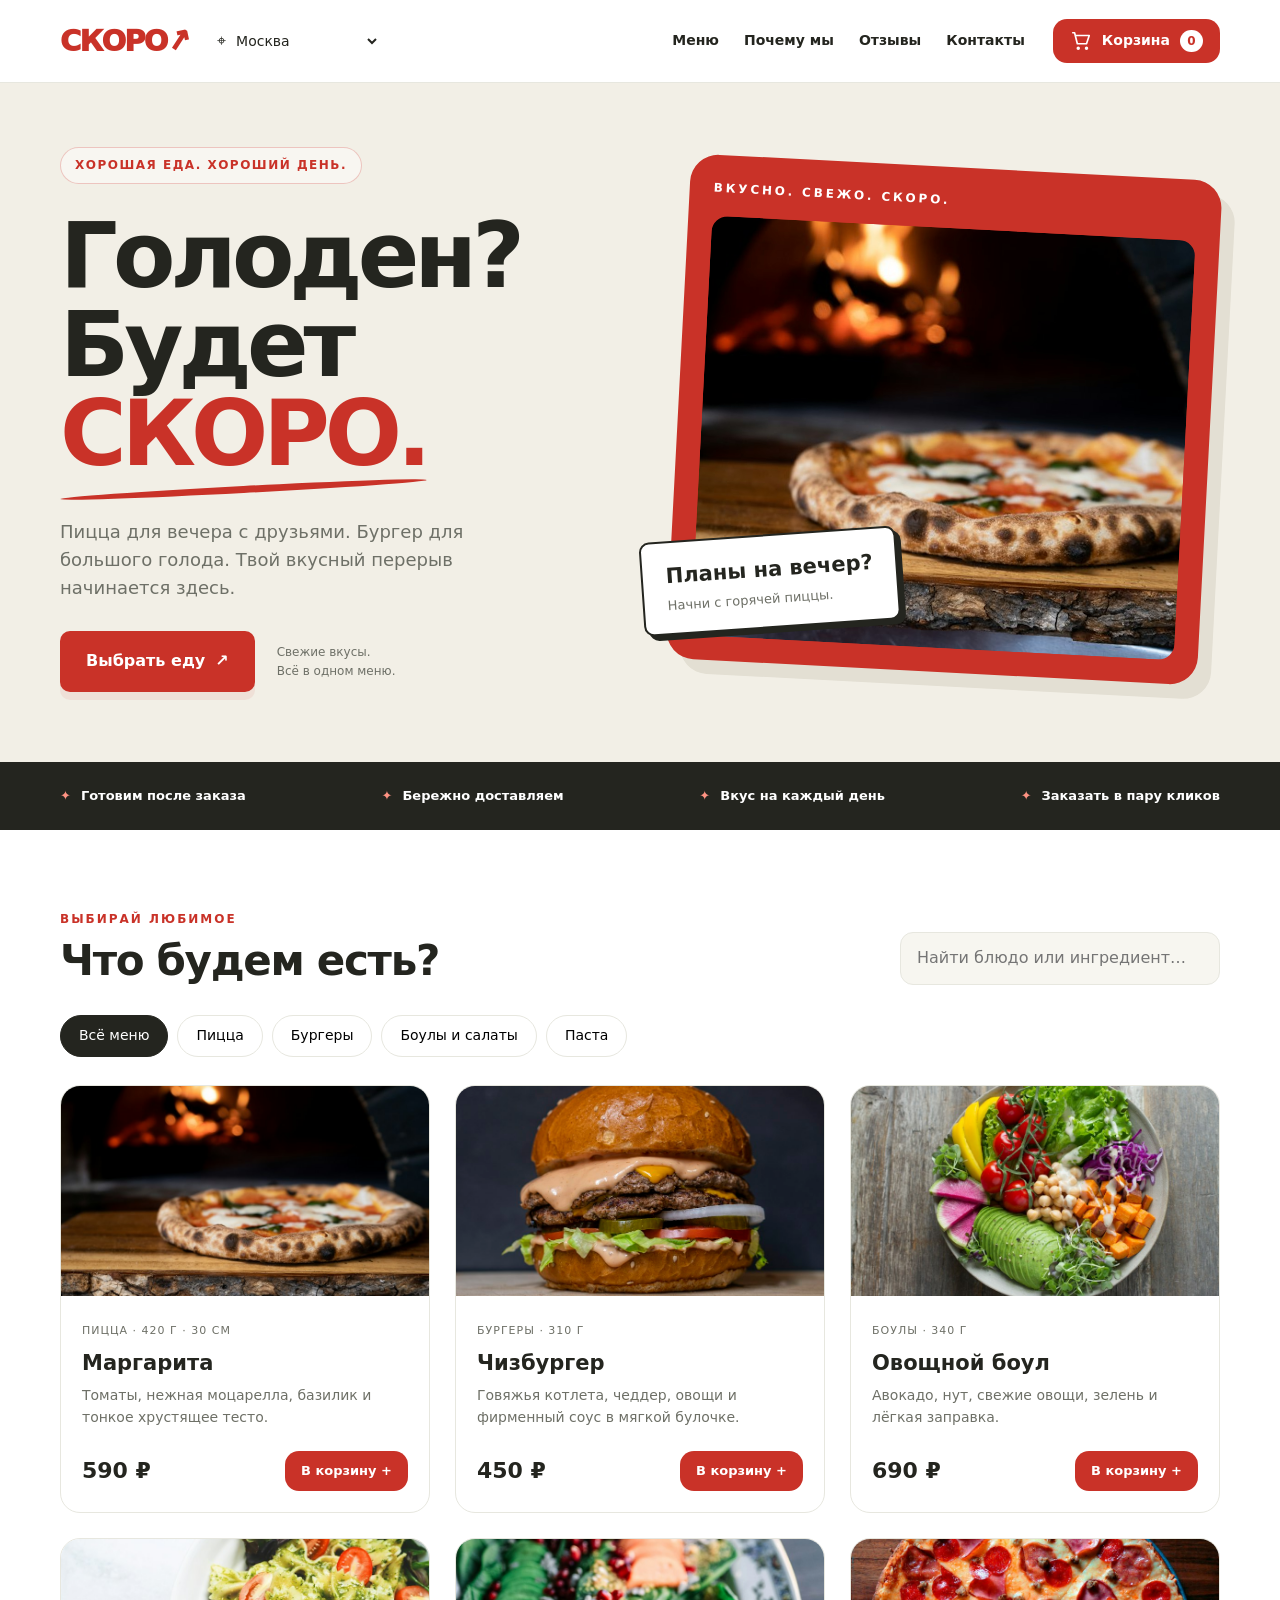
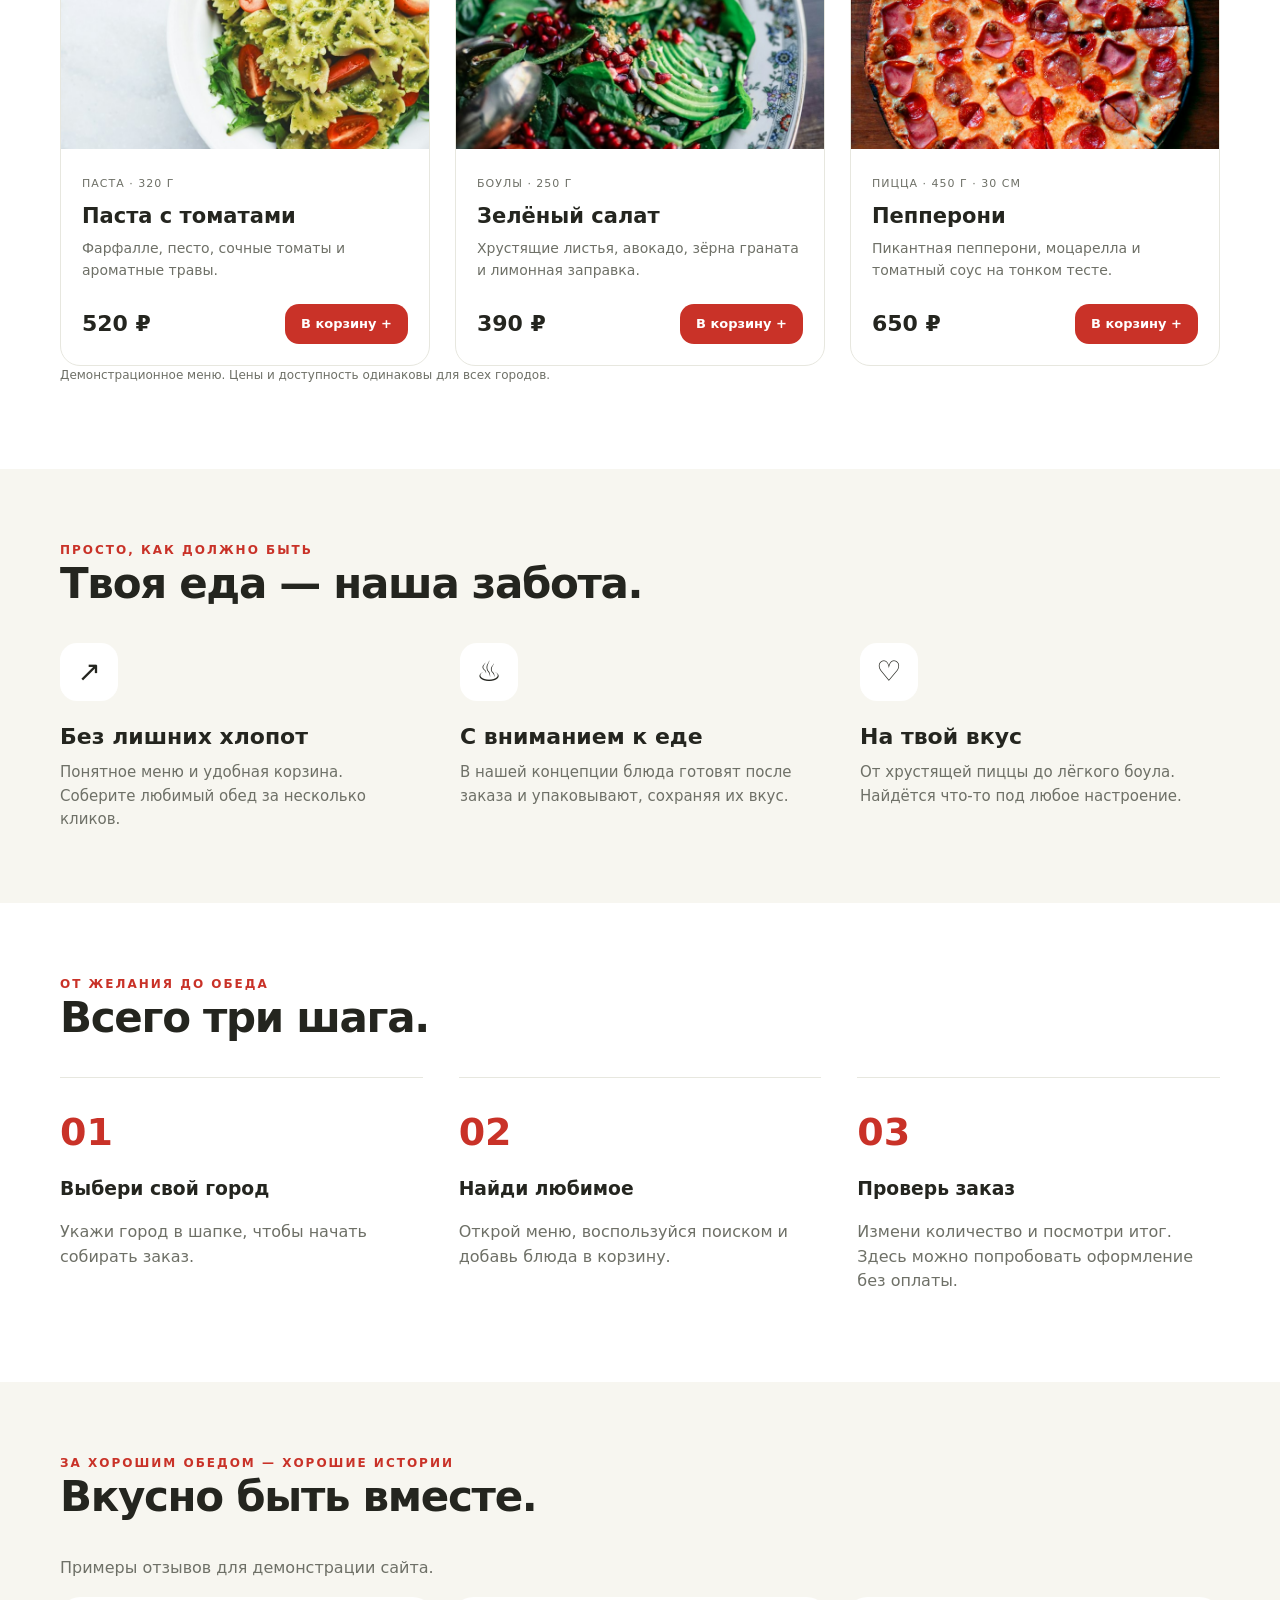
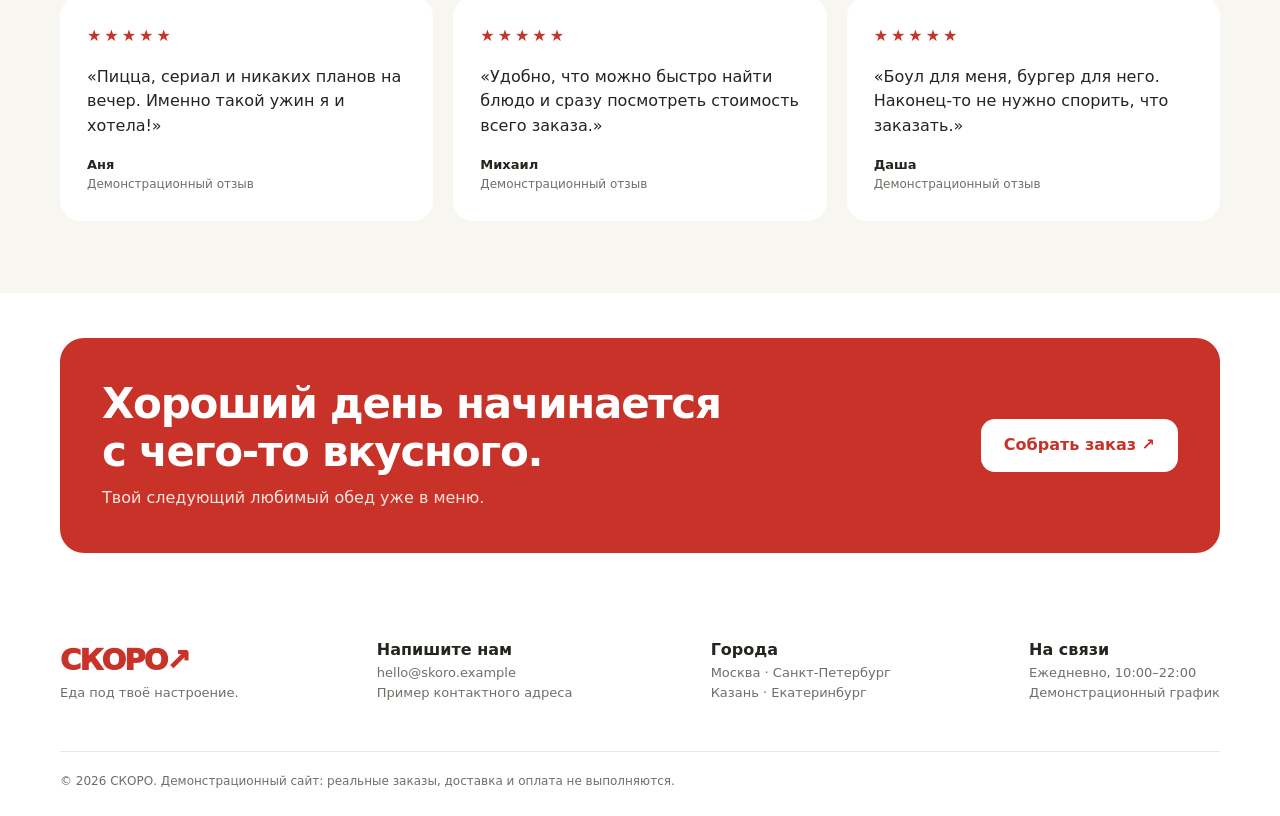
==== skoro-new.html @ 1abd5f15 "Add files via upload" ====
<!DOCTYPE html>
<html lang="ru">

<head>
    <meta charset="UTF-8">
    <meta name="viewport" content="width=device-width, initial-scale=1">
    <meta name="theme-color" content="#c93228">
    <meta name="description"
        content="СКОРО — демонстрационный сервис доставки любимой еды. Выберите город, найдите блюдо и соберите заказ.">
    <title>СКОРО — любимая еда, без ожидания</title>
    <style>
        /* Основа и доступность */
        :root {
            --red: #c93228;
            --ink: #24251f;
            --muted: #6e7067;
            --cream: #f7f6f0;
            --line: #e7e7df
        }

        * {
            box-sizing: border-box
        }

        html {
            scroll-behavior: smooth;
            scroll-padding-top: 100px
        }

        body {
            margin: 0;
            background: #fff;
            color: var(--ink);
            font: 16px/1.55 system-ui, -apple-system, "Segoe UI", sans-serif
        }

        button,
        input,
        select {
            font: inherit
        }

        button,
        a,
        select {
            -webkit-tap-highlight-color: transparent
        }

        button {
            cursor: pointer
        }

        a {
            color: inherit;
            text-decoration: none
        }

        button:focus-visible,
        a:focus-visible,
        input:focus-visible,
        select:focus-visible {
            outline: 3px solid #a92920;
            outline-offset: 4px
        }

        button:disabled {
            opacity: .5;
            cursor: not-allowed
        }

        .wrap {
            width: min(1160px, calc(100% - 40px));
            margin: auto
        }

        .skip {
            position: absolute;
            left: 20px;
            top: -100px;
            background: white;
            padding: 12px;
            z-index: 100
        }

        .skip:focus {
            top: 10px
        }

        .btn {
            border: 0;
            background: var(--red);
            color: white;
            padding: 14px 23px;
            border-radius: 14px;
            font-weight: 700;
            display: inline-flex;
            align-items: center;
            justify-content: center;
            gap: 10px;
            transition: background .2s, transform .2s
        }

        .btn:hover {
            background: #bb2d25;
            transform: translateY(-2px)
        }

        .eyebrow {
            font-size: 12px;
            font-weight: 800;
            letter-spacing: 2px;
            text-transform: uppercase;
            color: var(--red)
        }

        h1,
        h2,
        h3,
        p {
            margin-top: 0
        }

        h2 {
            font-size: clamp(28px, 4vw, 42px);
            line-height: 1.15;
            letter-spacing: -1.3px
        }

        h3 {
            line-height: 1.3
        }

        section {
            padding: 72px 0
        }

        .muted {
            color: var(--muted)
        }

        /* Шапка и главный экран */
        header {
            position: sticky;
            top: 0;
            z-index: 20;
            background: #fffffff5;
            border-bottom: 1px solid var(--line);
            backdrop-filter: blur(12px)
        }

        .header {
            height: 82px;
            display: flex;
            gap: 28px;
            align-items: center
        }

        .logo {
            font-size: 29px;
            font-weight: 950;
            letter-spacing: -1.8px;
            color: var(--red)
        }

        .logo span {
            display: inline-block;
            transform: rotate(-12deg)
        }

        .city {
            display: flex;
            gap: 6px;
            align-items: center
        }

        .city select {
            max-width: 150px;
            border: 0;
            background: transparent;
            color: var(--ink);
            padding: 8px 0;
            font-size: 14px
        }

        nav {
            display: flex;
            gap: 25px;
            margin-left: auto;
            font-size: 14px;
            font-weight: 600
        }

        nav a:hover {
            color: var(--red)
        }

        .cart-open {
            white-space: nowrap;
            padding: 11px 17px;
            font-size: 14px
        }

        .count {
            min-width: 23px;
            background: white;
            color: var(--red);
            border-radius: 50%;
            font-size: 12px;
            padding: 2px 5px
        }

        .menu {
            display: none;
            background: none;
            border: 1px solid var(--line);
            border-radius: 10px;
            padding: 7px 12px
        }

        .hero {
            background: var(--cream);
            padding: 55px 0 65px;
            overflow: hidden
        }

        .hero-grid {
            display: grid;
            grid-template-columns: 1fr 1fr;
            gap: 45px;
            align-items: center
        }

        .hero h1 {
            font-size: clamp(44px, 5.8vw, 76px);
            letter-spacing: -3.5px;
            line-height: 1.04;
            margin: 23px 0
        }

        .hero h1 em {
            color: var(--red);
            font-style: normal
        }

        .hero p {
            max-width: 390px;
            font-size: 18px;
            color: var(--muted)
        }

        .hero-actions {
            display: flex;
            gap: 22px;
            align-items: center;
            margin-top: 30px
        }

        .hero-note {
            font-size: 12px;
            color: var(--muted)
        }

        .hero-picture {
            position: relative
        }

        .hero-picture img {
            width: 100%;
            height: 440px;
            object-fit: cover;
            border-radius: 48% 48% 18% 48%;
            display: block;
            box-shadow: 0 20px 45px #27220b12
        }

        .food-label {
            position: absolute;
            bottom: 26px;
            left: -20px;
            background: white;
            border-radius: 16px;
            padding: 15px 21px;
            box-shadow: 0 10px 40px #0001;
            font-weight: 750
        }

        .food-label small {
            display: block;
            font-size: 12px;
            font-weight: 400;
            color: var(--muted)
        }

        .ticker {
            display: flex;
            justify-content: space-between;
            gap: 20px;
            padding: 23px 0;
            border-bottom: 1px solid var(--line);
            font-size: 13px;
            font-weight: 700
        }

        .ticker span::before {
            content: '✦';
            color: var(--red);
            margin-right: 10px
        }

        /* Каталог */
        .section-top {
            display: flex;
            justify-content: space-between;
            align-items: end;
            gap: 30px;
            margin-bottom: 30px
        }

        .section-top h2 {
            margin: 8px 0 0
        }

        .search {
            width: 320px;
            max-width: 100%;
            background: var(--cream);
            border: 1px solid var(--line);
            border-radius: 13px;
            padding: 13px 16px
        }

        .filters {
            display: flex;
            gap: 9px;
            flex-wrap: wrap;
            margin-bottom: 28px
        }

        .filter {
            border: 1px solid var(--line);
            border-radius: 30px;
            background: white;
            padding: 9px 18px;
            font-size: 14px
        }

        .filter[aria-pressed=true] {
            background: var(--ink);
            border-color: var(--ink);
            color: white
        }

        .grid {
            display: grid;
            grid-template-columns: repeat(3, minmax(0, 1fr));
            gap: 25px
        }

        .card {
            border: 1px solid var(--line);
            border-radius: 20px;
            overflow: hidden;
            transition: transform .2s, box-shadow .2s
        }

        .card:hover {
            transform: translateY(-4px);
            box-shadow: 0 14px 30px #00000009
        }

        .card img {
            width: 100%;
            height: 210px;
            object-fit: cover;
            display: block;
            background: var(--cream)
        }

        .card-body {
            padding: 21px
        }

        .card-meta {
            font-size: 11px;
            letter-spacing: 1px;
            text-transform: uppercase;
            color: var(--muted)
        }

        .card h3 {
            font-size: 21px;
            margin: 8px 0
        }

        .card p {
            font-size: 14px;
            color: var(--muted);
            min-height: 44px;
            margin-bottom: 22px
        }

        .card-bottom {
            display: flex;
            justify-content: space-between;
            align-items: center;
            gap: 10px
        }

        .price {
            font-size: 22px;
            font-weight: 800
        }

        .add {
            padding: 10px 16px;
            font-size: 13px
        }

        .empty {
            padding: 35px;
            background: var(--cream);
            border-radius: 16px;
            text-align: center
        }

        .hidden,
        [hidden] {
            display: none !important
        }

        /* Преимущества, шаги, отзывы */
        .benefits {
            background: var(--cream)
        }

        .benefit-grid {
            display: grid;
            grid-template-columns: repeat(3, 1fr);
            gap: 40px
        }

        .icon {
            font-size: 28px;
            width: 58px;
            height: 58px;
            background: #fff;
            border-radius: 17px;
            display: grid;
            place-items: center;
            margin-bottom: 22px
        }

        .benefit-grid h3 {
            font-size: 22px;
            margin-bottom: 10px
        }

        .benefit-grid p {
            color: var(--muted);
            font-size: 15px;
            margin: 0
        }

        .steps {
            display: grid;
            grid-template-columns: repeat(3, 1fr);
            gap: 36px;
            counter-reset: step
        }

        .step {
            border-top: 1px solid var(--line);
            padding-top: 25px
        }

        .step::before {
            counter-increment: step;
            content: '0' counter(step);
            display: block;
            color: var(--red);
            font-size: 38px;
            font-weight: 800;
            margin-bottom: 15px
        }

        .step p {
            color: var(--muted)
        }

        .reviews {
            background: var(--cream)
        }

        .reviews .grid {
            gap: 20px
        }

        .review {
            margin: 0;
            background: white;
            border-radius: 20px;
            padding: 27px
        }

        .stars {
            color: var(--red);
            letter-spacing: 3px;
            margin-bottom: 16px
        }

        .review p {
            font-size: 16px
        }

        .review footer {
            font-size: 13px;
            font-weight: 700
        }

        .review footer span {
            display: block;
            color: var(--muted);
            font-weight: 400;
            font-size: 12px
        }

        .cta {
            padding: 45px 0
        }

        .cta-inner {
            background: var(--red);
            color: white;
            padding: 42px;
            border-radius: 24px;
            display: flex;
            justify-content: space-between;
            gap: 25px;
            align-items: center
        }

        .cta h2 {
            margin-bottom: 10px
        }

        .cta p {
            margin: 0;
            color: #ffe4df
        }

        .cta .btn {
            background: white;
            color: var(--red);
            flex-shrink: 0
        }

        .footer {
            padding: 40px 0 25px
        }

        .footer-top {
            display: flex;
            justify-content: space-between;
            gap: 35px;
            flex-wrap: wrap
        }

        .footer p {
            font-size: 13px;
            color: var(--muted)
        }

        .footer-bottom {
            margin-top: 35px;
            padding-top: 20px;
            border-top: 1px solid var(--line);
            font-size: 12px;
            color: var(--muted)
        }

        /* Модальная корзина */
        dialog {
            border: 0;
            padding: 0;
            border-radius: 22px;
            width: min(520px, calc(100% - 24px));
            max-height: 85dvh;
            color: var(--ink);
            box-shadow: 0 25px 100px #0003
        }

        dialog::backdrop {
            background: #1c211a80;
            backdrop-filter: blur(4px)
        }

        .dialog-inner {
            padding: 26px
        }

        .dialog-head {
            display: flex;
            align-items: center;
            justify-content: space-between;
            gap: 16px
        }

        .dialog-head h2 {
            font-size: 28px;
            margin: 0
        }

        .close {
            border: 0;
            background: var(--cream);
            width: 44px;
            height: 44px;
            border-radius: 50%;
            font-size: 24px
        }

        .cart-list {
            margin: 22px 0
        }

        .cart-row {
            padding: 16px 0;
            border-bottom: 1px solid var(--line)
        }

        .row-top,
        .row-bottom {
            display: flex;
            justify-content: space-between;
            align-items: center;
            gap: 12px
        }

        .row-bottom {
            margin-top: 12px
        }

        .quantity {
            display: flex;
            align-items: center;
            gap: 15px
        }

        .quantity button {
            border: 1px solid var(--line);
            background: var(--cream);
            border-radius: 8px;
            width: 44px;
            height: 44px;
            font-size: 20px
        }

        .remove {
            background: none;
            border: 0;
            color: var(--red);
            font-size: 12px
        }

        .total {
            display: flex;
            justify-content: space-between;
            font-size: 21px;
            font-weight: 800;
            margin: 20px 0 6px
        }

        .checkout {
            width: 100%;
            margin-top: 16px
        }

        .toast {
            position: fixed;
            bottom: 22px;
            left: 50%;
            transform: translateX(-50%);
            z-index: 50;
            background: var(--ink);
            color: white;
            padding: 13px 22px;
            border-radius: 13px;
            max-width: calc(100% - 30px);
            text-align: center;
            font-size: 14px
        }

        .demo {
            font-size: 12px;
            color: var(--muted)
        }

        @media(min-width:900px) {
            .hero-grid {
                min-height: 460px
            }
        }

        @media(max-width:900px) {
            .header {
                gap: 16px
            }

            nav {
                gap: 14px
            }

            .hero-grid {
                gap: 25px
            }

            .hero-picture img {
                height: 350px
            }

            .hero h1 {
                letter-spacing: -2px
            }

            .grid {
                grid-template-columns: repeat(2, minmax(0, 1fr))
            }

            .benefit-grid {
                gap: 24px
            }

            .reviews .grid {
                grid-template-columns: 1fr
            }

            .ticker {
                flex-wrap: wrap
            }
        }

        @media(max-width:680px) {
            .wrap {
                width: calc(100% - 32px)
            }

            .header {
                height: 72px;
                gap: 10px;
                flex-wrap: wrap
            }

            .logo {
                font-size: 24px
            }

            .city {
                margin-left: auto
            }

            .city select {
                max-width: 110px;
                font-size: 12px
            }

            .city>span {
                display: none
            }

            .cart-open {
                padding: 8px 10px
            }

            .cart-word {
                display: none
            }

            .menu {
                display: block
            }

            nav {
                display: none;
                position: absolute;
                top: 71px;
                left: 0;
                right: 0;
                margin: 0;
                background: white;
                padding: 20px;
                flex-direction: column;
                border-bottom: 1px solid var(--line)
            }

            nav.open {
                display: flex
            }

            .hero {
                padding: 35px 0 40px
            }

            .hero-grid {
                grid-template-columns: 1fr;
                gap: 35px
            }

            .hero h1 {
                font-size: 49px;
                margin: 18px 0
            }

            .hero p {
                font-size: 16px
            }

            .hero-picture {
                max-width: 440px;
                width: 100%;
                margin: auto
            }

            .hero-picture img {
                height: 300px
            }

            .food-label {
                left: 8px;
                bottom: 15px;
                padding: 12px 16px
            }

            .hero-actions {
                gap: 15px
            }

            .ticker {
                gap: 10px;
                font-size: 11px
            }

            .ticker span:last-child {
                display: none
            }

            section {
                padding: 48px 0
            }

            .section-top {
                display: block
            }

            .search {
                width: 100%;
                margin-top: 22px
            }

            .grid {
                gap: 14px
            }

            .card img {
                height: 155px
            }

            .card-body {
                padding: 15px
            }

            .card h3 {
                font-size: 18px
            }

            .card-bottom {
                align-items: start;
                flex-direction: column
            }

            .card p {
                min-height: 66px;
                font-size: 13px
            }

            .price {
                font-size: 20px
            }

            .add {
                width: 100%;
                padding: 10px
            }

            .benefit-grid,
            .steps {
                grid-template-columns: 1fr;
                gap: 28px
            }

            .benefit-grid>div {
                position: relative;
                padding-left: 78px
            }

            .icon {
                position: absolute;
                left: 0;
                top: 0
            }

            .cta-inner {
                padding: 28px;
                display: block
            }

            .cta .btn {
                margin-top: 22px
            }

            .dialog-inner {
                padding: 20px
            }

            .footer-top {
                gap: 20px
            }
        }

        @media(max-width:370px) {
            .grid {
                grid-template-columns: 1fr
            }

            .card img {
                height: 200px
            }

            .card p {
                min-height: 0
            }

            .card-bottom {
                flex-direction: row;
                align-items: center
            }

            .add {
                width: auto
            }

            .hero h1 {
                font-size: 43px
            }

            .hero-note {
                font-size: 11px
            }

            .header {
                gap: 7px
            }

            .city select {
                max-width: 91px
            }

            .logo {
                font-size: 22px
            }
        }

        /* Шапка остаётся в одной строке на узких экранах. */
        .logo {
            white-space: nowrap;
            flex-shrink: 0
        }

        @media(max-width:850px) {
            .header {
                height: 72px;
                display: grid;
                grid-template-columns: auto minmax(0, 1fr) auto auto;
                gap: 8px;
                align-items: center
            }

            .city {
                min-width: 0;
                margin-left: 0;
                justify-content: center
            }

            .city select {
                width: 100%;
                max-width: 150px;
                min-width: 0
            }

            .city>span {
                display: none
            }

            .cart-open {
                min-width: 44px;
                min-height: 44px;
                padding: 8px;
                gap: 5px
            }

            .cart-word {
                display: none
            }

            .menu {
                display: block;
                width: 44px;
                height: 44px;
                padding: 0
            }

            nav {
                display: none;
                position: absolute;
                top: 72px;
                left: 0;
                right: 0;
                margin: 0;
                background: white;
                padding: 20px;
                flex-direction: column;
                border-bottom: 1px solid var(--line)
            }

            nav.open {
                display: flex
            }
        }

        @media(max-width:370px) {
            .header {
                gap: 5px
            }

            .city select {
                max-width: 100%;
                font-size: 12px
            }
        }

        @media(prefers-reduced-motion:reduce) {
            html {
                scroll-behavior: auto
            }

            *,
            *::before,
            *::after {
                transition: none !important;
                animation: none !important
            }
        }

        /* Новый главный экран: крупная типографика и фотография на контрастной подложке. */
        .hero {
            background: #f2efe6;
            padding: 64px 0 70px;
            position: relative
        }

        .hero-grid {
            grid-template-columns: 1.05fr 1fr;
            gap: 48px;
            min-height: 520px
        }

        .hero .eyebrow {
            display: inline-block;
            border: 1px solid #c9322840;
            border-radius: 30px;
            padding: 8px 14px;
            background: #ffffff70;
            letter-spacing: 1.5px
        }

        .hero h1 {
            font-size: clamp(62px, 7.1vw, 100px);
            line-height: .98;
            letter-spacing: -5px;
            margin: 27px 0 25px
        }

        .hero h1 em {
            display: inline-block;
            position: relative
        }

        .hero h1 em::after {
            content: '';
            display: block;
            height: 7px;
            background: var(--red);
            border-radius: 50%;
            transform: rotate(-3deg);
            margin-top: 8px
        }

        .hero p {
            font-size: 18px;
            max-width: 430px
        }

        .hero-actions .btn {
            padding: 18px 26px;
            border-radius: 10px;
            font-size: 16px;
            box-shadow: 0 8px 0 #c9322814
        }

        .hero-picture {
            background: var(--red);
            padding: 24px;
            border-radius: 28px;
            transform: rotate(3deg);
            box-shadow: 14px 14px 0 #e3dfd3;
            margin-right: 10px
        }

        .hero-picture::before {
            content: 'ВКУСНО. СВЕЖО. СКОРО.';
            display: block;
            color: #fff;
            font-size: 12px;
            letter-spacing: 2.8px;
            font-weight: 800;
            margin: 0 0 18px
        }

        .hero-picture img {
            height: 420px;
            border-radius: 16px;
            box-shadow: none;
            object-position: center
        }

        .food-label {
            left: -28px;
            bottom: 35px;
            transform: rotate(-7deg);
            border: 2px solid var(--ink);
            border-radius: 10px;
            font-size: 21px;
            padding: 17px 23px;
            box-shadow: 5px 5px 0 var(--ink)
        }

        .food-label small {
            font-size: 13px;
            margin-top: 3px
        }

        .ticker {
            width: 100%;
            max-width: none;
            margin: 0;
            padding: 24px max(20px, calc((100% - 1160px)/2));
            background: var(--ink);
            color: #fff;
            border: 0;
            gap: 24px;
            font-size: 13px
        }

        .ticker span {
            white-space: nowrap
        }

        .ticker span::before {
            color: #ff9383
        }

        #catalog {
            background: #fff;
            padding-top: 80px
        }

        @media(max-width:1000px) and (min-width:681px) {
            .hero-grid {
                gap: 30px
            }

            .hero h1 {
                font-size: 64px;
                letter-spacing: -3px
            }

            .hero-picture {
                padding: 18px
            }

            .hero-picture img {
                height: 360px
            }

            .hero-picture::before {
                font-size: 10px;
                letter-spacing: 1.5px
            }

            .food-label {
                left: -16px;
                font-size: 18px;
                padding: 13px 17px
            }

            .ticker {
                justify-content: center;
                flex-wrap: wrap
            }
        }

        @media(max-width:680px) {
            .hero {
                padding: 35px 0 48px
            }

            .hero-grid {
                grid-template-columns: 1fr;
                gap: 38px;
                min-height: 0
            }

            .hero .eyebrow {
                font-size: 10px;
                padding: 7px 11px;
                letter-spacing: 1px
            }

            .hero h1 {
                font-size: clamp(49px, 11vw, 70px);
                letter-spacing: -2.5px;
                margin: 23px 0
            }

            .hero h1 em::after {
                height: 5px;
                margin-top: 5px
            }

            .hero p {
                font-size: 16px
            }

            .hero-actions .btn {
                padding: 15px 20px;
                font-size: 14px
            }

            .hero-picture {
                width: calc(100% - 22px);
                max-width: 420px;
                margin: 0 auto;
                padding: 16px;
                transform: rotate(2deg);
                border-radius: 20px;
                box-shadow: 8px 8px 0 #e3dfd3
            }

            .hero-picture::before {
                font-size: 10px;
                letter-spacing: 1.8px;
                margin-bottom: 12px
            }

            .hero-picture img {
                height: 260px;
                border-radius: 12px
            }

            .food-label {
                left: -10px;
                bottom: 22px;
                padding: 12px 16px;
                font-size: 17px;
                box-shadow: 4px 4px 0 var(--ink)
            }

            .food-label small {
                font-size: 11px
            }

            .ticker {
                padding: 20px 16px;
                display: grid;
                grid-template-columns: 1fr 1fr;
                gap: 12px 8px;
                font-size: 10px
            }

            .ticker span {
                white-space: normal
            }

            .ticker span:last-child {
                display: block
            }

            .ticker span::before {
                margin-right: 5px
            }

            #catalog {
                padding-top: 48px
            }
        }

        @media(prefers-reduced-motion:reduce) {

            .hero-picture,
            .food-label {
                transform: none
            }
        }
    </style>
</head>

<body>
    <a class="skip" href="#catalog">Перейти к меню блюд</a>
    <header>
        <div class="wrap header"><a class="logo" href="#home"
                aria-label="СКОРО, на главную">СКОРО<span>↗</span></a><label class="city"><span
                    aria-hidden="true">⌖</span><select id="city" aria-label="Город доставки">
                    <option>Москва</option>
                    <option>Санкт-Петербург</option>
                    <option>Казань</option>
                    <option>Екатеринбург</option>
                </select></label>
            <nav id="nav" aria-label="Основная навигация"><a href="#catalog">Меню</a><a href="#benefits">Почему мы</a><a
                    href="#reviews">Отзывы</a><a href="#contacts">Контакты</a></nav><button class="btn cart-open"
                id="open-cart" aria-haspopup="dialog"><svg aria-hidden="true" width="22" height="22" viewBox="0 0 24 24"
                    fill="none" stroke="currentColor" stroke-width="1.8" stroke-linecap="round" stroke-linejoin="round">
                    <path d="M3 3h2l3 12h10l3-9H6" />
                    <circle cx="9" cy="20" r="1" />
                    <circle cx="18" cy="20" r="1" />
                </svg><span class="cart-word">Корзина</span><span class="count" id="count">0</span></button><button
                class="menu" id="menu-toggle" aria-label="Открыть меню" aria-controls="nav"
                aria-expanded="false">☰</button>
        </div>
    </header>
    <main id="home">
        <section class="hero">
            <div class="wrap hero-grid">
                <div>
                    <div class="eyebrow">Хорошая еда. Хороший день.</div>
                    <h1>Голоден?<br>Будет<br><em>СКОРО.</em></h1>
                    <p>Пицца для вечера с друзьями. Бургер для большого голода. Твой вкусный перерыв начинается здесь.
                    </p>
                    <div class="hero-actions"><a class="btn" href="#catalog">Выбрать еду <span
                                aria-hidden="true">↗</span></a><span class="hero-note">Свежие вкусы.<br>Всё в одном
                            меню.</span></div>
                </div>
                <div class="hero-picture"><img
                        src="[data-uri]"
                        alt="Сочная пицца с томатами и свежей зеленью" width="600" height="440" fetchpriority="high">
                    <div class="food-label">Планы на вечер?<small>Начни с горячей пиццы.</small></div>
                </div>
            </div>
        </section>
        <div class="wrap ticker" aria-label="Особенности сервиса"><span>Готовим после заказа</span><span>Бережно
                доставляем</span><span>Вкус на каждый день</span><span>Заказать в пару кликов</span></div>
        <section id="catalog">
            <div class="wrap">
                <div class="section-top">
                    <div>
                        <div class="eyebrow">Выбирай любимое</div>
                        <h2>Что будем есть?</h2>
                    </div><input class="search" id="search" type="search" placeholder="Найти блюдо или ингредиент…"
                        aria-label="Поиск блюда или ингредиента">
                </div>
                <div class="filters" role="group" aria-label="Категория блюд"><button class="filter" data-category="Все"
                        aria-pressed="true">Всё меню</button><button class="filter" data-category="Пицца"
                        aria-pressed="false">Пицца</button><button class="filter" data-category="Бургеры"
                        aria-pressed="false">Бургеры</button><button class="filter" data-category="Боулы"
                        aria-pressed="false">Боулы и салаты</button><button class="filter" data-category="Паста"
                        aria-pressed="false">Паста</button></div>
                <div class="grid" id="dishes"></div>
                <p class="empty" id="no-results" hidden>Ничего не нашлось. Попробуйте другой запрос или категорию.</p>
                <p class="demo">Демонстрационное меню. Цены и доступность одинаковы для всех городов.</p>
            </div>
        </section>
        <section class="benefits" id="benefits">
            <div class="wrap">
                <div class="eyebrow">Просто, как должно быть</div>
                <h2>Твоя еда — наша забота.</h2>
                <div class="benefit-grid">
                    <div>
                        <div class="icon" aria-hidden="true">↗</div>
                        <h3>Без лишних хлопот</h3>
                        <p>Понятное меню и удобная корзина. Соберите любимый обед за несколько кликов.</p>
                    </div>
                    <div>
                        <div class="icon" aria-hidden="true">♨</div>
                        <h3>С вниманием к еде</h3>
                        <p>В нашей концепции блюда готовят после заказа и упаковывают, сохраняя их вкус.</p>
                    </div>
                    <div>
                        <div class="icon" aria-hidden="true">♡</div>
                        <h3>На твой вкус</h3>
                        <p>От хрустящей пиццы до лёгкого боула. Найдётся что-то под любое настроение.</p>
                    </div>
                </div>
            </div>
        </section>
        <section id="steps">
            <div class="wrap">
                <div class="eyebrow">От желания до обеда</div>
                <h2>Всего три шага.</h2>
                <div class="steps">
                    <div class="step">
                        <h3>Выбери свой город</h3>
                        <p>Укажи город в шапке, чтобы начать собирать заказ.</p>
                    </div>
                    <div class="step">
                        <h3>Найди любимое</h3>
                        <p>Открой меню, воспользуйся поиском и добавь блюда в корзину.</p>
                    </div>
                    <div class="step">
                        <h3>Проверь заказ</h3>
                        <p>Измени количество и посмотри итог. Здесь можно попробовать оформление без оплаты.</p>
                    </div>
                </div>
            </div>
        </section>
        <section class="reviews" id="reviews">
            <div class="wrap">
                <div class="eyebrow">За хорошим обедом — хорошие истории</div>
                <h2>Вкусно быть вместе.</h2>
                <p class="muted">Примеры отзывов для демонстрации сайта.</p>
                <div class="grid">
                    <blockquote class="review">
                        <div class="stars" aria-label="5 из 5 звёзд">★★★★★</div>
                        <p>«Пицца, сериал и никаких планов на вечер. Именно такой ужин я и хотела!»</p>
                        <footer>Аня<span>Демонстрационный отзыв</span></footer>
                    </blockquote>
                    <blockquote class="review">
                        <div class="stars" aria-label="5 из 5 звёзд">★★★★★</div>
                        <p>«Удобно, что можно быстро найти блюдо и сразу посмотреть стоимость всего заказа.»</p>
                        <footer>Михаил<span>Демонстрационный отзыв</span></footer>
                    </blockquote>
                    <blockquote class="review">
                        <div class="stars" aria-label="5 из 5 звёзд">★★★★★</div>
                        <p>«Боул для меня, бургер для него. Наконец-то не нужно спорить, что заказать.»</p>
                        <footer>Даша<span>Демонстрационный отзыв</span></footer>
                    </blockquote>
                </div>
            </div>
        </section>
        <section class="cta">
            <div class="wrap cta-inner">
                <div>
                    <h2>Хороший день начинается<br>с чего-то вкусного.</h2>
                    <p>Твой следующий любимый обед уже в меню.</p>
                </div><a class="btn" href="#catalog">Собрать заказ ↗</a>
            </div>
        </section>
    </main>
    <footer class="footer" id="contacts">
        <div class="wrap">
            <div class="footer-top">
                <div><a class="logo" href="#home">СКОРО↗</a>
                    <p>Еда под твоё настроение.</p>
                </div>
                <div><strong>Напишите нам</strong>
                    <p><a href="mailto:hello@skoro.example">hello@skoro.example</a><br>Пример контактного адреса</p>
                </div>
                <div><strong>Города</strong>
                    <p>Москва · Санкт-Петербург<br>Казань · Екатеринбург</p>
                </div>
                <div><strong>На связи</strong>
                    <p>Ежедневно, 10:00–22:00<br>Демонстрационный график</p>
                </div>
            </div>
            <div class="footer-bottom">© <span id="year"></span> СКОРО. Демонстрационный сайт: реальные заказы, доставка
                и оплата не выполняются.</div>
        </div>
    </footer>
    <dialog id="cart" aria-labelledby="cart-title">
        <div class="dialog-inner">
            <div class="dialog-head">
                <h2 id="cart-title">Твой заказ</h2><button class="close" id="close-cart"
                    aria-label="Закрыть корзину">×</button>
            </div>
            <p class="demo" id="cart-city"></p>
            <div class="cart-list" id="cart-list"></div>
            <div class="total"><span>Итого</span><span id="total">0 ₽</span></div>
            <p class="demo">Доставка: 0 ₽ в деморежиме. Оплата не требуется.</p><button class="btn checkout"
                id="checkout">Оформить демозаказ ↗</button>
            <p id="order-result" role="status" hidden></p>
        </div>
    </dialog>
    <div id="toast" class="toast" role="status" aria-live="polite" hidden></div>
    <script>
        'use strict';
        // Данные меню. Изображения встроены в файл для автономного открытия.
        const dishes = [
            { id: 1, name: 'Маргарита', category: 'Пицца', weight: '420 г · 30 см', price: 590, description: 'Томаты, нежная моцарелла, базилик и тонкое хрустящее тесто.', image: '[data-uri]' },
            { id: 2, name: 'Чизбургер', category: 'Бургеры', weight: '310 г', price: 450, description: 'Говяжья котлета, чеддер, овощи и фирменный соус в мягкой булочке.', image: '[data-uri]' },
            { id: 3, name: 'Овощной боул', category: 'Боулы', weight: '340 г', price: 690, description: 'Авокадо, нут, свежие овощи, зелень и лёгкая заправка.', image: '[data-uri]' },
            { id: 4, name: 'Паста с томатами', category: 'Паста', weight: '320 г', price: 520, description: 'Фарфалле, песто, сочные томаты и ароматные травы.', image: '[data-uri]' },
            { id: 5, name: 'Зелёный салат', category: 'Боулы', weight: '250 г', price: 390, description: 'Хрустящие листья, авокадо, зёрна граната и лимонная заправка.', image: '[data-uri]' },
            { id: 6, name: 'Пепперони', category: 'Пицца', weight: '450 г · 30 см', price: 650, description: 'Пикантная пепперони, моцарелла и томатный соус на тонком тесте.', image: '[data-uri]' }];
        const $ = id => document.getElementById(id), money = value => new Intl.NumberFormat('ru-RU').format(value) + ' ₽';
        let cart = {}, category = 'Все', toastTimer;
        // Хранилище необязательно: корзина работает и при запрещённом localStorage.
        try { const saved = JSON.parse(localStorage.getItem('skoro-cart') || '{}'); for (const d of dishes) { if (Number.isInteger(saved[d.id]) && saved[d.id] > 0 && saved[d.id] <= 99) cart[d.id] = saved[d.id]; } const city = localStorage.getItem('skoro-city'); if ([...$('city').options].some(o => o.value === city)) $('city').value = city; } catch { }
        function save() { try { localStorage.setItem('skoro-cart', JSON.stringify(cart)); localStorage.setItem('skoro-city', $('city').value); } catch { } }
        function notify(message) { clearTimeout(toastTimer); $('toast').textContent = message; $('toast').hidden = false; toastTimer = setTimeout(() => $('toast').hidden = true, 2400); }
        function renderDishes() { const query = $('search').value.trim().toLocaleLowerCase('ru'); const visible = dishes.filter(d => (category === 'Все' || d.category === category) && (d.name + ' ' + d.description).toLocaleLowerCase('ru').includes(query)); $('dishes').innerHTML = visible.map(d => `<article class="card"><img src="${d.image}" alt="${d.name}" width="380" height="210" loading="lazy" decoding="async"><div class="card-body"><span class="card-meta">${d.category} · ${d.weight}</span><h3>${d.name}</h3><p>${d.description}</p><div class="card-bottom"><span class="price">${money(d.price)}</span><button class="btn add" data-add="${d.id}" aria-label="Добавить ${d.name} в корзину">В корзину +</button></div></div></article>`).join(''); $('no-results').hidden = visible.length > 0; }
        function updateCart() { let count = 0, total = 0; const rows = dishes.filter(d => cart[d.id]); $('cart-list').innerHTML = rows.length ? rows.map(d => { count += cart[d.id]; total += cart[d.id] * d.price; return `<div class="cart-row"><div class="row-top"><strong>${d.name}</strong><span>${money(d.price * cart[d.id])}</span></div><div class="row-bottom"><div class="quantity"><button data-change="${d.id}" data-delta="-1" aria-label="Уменьшить количество: ${d.name}">−</button><span aria-label="Количество">${cart[d.id]}</span><button data-change="${d.id}" data-delta="1" ${cart[d.id] >= 99 ? 'disabled' : ''} aria-label="Увеличить количество: ${d.name}">+</button></div><button class="remove" data-remove="${d.id}" aria-label="Удалить ${d.name}">Удалить</button></div></div>`; }).join('') : '<p class="empty">Пока пусто. Самое время выбрать что-то вкусное!</p>'; $('count').textContent = count; $('open-cart').setAttribute('aria-label', `Открыть корзину, товаров: ${count}`); $('total').textContent = money(total); $('cart-city').textContent = 'Город: ' + $('city').value; $('checkout').disabled = !count; save(); }
        function change(id, delta) { const next = (cart[id] || 0) + delta; if (next > 99) { notify('Максимум 99 порций одного блюда'); return; } if (next <= 0) delete cart[id]; else cart[id] = next; $('order-result').hidden = true; updateCart(); }
        $('dishes').addEventListener('click', e => { const b = e.target.closest('[data-add]'); if (!b) return; const id = Number(b.dataset.add); if ((cart[id] || 0) >= 99) { notify('Максимум 99 порций одного блюда'); return; } change(id, 1); notify(dishes.find(d => d.id === id).name + ' — в корзине'); });
        $('search').addEventListener('input', renderDishes);
        document.querySelectorAll('[data-category]').forEach(button => button.addEventListener('click', () => { category = button.dataset.category; document.querySelectorAll('[data-category]').forEach(b => b.setAttribute('aria-pressed', String(b === button))); renderDishes(); }));
        $('cart-list').addEventListener('click', e => { const b = e.target.closest('button'); if (!b) return; const id = Number(b.dataset.change || b.dataset.remove); const wasRemove = !!b.dataset.remove; const delta = b.dataset.delta; if (wasRemove) delete cart[id]; else change(id, Number(delta)); if (wasRemove) { $('order-result').hidden = true; updateCart(); } const rowButton = $('cart-list').querySelector(`[data-change="${id}"][data-delta="${delta || '-1'}"]`); (rowButton || $('close-cart')).focus(); });
        $('open-cart').addEventListener('click', () => { updateCart(); $('cart').showModal(); });
        $('close-cart').addEventListener('click', () => $('cart').close());
        $('cart').addEventListener('click', e => { if (e.target === $('cart')) { const r = $('cart').getBoundingClientRect(); if (e.clientX < r.left || e.clientX > r.right || e.clientY < r.top || e.clientY > r.bottom) $('cart').close(); } });
        $('cart').addEventListener('close', () => { document.body.style.overflow = ''; $('open-cart').focus(); });
        $('open-cart').addEventListener('click', () => document.body.style.overflow = 'hidden');
        $('checkout').addEventListener('click', () => { $('order-result').textContent = 'Готово! Демозаказ собран для города «' + $('city').value + '» на сумму ' + $('total').textContent + '. Это демонстрация: заказ не отправлен, деньги не списаны.'; $('order-result').hidden = false; $('order-result').scrollIntoView({ block: 'nearest' }); });
        $('city').addEventListener('change', () => { $('order-result').hidden = true; updateCart(); notify('Выбран город: ' + $('city').value); });
        function closeMenu() { $('nav').classList.remove('open'); $('menu-toggle').setAttribute('aria-expanded', 'false'); $('menu-toggle').setAttribute('aria-label', 'Открыть меню'); }
        $('menu-toggle').addEventListener('click', () => { const open = $('nav').classList.toggle('open'); $('menu-toggle').setAttribute('aria-expanded', String(open)); $('menu-toggle').setAttribute('aria-label', open ? 'Закрыть меню' : 'Открыть меню'); });
        $('nav').addEventListener('click', e => { if (e.target.closest('a')) closeMenu(); });
        document.addEventListener('keydown', e => { if (e.key === 'Escape') closeMenu(); });
        $('year').textContent = new Date().getFullYear(); renderDishes(); updateCart();
    </script>
</body>

</html>
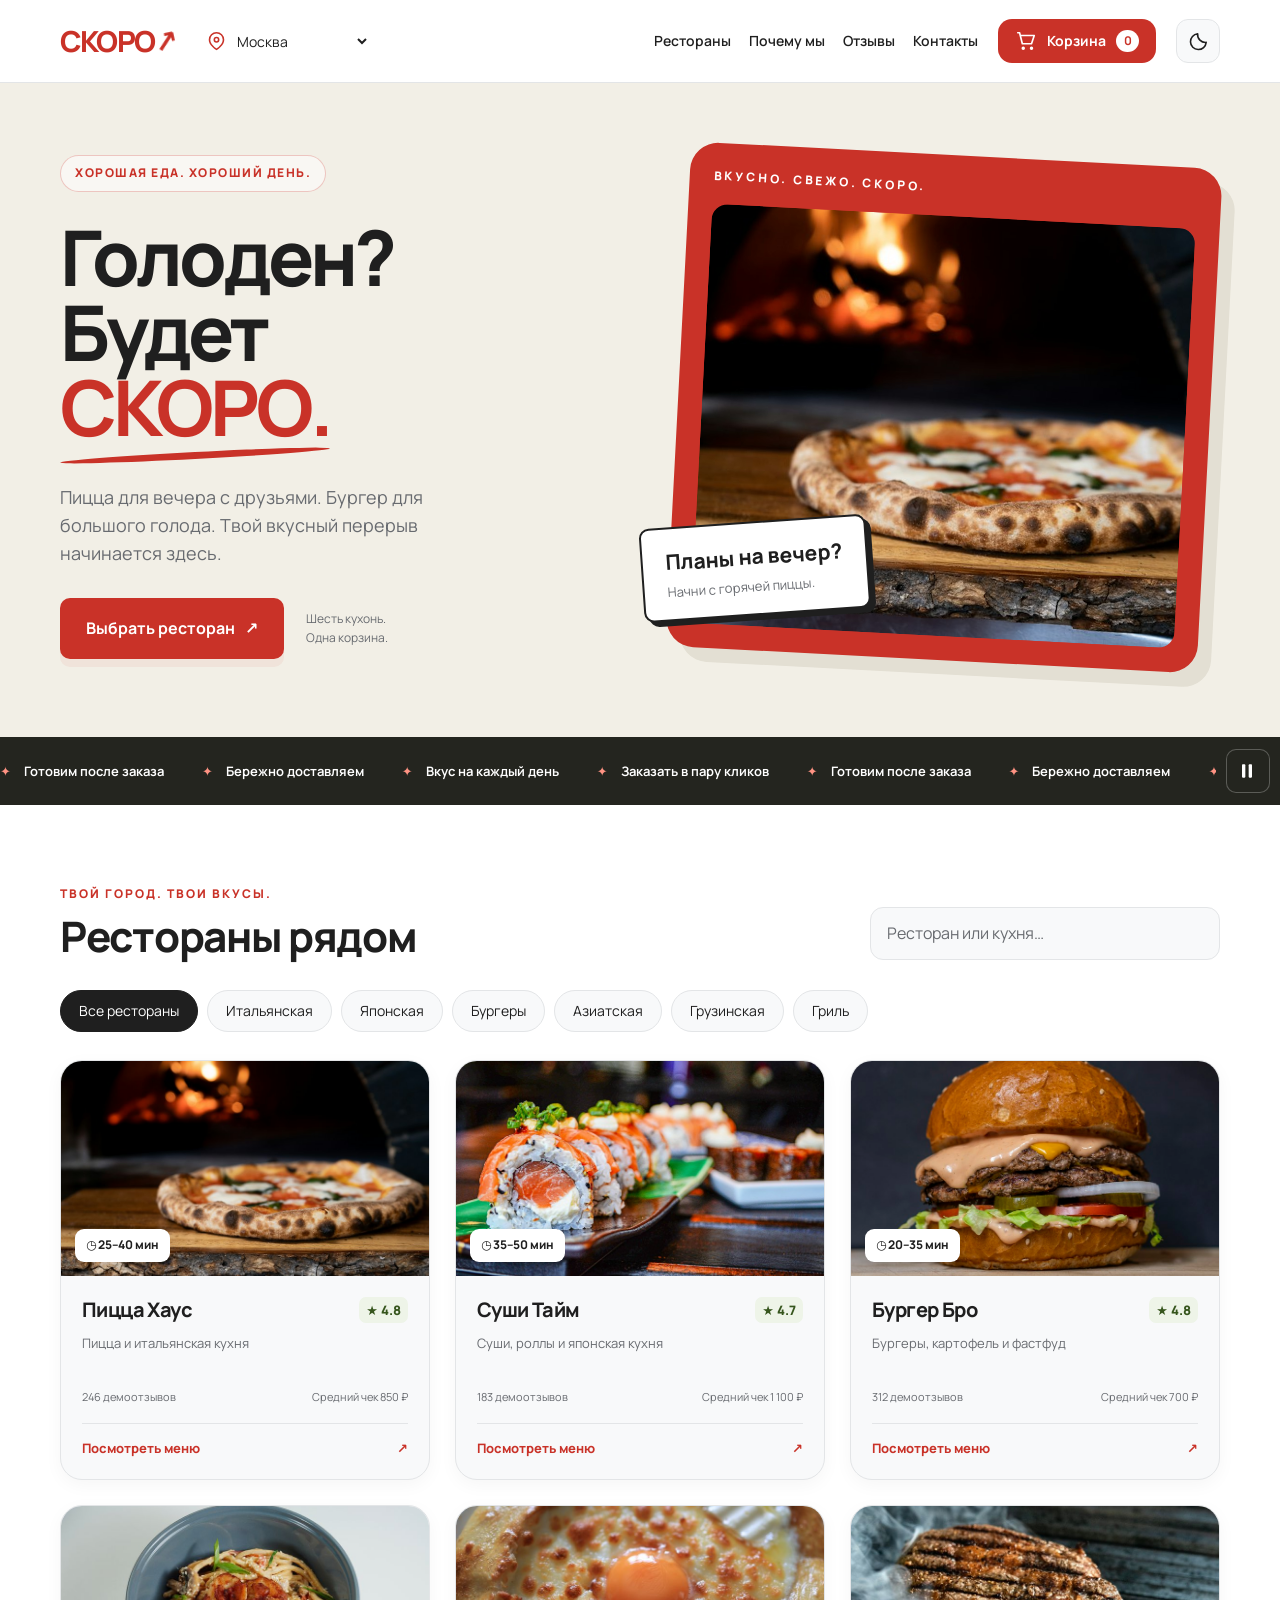
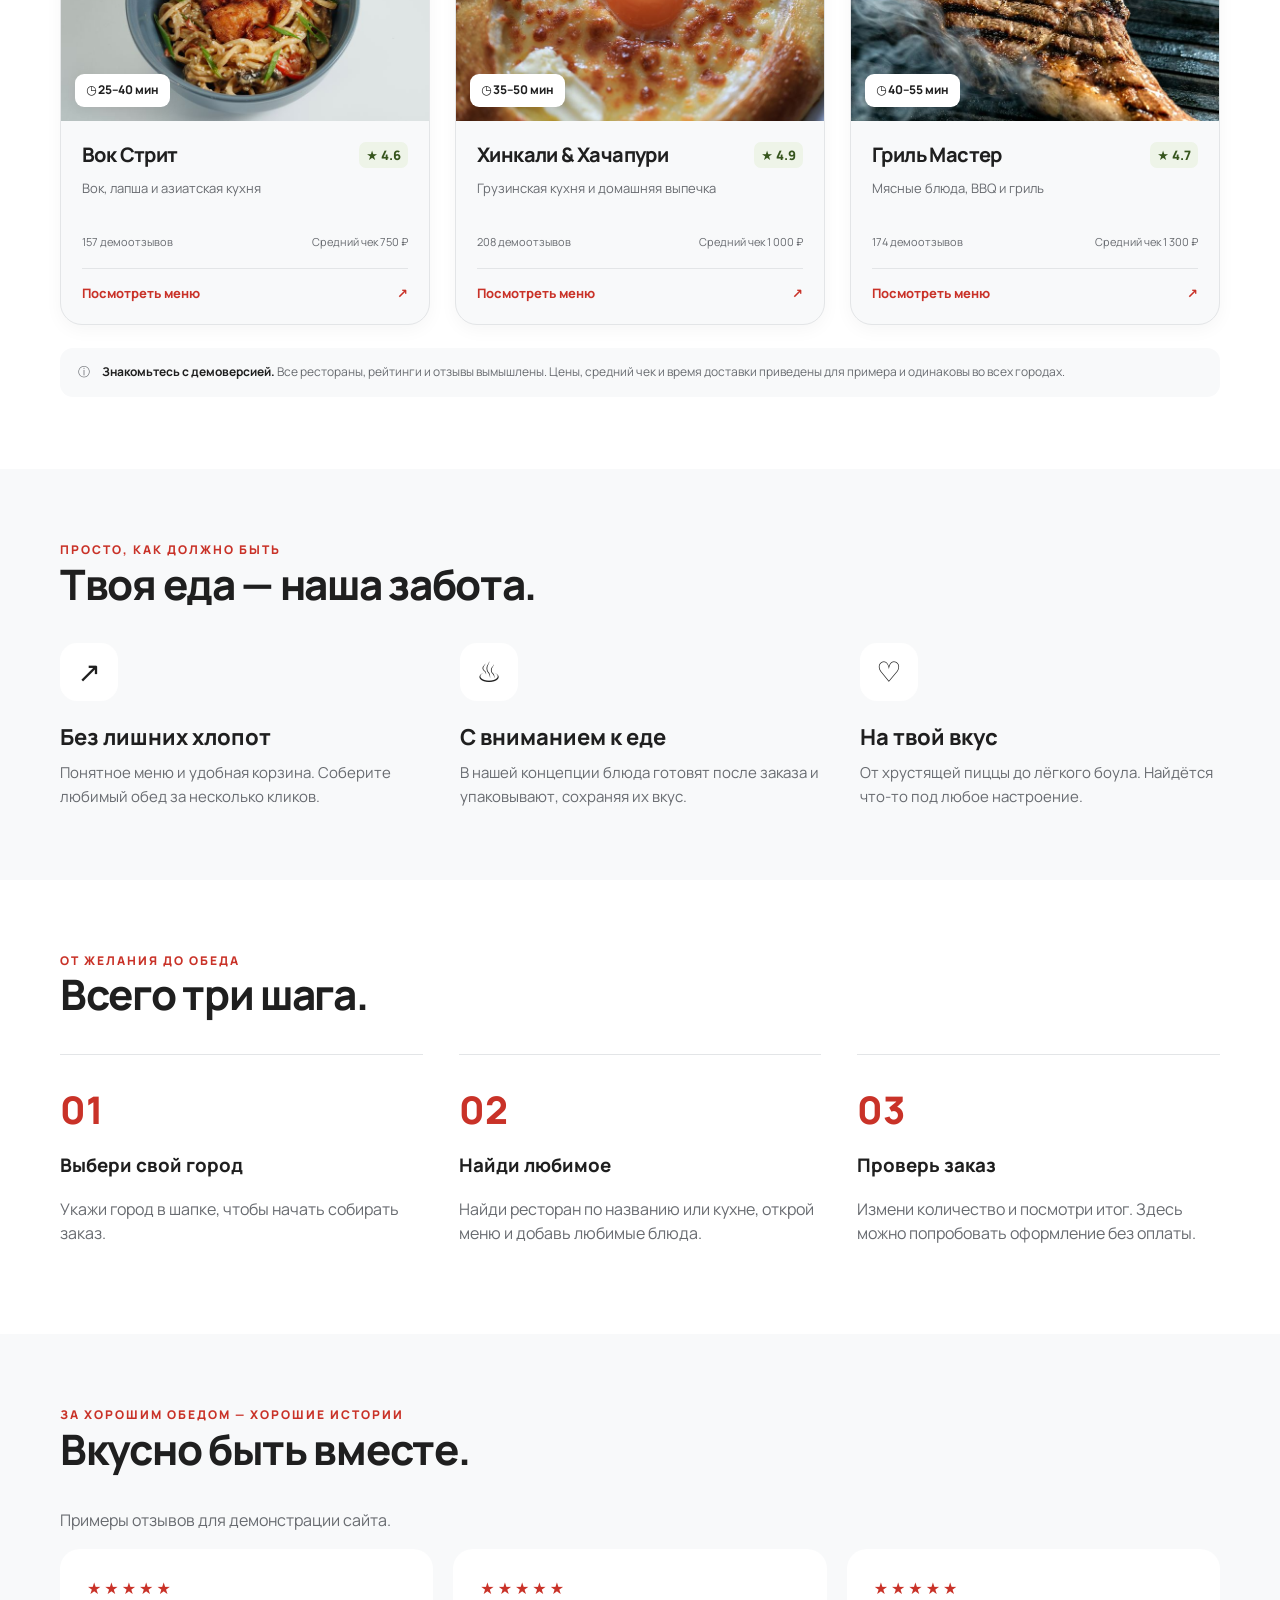
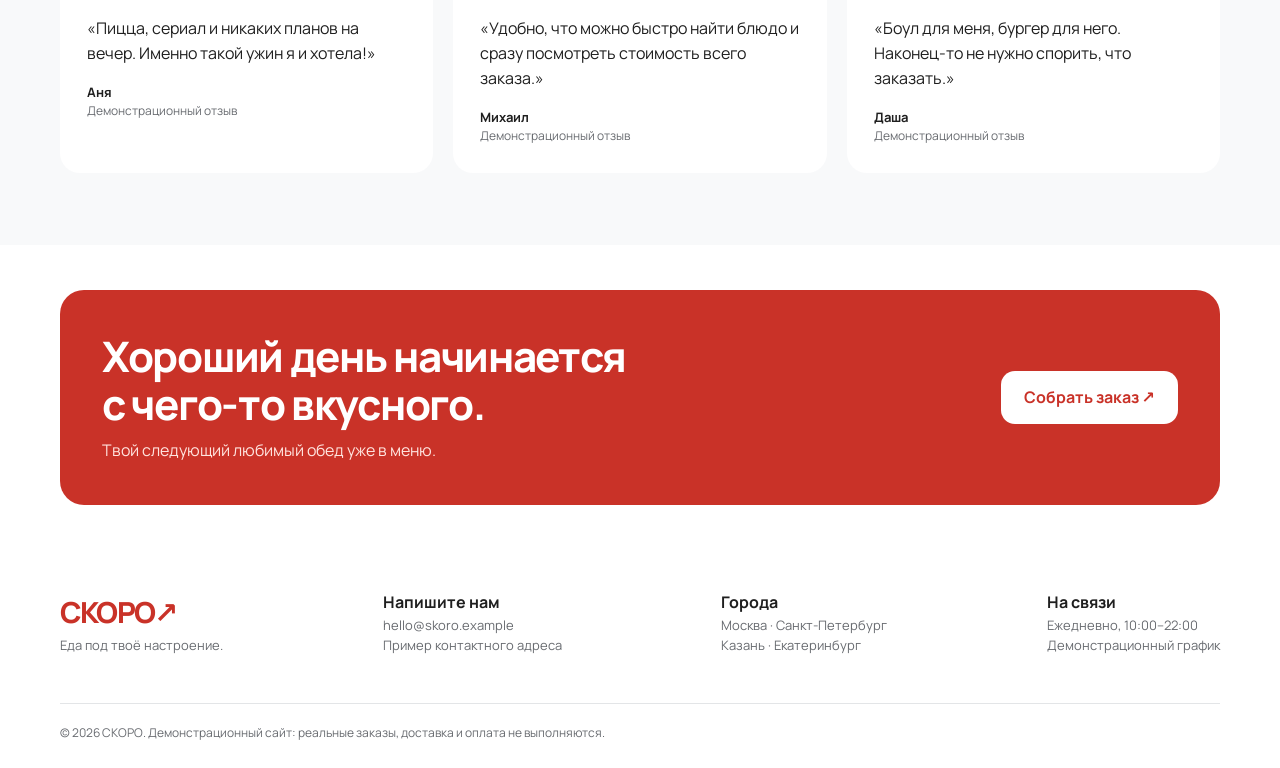
==== commit dc2ab94a: "Добавил тёмную тем рестораны, улучшил визуал,добавил счётчики блюд и рекламную ленту" ====
--- a/skoro-new.html
+++ b/skoro-new.html
@@ -1,1539 +1,2589 @@
-<!DOCTYPE html>
-<html lang="ru">
-
-<head>
-    <meta charset="UTF-8">
-    <meta name="viewport" content="width=device-width, initial-scale=1">
-    <meta name="theme-color" content="#c93228">
-    <meta name="description"
-        content="СКОРО — демонстрационный сервис доставки любимой еды. Выберите город, найдите блюдо и соберите заказ.">
-    <title>СКОРО — любимая еда, без ожидания</title>
-    <style>
-        /* Основа и доступность */
-        :root {
-            --red: #c93228;
-            --ink: #24251f;
-            --muted: #6e7067;
-            --cream: #f7f6f0;
-            --line: #e7e7df
-        }
-
-        * {
-            box-sizing: border-box
-        }
-
-        html {
-            scroll-behavior: smooth;
-            scroll-padding-top: 100px
-        }
-
-        body {
-            margin: 0;
-            background: #fff;
-            color: var(--ink);
-            font: 16px/1.55 system-ui, -apple-system, "Segoe UI", sans-serif
-        }
-
-        button,
-        input,
-        select {
-            font: inherit
-        }
-
-        button,
-        a,
-        select {
-            -webkit-tap-highlight-color: transparent
-        }
-
-        button {
-            cursor: pointer
-        }
-
-        a {
-            color: inherit;
-            text-decoration: none
-        }
-
-        button:focus-visible,
-        a:focus-visible,
-        input:focus-visible,
-        select:focus-visible {
-            outline: 3px solid #a92920;
-            outline-offset: 4px
-        }
-
-        button:disabled {
-            opacity: .5;
-            cursor: not-allowed
-        }
-
-        .wrap {
-            width: min(1160px, calc(100% - 40px));
-            margin: auto
-        }
-
-        .skip {
-            position: absolute;
-            left: 20px;
-            top: -100px;
-            background: white;
-            padding: 12px;
-            z-index: 100
-        }
-
-        .skip:focus {
-            top: 10px
-        }
-
-        .btn {
-            border: 0;
-            background: var(--red);
-            color: white;
-            padding: 14px 23px;
-            border-radius: 14px;
-            font-weight: 700;
-            display: inline-flex;
-            align-items: center;
-            justify-content: center;
-            gap: 10px;
-            transition: background .2s, transform .2s
-        }
-
-        .btn:hover {
-            background: #bb2d25;
-            transform: translateY(-2px)
-        }
-
-        .eyebrow {
-            font-size: 12px;
-            font-weight: 800;
-            letter-spacing: 2px;
-            text-transform: uppercase;
-            color: var(--red)
-        }
-
-        h1,
-        h2,
-        h3,
-        p {
-            margin-top: 0
-        }
-
-        h2 {
-            font-size: clamp(28px, 4vw, 42px);
-            line-height: 1.15;
-            letter-spacing: -1.3px
-        }
-
-        h3 {
-            line-height: 1.3
-        }
-
-        section {
-            padding: 72px 0
-        }
-
-        .muted {
-            color: var(--muted)
-        }
-
-        /* Шапка и главный экран */
-        header {
-            position: sticky;
-            top: 0;
-            z-index: 20;
-            background: #fffffff5;
-            border-bottom: 1px solid var(--line);
-            backdrop-filter: blur(12px)
-        }
-
-        .header {
-            height: 82px;
-            display: flex;
-            gap: 28px;
-            align-items: center
-        }
-
-        .logo {
-            font-size: 29px;
-            font-weight: 950;
-            letter-spacing: -1.8px;
-            color: var(--red)
-        }
-
-        .logo span {
-            display: inline-block;
-            transform: rotate(-12deg)
-        }
-
-        .city {
-            display: flex;
-            gap: 6px;
-            align-items: center
-        }
-
-        .city select {
-            max-width: 150px;
-            border: 0;
-            background: transparent;
-            color: var(--ink);
-            padding: 8px 0;
-            font-size: 14px
-        }
-
-        nav {
-            display: flex;
-            gap: 25px;
-            margin-left: auto;
-            font-size: 14px;
-            font-weight: 600
-        }
-
-        nav a:hover {
-            color: var(--red)
-        }
-
-        .cart-open {
-            white-space: nowrap;
-            padding: 11px 17px;
-            font-size: 14px
-        }
-
-        .count {
-            min-width: 23px;
-            background: white;
-            color: var(--red);
-            border-radius: 50%;
-            font-size: 12px;
-            padding: 2px 5px
-        }
-
-        .menu {
-            display: none;
-            background: none;
-            border: 1px solid var(--line);
-            border-radius: 10px;
-            padding: 7px 12px
-        }
-
-        .hero {
-            background: var(--cream);
-            padding: 55px 0 65px;
-            overflow: hidden
-        }
-
-        .hero-grid {
-            display: grid;
-            grid-template-columns: 1fr 1fr;
-            gap: 45px;
-            align-items: center
-        }
-
-        .hero h1 {
-            font-size: clamp(44px, 5.8vw, 76px);
-            letter-spacing: -3.5px;
-            line-height: 1.04;
-            margin: 23px 0
-        }
-
-        .hero h1 em {
-            color: var(--red);
-            font-style: normal
-        }
-
-        .hero p {
-            max-width: 390px;
-            font-size: 18px;
-            color: var(--muted)
-        }
-
-        .hero-actions {
-            display: flex;
-            gap: 22px;
-            align-items: center;
-            margin-top: 30px
-        }
-
-        .hero-note {
-            font-size: 12px;
-            color: var(--muted)
-        }
-
-        .hero-picture {
-            position: relative
-        }
-
-        .hero-picture img {
-            width: 100%;
-            height: 440px;
-            object-fit: cover;
-            border-radius: 48% 48% 18% 48%;
-            display: block;
-            box-shadow: 0 20px 45px #27220b12
-        }
-
-        .food-label {
-            position: absolute;
-            bottom: 26px;
-            left: -20px;
-            background: white;
-            border-radius: 16px;
-            padding: 15px 21px;
-            box-shadow: 0 10px 40px #0001;
-            font-weight: 750
-        }
-
-        .food-label small {
-            display: block;
-            font-size: 12px;
-            font-weight: 400;
-            color: var(--muted)
-        }
-
-        .ticker {
-            display: flex;
-            justify-content: space-between;
-            gap: 20px;
-            padding: 23px 0;
-            border-bottom: 1px solid var(--line);
-            font-size: 13px;
-            font-weight: 700
-        }
-
-        .ticker span::before {
-            content: '✦';
-            color: var(--red);
-            margin-right: 10px
-        }
-
-        /* Каталог */
-        .section-top {
-            display: flex;
-            justify-content: space-between;
-            align-items: end;
-            gap: 30px;
-            margin-bottom: 30px
-        }
-
-        .section-top h2 {
-            margin: 8px 0 0
-        }
-
-        .search {
-            width: 320px;
-            max-width: 100%;
-            background: var(--cream);
-            border: 1px solid var(--line);
-            border-radius: 13px;
-            padding: 13px 16px
-        }
-
-        .filters {
-            display: flex;
-            gap: 9px;
-            flex-wrap: wrap;
-            margin-bottom: 28px
-        }
-
-        .filter {
-            border: 1px solid var(--line);
-            border-radius: 30px;
-            background: white;
-            padding: 9px 18px;
-            font-size: 14px
-        }
-
-        .filter[aria-pressed=true] {
-            background: var(--ink);
-            border-color: var(--ink);
-            color: white
-        }
-
-        .grid {
-            display: grid;
-            grid-template-columns: repeat(3, minmax(0, 1fr));
-            gap: 25px
-        }
-
-        .card {
-            border: 1px solid var(--line);
-            border-radius: 20px;
-            overflow: hidden;
-            transition: transform .2s, box-shadow .2s
-        }
-
-        .card:hover {
-            transform: translateY(-4px);
-            box-shadow: 0 14px 30px #00000009
-        }
-
-        .card img {
-            width: 100%;
-            height: 210px;
-            object-fit: cover;
-            display: block;
-            background: var(--cream)
-        }
-
-        .card-body {
-            padding: 21px
-        }
-
-        .card-meta {
-            font-size: 11px;
-            letter-spacing: 1px;
-            text-transform: uppercase;
-            color: var(--muted)
-        }
-
-        .card h3 {
-            font-size: 21px;
-            margin: 8px 0
-        }
-
-        .card p {
-            font-size: 14px;
-            color: var(--muted);
-            min-height: 44px;
-            margin-bottom: 22px
-        }
-
-        .card-bottom {
-            display: flex;
-            justify-content: space-between;
-            align-items: center;
-            gap: 10px
-        }
-
-        .price {
-            font-size: 22px;
-            font-weight: 800
-        }
-
-        .add {
-            padding: 10px 16px;
-            font-size: 13px
-        }
-
-        .empty {
-            padding: 35px;
-            background: var(--cream);
-            border-radius: 16px;
-            text-align: center
-        }
-
-        .hidden,
-        [hidden] {
-            display: none !important
-        }
-
-        /* Преимущества, шаги, отзывы */
-        .benefits {
-            background: var(--cream)
-        }
-
-        .benefit-grid {
-            display: grid;
-            grid-template-columns: repeat(3, 1fr);
-            gap: 40px
-        }
-
-        .icon {
-            font-size: 28px;
-            width: 58px;
-            height: 58px;
-            background: #fff;
-            border-radius: 17px;
-            display: grid;
-            place-items: center;
-            margin-bottom: 22px
-        }
-
-        .benefit-grid h3 {
-            font-size: 22px;
-            margin-bottom: 10px
-        }
-
-        .benefit-grid p {
-            color: var(--muted);
-            font-size: 15px;
-            margin: 0
-        }
-
-        .steps {
-            display: grid;
-            grid-template-columns: repeat(3, 1fr);
-            gap: 36px;
-            counter-reset: step
-        }
-
-        .step {
-            border-top: 1px solid var(--line);
-            padding-top: 25px
-        }
-
-        .step::before {
-            counter-increment: step;
-            content: '0' counter(step);
-            display: block;
-            color: var(--red);
-            font-size: 38px;
-            font-weight: 800;
-            margin-bottom: 15px
-        }
-
-        .step p {
-            color: var(--muted)
-        }
-
-        .reviews {
-            background: var(--cream)
-        }
-
-        .reviews .grid {
-            gap: 20px
-        }
-
-        .review {
-            margin: 0;
-            background: white;
-            border-radius: 20px;
-            padding: 27px
-        }
-
-        .stars {
-            color: var(--red);
-            letter-spacing: 3px;
-            margin-bottom: 16px
-        }
-
-        .review p {
-            font-size: 16px
-        }
-
-        .review footer {
-            font-size: 13px;
-            font-weight: 700
-        }
-
-        .review footer span {
-            display: block;
-            color: var(--muted);
-            font-weight: 400;
-            font-size: 12px
-        }
-
-        .cta {
-            padding: 45px 0
-        }
-
-        .cta-inner {
-            background: var(--red);
-            color: white;
-            padding: 42px;
-            border-radius: 24px;
-            display: flex;
-            justify-content: space-between;
-            gap: 25px;
-            align-items: center
-        }
-
-        .cta h2 {
-            margin-bottom: 10px
-        }
-
-        .cta p {
-            margin: 0;
-            color: #ffe4df
-        }
-
-        .cta .btn {
-            background: white;
-            color: var(--red);
-            flex-shrink: 0
-        }
-
-        .footer {
-            padding: 40px 0 25px
-        }
-
-        .footer-top {
-            display: flex;
-            justify-content: space-between;
-            gap: 35px;
-            flex-wrap: wrap
-        }
-
-        .footer p {
-            font-size: 13px;
-            color: var(--muted)
-        }
-
-        .footer-bottom {
-            margin-top: 35px;
-            padding-top: 20px;
-            border-top: 1px solid var(--line);
-            font-size: 12px;
-            color: var(--muted)
-        }
-
-        /* Модальная корзина */
-        dialog {
-            border: 0;
-            padding: 0;
-            border-radius: 22px;
-            width: min(520px, calc(100% - 24px));
-            max-height: 85dvh;
-            color: var(--ink);
-            box-shadow: 0 25px 100px #0003
-        }
-
-        dialog::backdrop {
-            background: #1c211a80;
-            backdrop-filter: blur(4px)
-        }
-
-        .dialog-inner {
-            padding: 26px
-        }
-
-        .dialog-head {
-            display: flex;
-            align-items: center;
-            justify-content: space-between;
-            gap: 16px
-        }
-
-        .dialog-head h2 {
-            font-size: 28px;
-            margin: 0
-        }
-
-        .close {
-            border: 0;
-            background: var(--cream);
-            width: 44px;
-            height: 44px;
-            border-radius: 50%;
-            font-size: 24px
-        }
-
-        .cart-list {
-            margin: 22px 0
-        }
-
-        .cart-row {
-            padding: 16px 0;
-            border-bottom: 1px solid var(--line)
-        }
-
-        .row-top,
-        .row-bottom {
-            display: flex;
-            justify-content: space-between;
-            align-items: center;
-            gap: 12px
-        }
-
-        .row-bottom {
-            margin-top: 12px
-        }
-
-        .quantity {
-            display: flex;
-            align-items: center;
-            gap: 15px
-        }
-
-        .quantity button {
-            border: 1px solid var(--line);
-            background: var(--cream);
-            border-radius: 8px;
-            width: 44px;
-            height: 44px;
-            font-size: 20px
-        }
-
-        .remove {
-            background: none;
-            border: 0;
-            color: var(--red);
-            font-size: 12px
-        }
-
-        .total {
-            display: flex;
-            justify-content: space-between;
-            font-size: 21px;
-            font-weight: 800;
-            margin: 20px 0 6px
-        }
-
-        .checkout {
-            width: 100%;
-            margin-top: 16px
-        }
-
-        .toast {
-            position: fixed;
-            bottom: 22px;
-            left: 50%;
-            transform: translateX(-50%);
-            z-index: 50;
-            background: var(--ink);
-            color: white;
-            padding: 13px 22px;
-            border-radius: 13px;
-            max-width: calc(100% - 30px);
-            text-align: center;
-            font-size: 14px
-        }
-
-        .demo {
-            font-size: 12px;
-            color: var(--muted)
-        }
-
-        @media(min-width:900px) {
-            .hero-grid {
-                min-height: 460px
-            }
-        }
-
-        @media(max-width:900px) {
-            .header {
-                gap: 16px
-            }
-
-            nav {
-                gap: 14px
-            }
-
-            .hero-grid {
-                gap: 25px
-            }
-
-            .hero-picture img {
-                height: 350px
-            }
-
-            .hero h1 {
-                letter-spacing: -2px
-            }
-
-            .grid {
-                grid-template-columns: repeat(2, minmax(0, 1fr))
-            }
-
-            .benefit-grid {
-                gap: 24px
-            }
-
-            .reviews .grid {
-                grid-template-columns: 1fr
-            }
-
-            .ticker {
-                flex-wrap: wrap
-            }
-        }
-
-        @media(max-width:680px) {
-            .wrap {
-                width: calc(100% - 32px)
-            }
-
-            .header {
-                height: 72px;
-                gap: 10px;
-                flex-wrap: wrap
-            }
-
-            .logo {
-                font-size: 24px
-            }
-
-            .city {
-                margin-left: auto
-            }
-
-            .city select {
-                max-width: 110px;
-                font-size: 12px
-            }
-
-            .city>span {
-                display: none
-            }
-
-            .cart-open {
-                padding: 8px 10px
-            }
-
-            .cart-word {
-                display: none
-            }
-
-            .menu {
-                display: block
-            }
-
-            nav {
-                display: none;
-                position: absolute;
-                top: 71px;
-                left: 0;
-                right: 0;
-                margin: 0;
-                background: white;
-                padding: 20px;
-                flex-direction: column;
-                border-bottom: 1px solid var(--line)
-            }
-
-            nav.open {
-                display: flex
-            }
-
-            .hero {
-                padding: 35px 0 40px
-            }
-
-            .hero-grid {
-                grid-template-columns: 1fr;
-                gap: 35px
-            }
-
-            .hero h1 {
-                font-size: 49px;
-                margin: 18px 0
-            }
-
-            .hero p {
-                font-size: 16px
-            }
-
-            .hero-picture {
-                max-width: 440px;
-                width: 100%;
-                margin: auto
-            }
-
-            .hero-picture img {
-                height: 300px
-            }
-
-            .food-label {
-                left: 8px;
-                bottom: 15px;
-                padding: 12px 16px
-            }
-
-            .hero-actions {
-                gap: 15px
-            }
-
-            .ticker {
-                gap: 10px;
-                font-size: 11px
-            }
-
-            .ticker span:last-child {
-                display: none
-            }
-
-            section {
-                padding: 48px 0
-            }
-
-            .section-top {
-                display: block
-            }
-
-            .search {
-                width: 100%;
-                margin-top: 22px
-            }
-
-            .grid {
-                gap: 14px
-            }
-
-            .card img {
-                height: 155px
-            }
-
-            .card-body {
-                padding: 15px
-            }
-
-            .card h3 {
-                font-size: 18px
-            }
-
-            .card-bottom {
-                align-items: start;
-                flex-direction: column
-            }
-
-            .card p {
-                min-height: 66px;
-                font-size: 13px
-            }
-
-            .price {
-                font-size: 20px
-            }
-
-            .add {
-                width: 100%;
-                padding: 10px
-            }
-
-            .benefit-grid,
-            .steps {
-                grid-template-columns: 1fr;
-                gap: 28px
-            }
-
-            .benefit-grid>div {
-                position: relative;
-                padding-left: 78px
-            }
-
-            .icon {
-                position: absolute;
-                left: 0;
-                top: 0
-            }
-
-            .cta-inner {
-                padding: 28px;
-                display: block
-            }
-
-            .cta .btn {
-                margin-top: 22px
-            }
-
-            .dialog-inner {
-                padding: 20px
-            }
-
-            .footer-top {
-                gap: 20px
-            }
-        }
-
-        @media(max-width:370px) {
-            .grid {
-                grid-template-columns: 1fr
-            }
-
-            .card img {
-                height: 200px
-            }
-
-            .card p {
-                min-height: 0
-            }
-
-            .card-bottom {
-                flex-direction: row;
-                align-items: center
-            }
-
-            .add {
-                width: auto
-            }
-
-            .hero h1 {
-                font-size: 43px
-            }
-
-            .hero-note {
-                font-size: 11px
-            }
-
-            .header {
-                gap: 7px
-            }
-
-            .city select {
-                max-width: 91px
-            }
-
-            .logo {
-                font-size: 22px
-            }
-        }
-
-        /* Шапка остаётся в одной строке на узких экранах. */
-        .logo {
-            white-space: nowrap;
-            flex-shrink: 0
-        }
-
-        @media(max-width:850px) {
-            .header {
-                height: 72px;
-                display: grid;
-                grid-template-columns: auto minmax(0, 1fr) auto auto;
-                gap: 8px;
-                align-items: center
-            }
-
-            .city {
-                min-width: 0;
-                margin-left: 0;
-                justify-content: center
-            }
-
-            .city select {
-                width: 100%;
-                max-width: 150px;
-                min-width: 0
-            }
-
-            .city>span {
-                display: none
-            }
-
-            .cart-open {
-                min-width: 44px;
-                min-height: 44px;
-                padding: 8px;
-                gap: 5px
-            }
-
-            .cart-word {
-                display: none
-            }
-
-            .menu {
-                display: block;
-                width: 44px;
-                height: 44px;
-                padding: 0
-            }
-
-            nav {
-                display: none;
-                position: absolute;
-                top: 72px;
-                left: 0;
-                right: 0;
-                margin: 0;
-                background: white;
-                padding: 20px;
-                flex-direction: column;
-                border-bottom: 1px solid var(--line)
-            }
-
-            nav.open {
-                display: flex
-            }
-        }
-
-        @media(max-width:370px) {
-            .header {
-                gap: 5px
-            }
-
-            .city select {
-                max-width: 100%;
-                font-size: 12px
-            }
-        }
-
-        @media(prefers-reduced-motion:reduce) {
-            html {
-                scroll-behavior: auto
-            }
-
-            *,
-            *::before,
-            *::after {
-                transition: none !important;
-                animation: none !important
-            }
-        }
-
-        /* Новый главный экран: крупная типографика и фотография на контрастной подложке. */
-        .hero {
-            background: #f2efe6;
-            padding: 64px 0 70px;
-            position: relative
-        }
-
-        .hero-grid {
-            grid-template-columns: 1.05fr 1fr;
-            gap: 48px;
-            min-height: 520px
-        }
-
-        .hero .eyebrow {
-            display: inline-block;
-            border: 1px solid #c9322840;
-            border-radius: 30px;
-            padding: 8px 14px;
-            background: #ffffff70;
-            letter-spacing: 1.5px
-        }
-
-        .hero h1 {
-            font-size: clamp(62px, 7.1vw, 100px);
-            line-height: .98;
-            letter-spacing: -5px;
-            margin: 27px 0 25px
-        }
-
-        .hero h1 em {
-            display: inline-block;
-            position: relative
-        }
-
-        .hero h1 em::after {
-            content: '';
-            display: block;
-            height: 7px;
-            background: var(--red);
-            border-radius: 50%;
-            transform: rotate(-3deg);
-            margin-top: 8px
-        }
-
-        .hero p {
-            font-size: 18px;
-            max-width: 430px
-        }
-
-        .hero-actions .btn {
-            padding: 18px 26px;
-            border-radius: 10px;
-            font-size: 16px;
-            box-shadow: 0 8px 0 #c9322814
-        }
-
-        .hero-picture {
-            background: var(--red);
-            padding: 24px;
-            border-radius: 28px;
-            transform: rotate(3deg);
-            box-shadow: 14px 14px 0 #e3dfd3;
-            margin-right: 10px
-        }
-
-        .hero-picture::before {
-            content: 'ВКУСНО. СВЕЖО. СКОРО.';
-            display: block;
-            color: #fff;
-            font-size: 12px;
-            letter-spacing: 2.8px;
-            font-weight: 800;
-            margin: 0 0 18px
-        }
-
-        .hero-picture img {
-            height: 420px;
-            border-radius: 16px;
-            box-shadow: none;
-            object-position: center
-        }
-
-        .food-label {
-            left: -28px;
-            bottom: 35px;
-            transform: rotate(-7deg);
-            border: 2px solid var(--ink);
-            border-radius: 10px;
-            font-size: 21px;
-            padding: 17px 23px;
-            box-shadow: 5px 5px 0 var(--ink)
-        }
-
-        .food-label small {
-            font-size: 13px;
-            margin-top: 3px
-        }
-
-        .ticker {
-            width: 100%;
-            max-width: none;
-            margin: 0;
-            padding: 24px max(20px, calc((100% - 1160px)/2));
-            background: var(--ink);
-            color: #fff;
-            border: 0;
-            gap: 24px;
-            font-size: 13px
-        }
-
-        .ticker span {
-            white-space: nowrap
-        }
-
-        .ticker span::before {
-            color: #ff9383
-        }
-
-        #catalog {
-            background: #fff;
-            padding-top: 80px
-        }
-
-        @media(max-width:1000px) and (min-width:681px) {
-            .hero-grid {
-                gap: 30px
-            }
-
-            .hero h1 {
-                font-size: 64px;
-                letter-spacing: -3px
-            }
-
-            .hero-picture {
-                padding: 18px
-            }
-
-            .hero-picture img {
-                height: 360px
-            }
-
-            .hero-picture::before {
-                font-size: 10px;
-                letter-spacing: 1.5px
-            }
-
-            .food-label {
-                left: -16px;
-                font-size: 18px;
-                padding: 13px 17px
-            }
-
-            .ticker {
-                justify-content: center;
-                flex-wrap: wrap
-            }
-        }
-
-        @media(max-width:680px) {
-            .hero {
-                padding: 35px 0 48px
-            }
-
-            .hero-grid {
-                grid-template-columns: 1fr;
-                gap: 38px;
-                min-height: 0
-            }
-
-            .hero .eyebrow {
-                font-size: 10px;
-                padding: 7px 11px;
-                letter-spacing: 1px
-            }
-
-            .hero h1 {
-                font-size: clamp(49px, 11vw, 70px);
-                letter-spacing: -2.5px;
-                margin: 23px 0
-            }
-
-            .hero h1 em::after {
-                height: 5px;
-                margin-top: 5px
-            }
-
-            .hero p {
-                font-size: 16px
-            }
-
-            .hero-actions .btn {
-                padding: 15px 20px;
-                font-size: 14px
-            }
-
-            .hero-picture {
-                width: calc(100% - 22px);
-                max-width: 420px;
-                margin: 0 auto;
-                padding: 16px;
-                transform: rotate(2deg);
-                border-radius: 20px;
-                box-shadow: 8px 8px 0 #e3dfd3
-            }
-
-            .hero-picture::before {
-                font-size: 10px;
-                letter-spacing: 1.8px;
-                margin-bottom: 12px
-            }
-
-            .hero-picture img {
-                height: 260px;
-                border-radius: 12px
-            }
-
-            .food-label {
-                left: -10px;
-                bottom: 22px;
-                padding: 12px 16px;
-                font-size: 17px;
-                box-shadow: 4px 4px 0 var(--ink)
-            }
-
-            .food-label small {
-                font-size: 11px
-            }
-
-            .ticker {
-                padding: 20px 16px;
-                display: grid;
-                grid-template-columns: 1fr 1fr;
-                gap: 12px 8px;
-                font-size: 10px
-            }
-
-            .ticker span {
-                white-space: normal
-            }
-
-            .ticker span:last-child {
-                display: block
-            }
-
-            .ticker span::before {
-                margin-right: 5px
-            }
-
-            #catalog {
-                padding-top: 48px
-            }
-        }
-
-        @media(prefers-reduced-motion:reduce) {
-
-            .hero-picture,
-            .food-label {
-                transform: none
-            }
-        }
-    </style>
-</head>
-
-<body>
-    <a class="skip" href="#catalog">Перейти к меню блюд</a>
-    <header>
-        <div class="wrap header"><a class="logo" href="#home"
-                aria-label="СКОРО, на главную">СКОРО<span>↗</span></a><label class="city"><span
-                    aria-hidden="true">⌖</span><select id="city" aria-label="Город доставки">
-                    <option>Москва</option>
-                    <option>Санкт-Петербург</option>
-                    <option>Казань</option>
-                    <option>Екатеринбург</option>
-                </select></label>
-            <nav id="nav" aria-label="Основная навигация"><a href="#catalog">Меню</a><a href="#benefits">Почему мы</a><a
-                    href="#reviews">Отзывы</a><a href="#contacts">Контакты</a></nav><button class="btn cart-open"
-                id="open-cart" aria-haspopup="dialog"><svg aria-hidden="true" width="22" height="22" viewBox="0 0 24 24"
-                    fill="none" stroke="currentColor" stroke-width="1.8" stroke-linecap="round" stroke-linejoin="round">
-                    <path d="M3 3h2l3 12h10l3-9H6" />
-                    <circle cx="9" cy="20" r="1" />
-                    <circle cx="18" cy="20" r="1" />
-                </svg><span class="cart-word">Корзина</span><span class="count" id="count">0</span></button><button
-                class="menu" id="menu-toggle" aria-label="Открыть меню" aria-controls="nav"
-                aria-expanded="false">☰</button>
-        </div>
-    </header>
-    <main id="home">
-        <section class="hero">
-            <div class="wrap hero-grid">
-                <div>
-                    <div class="eyebrow">Хорошая еда. Хороший день.</div>
-                    <h1>Голоден?<br>Будет<br><em>СКОРО.</em></h1>
-                    <p>Пицца для вечера с друзьями. Бургер для большого голода. Твой вкусный перерыв начинается здесь.
-                    </p>
-                    <div class="hero-actions"><a class="btn" href="#catalog">Выбрать еду <span
-                                aria-hidden="true">↗</span></a><span class="hero-note">Свежие вкусы.<br>Всё в одном
-                            меню.</span></div>
-                </div>
-                <div class="hero-picture"><img
-                        src="[data-uri]"
-                        alt="Сочная пицца с томатами и свежей зеленью" width="600" height="440" fetchpriority="high">
-                    <div class="food-label">Планы на вечер?<small>Начни с горячей пиццы.</small></div>
-                </div>
-            </div>
-        </section>
-        <div class="wrap ticker" aria-label="Особенности сервиса"><span>Готовим после заказа</span><span>Бережно
-                доставляем</span><span>Вкус на каждый день</span><span>Заказать в пару кликов</span></div>
-        <section id="catalog">
-            <div class="wrap">
-                <div class="section-top">
-                    <div>
-                        <div class="eyebrow">Выбирай любимое</div>
-                        <h2>Что будем есть?</h2>
-                    </div><input class="search" id="search" type="search" placeholder="Найти блюдо или ингредиент…"
-                        aria-label="Поиск блюда или ингредиента">
-                </div>
-                <div class="filters" role="group" aria-label="Категория блюд"><button class="filter" data-category="Все"
-                        aria-pressed="true">Всё меню</button><button class="filter" data-category="Пицца"
-                        aria-pressed="false">Пицца</button><button class="filter" data-category="Бургеры"
-                        aria-pressed="false">Бургеры</button><button class="filter" data-category="Боулы"
-                        aria-pressed="false">Боулы и салаты</button><button class="filter" data-category="Паста"
-                        aria-pressed="false">Паста</button></div>
-                <div class="grid" id="dishes"></div>
-                <p class="empty" id="no-results" hidden>Ничего не нашлось. Попробуйте другой запрос или категорию.</p>
-                <p class="demo">Демонстрационное меню. Цены и доступность одинаковы для всех городов.</p>
-            </div>
-        </section>
-        <section class="benefits" id="benefits">
-            <div class="wrap">
-                <div class="eyebrow">Просто, как должно быть</div>
-                <h2>Твоя еда — наша забота.</h2>
-                <div class="benefit-grid">
-                    <div>
-                        <div class="icon" aria-hidden="true">↗</div>
-                        <h3>Без лишних хлопот</h3>
-                        <p>Понятное меню и удобная корзина. Соберите любимый обед за несколько кликов.</p>
-                    </div>
-                    <div>
-                        <div class="icon" aria-hidden="true">♨</div>
-                        <h3>С вниманием к еде</h3>
-                        <p>В нашей концепции блюда готовят после заказа и упаковывают, сохраняя их вкус.</p>
-                    </div>
-                    <div>
-                        <div class="icon" aria-hidden="true">♡</div>
-                        <h3>На твой вкус</h3>
-                        <p>От хрустящей пиццы до лёгкого боула. Найдётся что-то под любое настроение.</p>
-                    </div>
-                </div>
-            </div>
-        </section>
-        <section id="steps">
-            <div class="wrap">
-                <div class="eyebrow">От желания до обеда</div>
-                <h2>Всего три шага.</h2>
-                <div class="steps">
-                    <div class="step">
-                        <h3>Выбери свой город</h3>
-                        <p>Укажи город в шапке, чтобы начать собирать заказ.</p>
-                    </div>
-                    <div class="step">
-                        <h3>Найди любимое</h3>
-                        <p>Открой меню, воспользуйся поиском и добавь блюда в корзину.</p>
-                    </div>
-                    <div class="step">
-                        <h3>Проверь заказ</h3>
-                        <p>Измени количество и посмотри итог. Здесь можно попробовать оформление без оплаты.</p>
-                    </div>
-                </div>
-            </div>
-        </section>
-        <section class="reviews" id="reviews">
-            <div class="wrap">
-                <div class="eyebrow">За хорошим обедом — хорошие истории</div>
-                <h2>Вкусно быть вместе.</h2>
-                <p class="muted">Примеры отзывов для демонстрации сайта.</p>
-                <div class="grid">
-                    <blockquote class="review">
-                        <div class="stars" aria-label="5 из 5 звёзд">★★★★★</div>
-                        <p>«Пицца, сериал и никаких планов на вечер. Именно такой ужин я и хотела!»</p>
-                        <footer>Аня<span>Демонстрационный отзыв</span></footer>
-                    </blockquote>
-                    <blockquote class="review">
-                        <div class="stars" aria-label="5 из 5 звёзд">★★★★★</div>
-                        <p>«Удобно, что можно быстро найти блюдо и сразу посмотреть стоимость всего заказа.»</p>
-                        <footer>Михаил<span>Демонстрационный отзыв</span></footer>
-                    </blockquote>
-                    <blockquote class="review">
-                        <div class="stars" aria-label="5 из 5 звёзд">★★★★★</div>
-                        <p>«Боул для меня, бургер для него. Наконец-то не нужно спорить, что заказать.»</p>
-                        <footer>Даша<span>Демонстрационный отзыв</span></footer>
-                    </blockquote>
-                </div>
-            </div>
-        </section>
-        <section class="cta">
-            <div class="wrap cta-inner">
-                <div>
-                    <h2>Хороший день начинается<br>с чего-то вкусного.</h2>
-                    <p>Твой следующий любимый обед уже в меню.</p>
-                </div><a class="btn" href="#catalog">Собрать заказ ↗</a>
-            </div>
-        </section>
-    </main>
-    <footer class="footer" id="contacts">
-        <div class="wrap">
-            <div class="footer-top">
-                <div><a class="logo" href="#home">СКОРО↗</a>
-                    <p>Еда под твоё настроение.</p>
-                </div>
-                <div><strong>Напишите нам</strong>
-                    <p><a href="mailto:hello@skoro.example">hello@skoro.example</a><br>Пример контактного адреса</p>
-                </div>
-                <div><strong>Города</strong>
-                    <p>Москва · Санкт-Петербург<br>Казань · Екатеринбург</p>
-                </div>
-                <div><strong>На связи</strong>
-                    <p>Ежедневно, 10:00–22:00<br>Демонстрационный график</p>
-                </div>
-            </div>
-            <div class="footer-bottom">© <span id="year"></span> СКОРО. Демонстрационный сайт: реальные заказы, доставка
-                и оплата не выполняются.</div>
-        </div>
-    </footer>
-    <dialog id="cart" aria-labelledby="cart-title">
-        <div class="dialog-inner">
-            <div class="dialog-head">
-                <h2 id="cart-title">Твой заказ</h2><button class="close" id="close-cart"
-                    aria-label="Закрыть корзину">×</button>
-            </div>
-            <p class="demo" id="cart-city"></p>
-            <div class="cart-list" id="cart-list"></div>
-            <div class="total"><span>Итого</span><span id="total">0 ₽</span></div>
-            <p class="demo">Доставка: 0 ₽ в деморежиме. Оплата не требуется.</p><button class="btn checkout"
-                id="checkout">Оформить демозаказ ↗</button>
-            <p id="order-result" role="status" hidden></p>
-        </div>
-    </dialog>
-    <div id="toast" class="toast" role="status" aria-live="polite" hidden></div>
-    <script>
-        'use strict';
-        // Данные меню. Изображения встроены в файл для автономного открытия.
-        const dishes = [
-            { id: 1, name: 'Маргарита', category: 'Пицца', weight: '420 г · 30 см', price: 590, description: 'Томаты, нежная моцарелла, базилик и тонкое хрустящее тесто.', image: '[data-uri]' },
-            { id: 2, name: 'Чизбургер', category: 'Бургеры', weight: '310 г', price: 450, description: 'Говяжья котлета, чеддер, овощи и фирменный соус в мягкой булочке.', image: '[data-uri]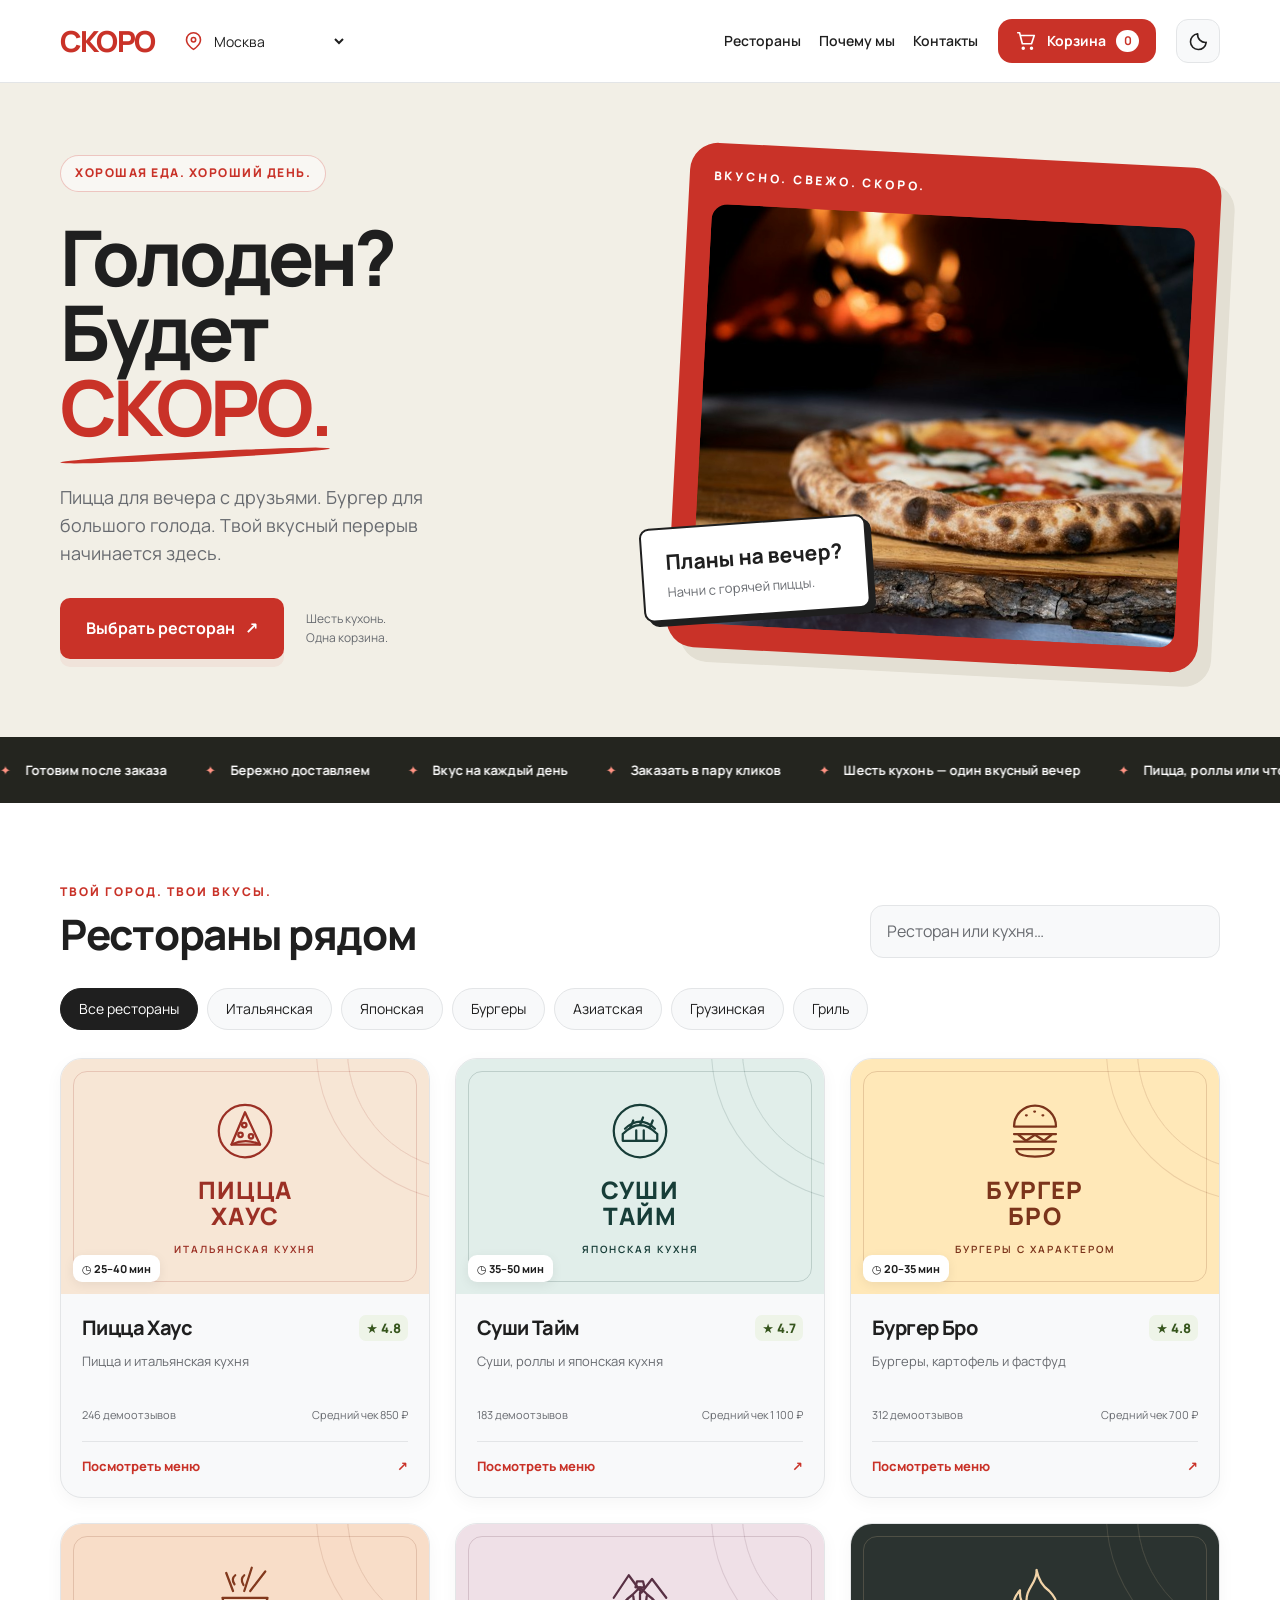
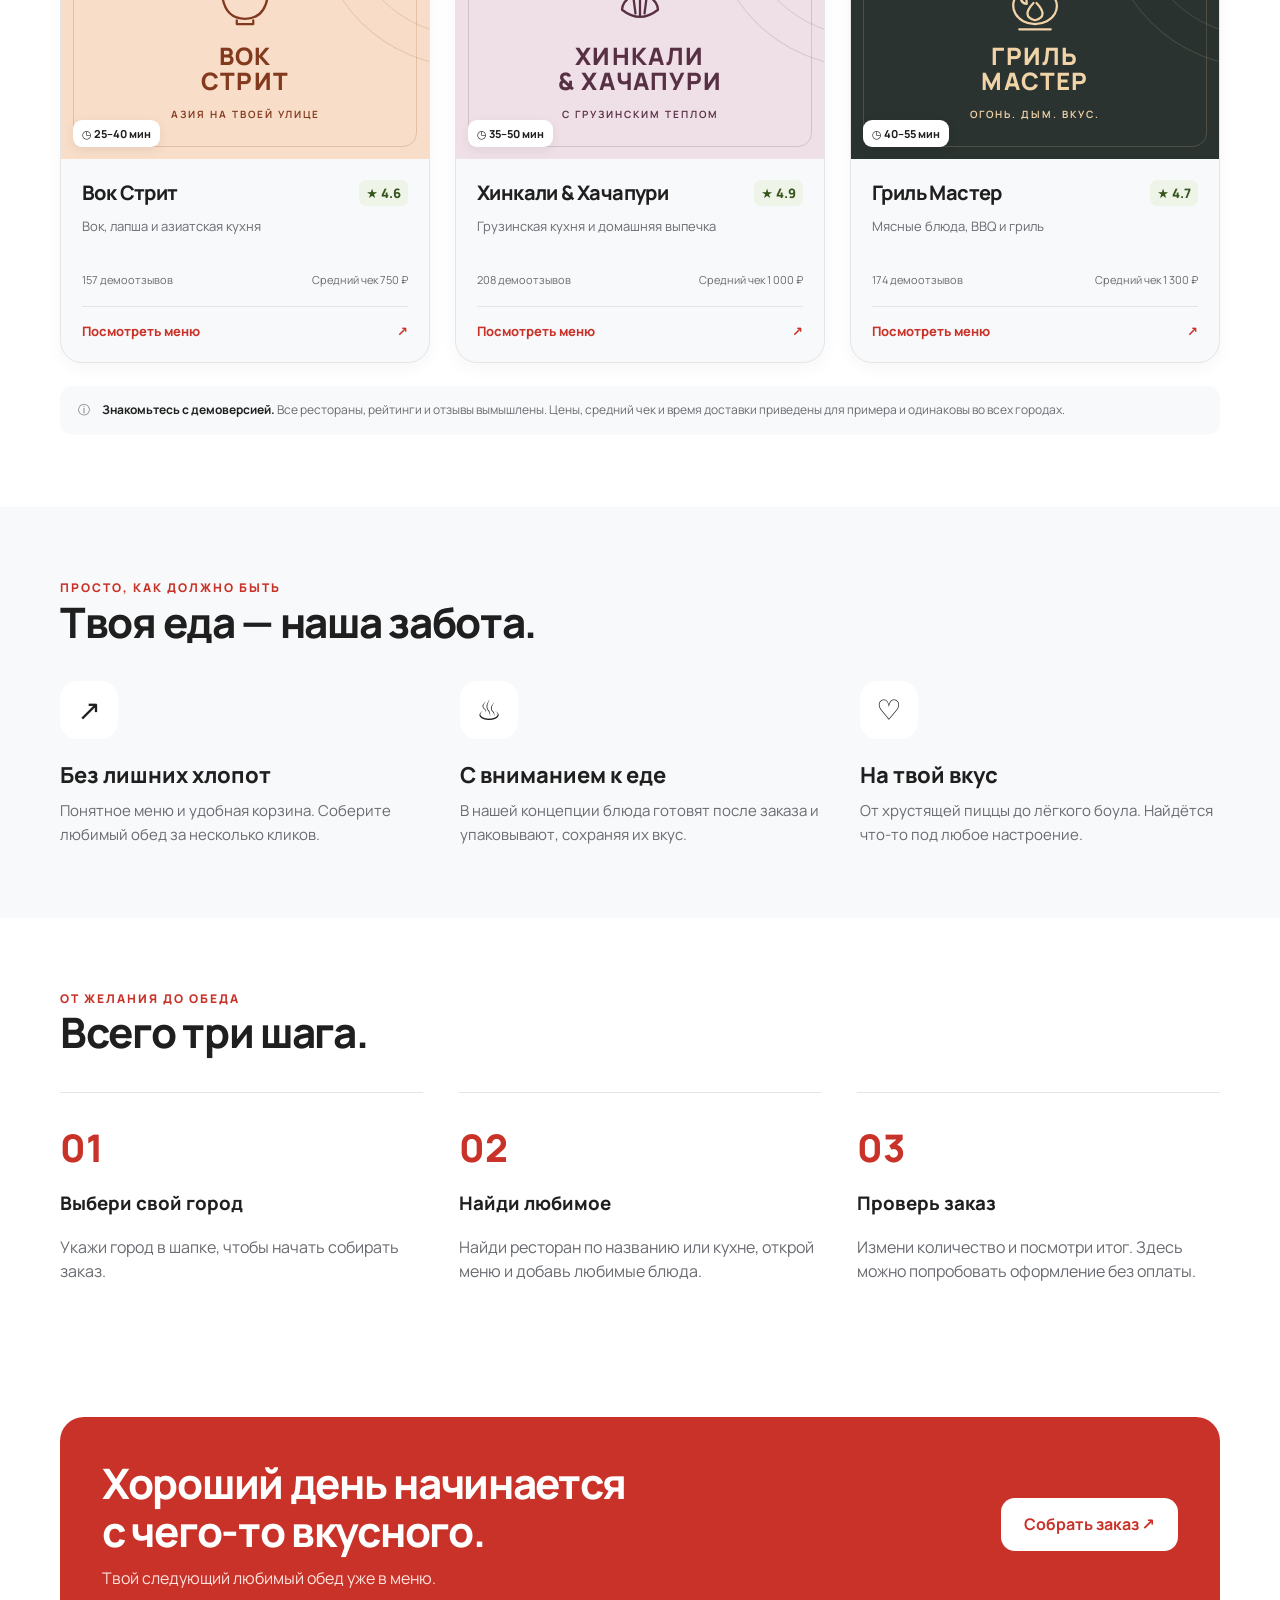
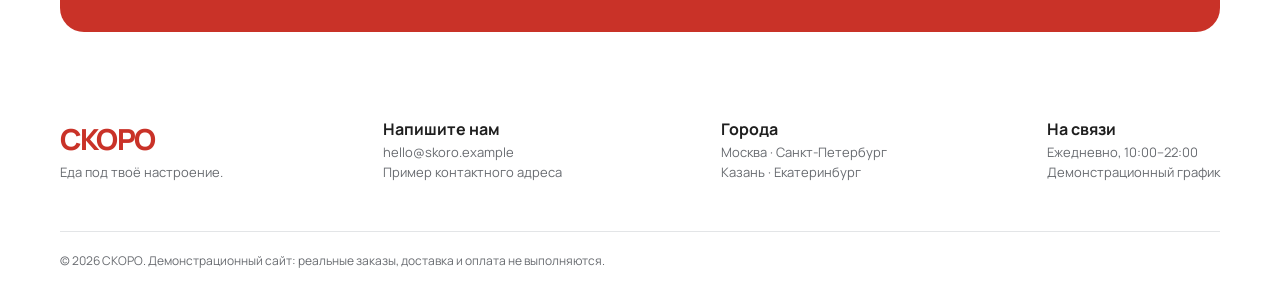
==== commit c942ed80: "Add files via upload поменял лого ресторанов, пофиксил движущуюся ленту, убрал стрелку с лого" ====
--- a/skoro-new.html
+++ b/skoro-new.html
@@ -1,13 +1,13 @@
-<!DOCTYPE html>
-<html lang="ru">
-
-<head>
-    <meta charset="UTF-8">
-    <meta name="viewport" content="width=device-width, initial-scale=1">
-    <meta name="theme-color" content="#c93228">
-    <meta name="description"
-        content="СКОРО — демонстрационный сервис доставки любимой еды. Выберите город и ресторан, найдите любимые блюда и соберите демозаказ.">
-    <title>СКОРО — доставка еды из ресторанов</title>
+<!DOCTYPE html>
+<html lang="ru">
+
+<head>
+    <meta charset="UTF-8">
+    <meta name="viewport" content="width=device-width, initial-scale=1">
+    <meta name="theme-color" content="#c93228">
+    <meta name="description"
+        content="СКОРО — демонстрационный сервис доставки любимой еды. Выберите город и ресторан, найдите любимые блюда и соберите демозаказ.">
+    <title>СКОРО — доставка еды из ресторанов</title>
     <script>
         // Тема устанавливается до отрисовки: при загрузке нет светлой вспышки.
         (() => {
@@ -17,1318 +17,1318 @@
             document.documentElement.dataset.theme = theme;
         })();
     </script>
-    <style>
-        /* Основа и доступность */
-        :root {
-            --red: #c93228;
-            --ink: #24251f;
-            --muted: #6e7067;
-            --cream: #f7f6f0;
-            --line: #e7e7df
-        }
-
-        * {
-            box-sizing: border-box
-        }
-
-        html {
-            scroll-behavior: smooth;
-            scroll-padding-top: 100px
-        }
-
-        body {
-            margin: 0;
-            background: #fff;
-            color: var(--ink);
-            font: 16px/1.55 system-ui, -apple-system, "Segoe UI", sans-serif
-        }
-
-        button,
-        input,
-        select {
-            font: inherit
-        }
-
-        button,
-        a,
-        select {
-            -webkit-tap-highlight-color: transparent
-        }
-
-        button {
-            cursor: pointer
-        }
-
-        a {
-            color: inherit;
-            text-decoration: none
-        }
-
-        button:focus-visible,
-        a:focus-visible,
-        input:focus-visible,
-        select:focus-visible {
-            outline: 3px solid #a92920;
-            outline-offset: 4px
-        }
-
-        button:disabled {
-            opacity: .5;
-            cursor: not-allowed
-        }
-
-        .wrap {
-            width: min(1160px, calc(100% - 40px));
-            margin: auto
-        }
-
-        .skip {
-            position: absolute;
-            left: 20px;
-            top: -100px;
-            background: white;
-            padding: 12px;
-            z-index: 100
-        }
-
-        .skip:focus {
-            top: 10px
-        }
-
-        .btn {
-            border: 0;
-            background: var(--red);
-            color: white;
-            padding: 14px 23px;
-            border-radius: 14px;
-            font-weight: 700;
-            display: inline-flex;
-            align-items: center;
-            justify-content: center;
-            gap: 10px;
-            transition: background .2s, transform .2s
-        }
-
-        .btn:hover {
-            background: #bb2d25;
-            transform: translateY(-2px)
-        }
-
-        .eyebrow {
-            font-size: 12px;
-            font-weight: 800;
-            letter-spacing: 2px;
-            text-transform: uppercase;
-            color: var(--red)
-        }
-
-        h1,
-        h2,
-        h3,
-        p {
-            margin-top: 0
-        }
-
-        h2 {
-            font-size: clamp(28px, 4vw, 42px);
-            line-height: 1.15;
-            letter-spacing: -1.3px
-        }
-
-        h3 {
-            line-height: 1.3
-        }
-
-        section {
-            padding: 72px 0
-        }
-
-        .muted {
-            color: var(--muted)
-        }
-
-        /* Шапка и главный экран */
-        header {
-            position: sticky;
-            top: 0;
-            z-index: 20;
-            background: #fffffff5;
-            border-bottom: 1px solid var(--line);
-            backdrop-filter: blur(12px)
-        }
-
-        .header {
-            height: 82px;
-            display: flex;
-            gap: 28px;
-            align-items: center
-        }
-
-        .logo {
-            font-size: 29px;
-            font-weight: 950;
-            letter-spacing: -1.8px;
-            color: var(--red)
-        }
-
-        .logo span {
-            display: inline-block;
-            transform: rotate(-12deg)
-        }
-
-        .city {
-            display: flex;
-            gap: 6px;
-            align-items: center
-        }
-
-        .city select {
-            max-width: 150px;
-            border: 0;
-            background: transparent;
-            color: var(--ink);
-            padding: 8px 0;
-            font-size: 14px
-        }
-
-        nav {
-            display: flex;
-            gap: 25px;
-            margin-left: auto;
-            font-size: 14px;
-            font-weight: 600
-        }
-
-        nav a:hover {
-            color: var(--red)
-        }
-
-        .cart-open {
-            white-space: nowrap;
-            padding: 11px 17px;
-            font-size: 14px
-        }
-
-        .count {
-            min-width: 23px;
-            background: white;
-            color: var(--red);
-            border-radius: 50%;
-            font-size: 12px;
-            padding: 2px 5px
-        }
-
-        .menu {
-            display: none;
-            background: none;
-            border: 1px solid var(--line);
-            border-radius: 10px;
-            padding: 7px 12px
-        }
-
-        .hero {
-            background: var(--cream);
-            padding: 55px 0 65px;
-            overflow: hidden
-        }
-
-        .hero-grid {
-            display: grid;
-            grid-template-columns: 1fr 1fr;
-            gap: 45px;
-            align-items: center
-        }
-
-        .hero h1 {
-            font-size: clamp(44px, 5.8vw, 76px);
-            letter-spacing: -3.5px;
-            line-height: 1.04;
-            margin: 23px 0
-        }
-
-        .hero h1 em {
-            color: var(--red);
-            font-style: normal
-        }
-
-        .hero p {
-            max-width: 390px;
-            font-size: 18px;
-            color: var(--muted)
-        }
-
-        .hero-actions {
-            display: flex;
-            gap: 22px;
-            align-items: center;
-            margin-top: 30px
-        }
-
-        .hero-note {
-            font-size: 12px;
-            color: var(--muted)
-        }
-
-        .hero-picture {
-            position: relative
-        }
-
-        .hero-picture img {
-            width: 100%;
-            height: 440px;
-            object-fit: cover;
-            border-radius: 48% 48% 18% 48%;
-            display: block;
-            box-shadow: 0 20px 45px #27220b12
-        }
-
-        .food-label {
-            position: absolute;
-            bottom: 26px;
-            left: -20px;
-            background: white;
-            border-radius: 16px;
-            padding: 15px 21px;
-            box-shadow: 0 10px 40px #0001;
-            font-weight: 750
-        }
-
-        .food-label small {
-            display: block;
-            font-size: 12px;
-            font-weight: 400;
-            color: var(--muted)
-        }
-
-        .ticker {
-            display: flex;
-            justify-content: space-between;
-            gap: 20px;
-            padding: 23px 0;
-            border-bottom: 1px solid var(--line);
-            font-size: 13px;
-            font-weight: 700
-        }
-
-        .ticker span::before {
-            content: '✦';
-            color: var(--red);
-            margin-right: 10px
-        }
-
-        /* Каталог */
-        .section-top {
-            display: flex;
-            justify-content: space-between;
-            align-items: end;
-            gap: 30px;
-            margin-bottom: 30px
-        }
-
-        .section-top h2 {
-            margin: 8px 0 0
-        }
-
-        .search {
-            width: 320px;
-            max-width: 100%;
-            background: var(--cream);
-            border: 1px solid var(--line);
-            border-radius: 13px;
-            padding: 13px 16px
-        }
-
-        .filters {
-            display: flex;
-            gap: 9px;
-            flex-wrap: wrap;
-            margin-bottom: 28px
-        }
-
-        .filter {
-            border: 1px solid var(--line);
-            border-radius: 30px;
-            background: white;
-            padding: 9px 18px;
-            font-size: 14px
-        }
-
-        .filter[aria-pressed=true] {
-            background: var(--ink);
-            border-color: var(--ink);
-            color: white
-        }
-
-        .grid {
-            display: grid;
-            grid-template-columns: repeat(3, minmax(0, 1fr));
-            gap: 25px
-        }
-
-        .card {
-            border: 1px solid var(--line);
-            border-radius: 20px;
-            overflow: hidden;
-            transition: transform .2s, box-shadow .2s
-        }
-
-        .card:hover {
-            transform: translateY(-4px);
-            box-shadow: 0 14px 30px #00000009
-        }
-
-        .card img {
-            width: 100%;
-            height: 210px;
-            object-fit: cover;
-            display: block;
-            background: var(--cream)
-        }
-
-        .card-body {
-            padding: 21px
-        }
-
-        .card-meta {
-            font-size: 11px;
-            letter-spacing: 1px;
-            text-transform: uppercase;
-            color: var(--muted)
-        }
-
-        .card h3 {
-            font-size: 21px;
-            margin: 8px 0
-        }
-
-        .card p {
-            font-size: 14px;
-            color: var(--muted);
-            min-height: 44px;
-            margin-bottom: 22px
-        }
-
-        .card-bottom {
-            display: flex;
-            justify-content: space-between;
-            align-items: center;
-            gap: 10px
-        }
-
-        .price {
-            font-size: 22px;
-            font-weight: 800
-        }
-
-        .add {
-            padding: 10px 16px;
-            font-size: 13px
-        }
-
-        .empty {
-            padding: 35px;
-            background: var(--cream);
-            border-radius: 16px;
-            text-align: center
-        }
-
-        .hidden,
-        [hidden] {
-            display: none !important
-        }
-
-        /* Преимущества, шаги, отзывы */
-        .benefits {
-            background: var(--cream)
-        }
-
-        .benefit-grid {
-            display: grid;
-            grid-template-columns: repeat(3, 1fr);
-            gap: 40px
-        }
-
-        .icon {
-            font-size: 28px;
-            width: 58px;
-            height: 58px;
-            background: #fff;
-            border-radius: 17px;
-            display: grid;
-            place-items: center;
-            margin-bottom: 22px
-        }
-
-        .benefit-grid h3 {
-            font-size: 22px;
-            margin-bottom: 10px
-        }
-
-        .benefit-grid p {
-            color: var(--muted);
-            font-size: 15px;
-            margin: 0
-        }
-
-        .steps {
-            display: grid;
-            grid-template-columns: repeat(3, 1fr);
-            gap: 36px;
-            counter-reset: step
-        }
-
-        .step {
-            border-top: 1px solid var(--line);
-            padding-top: 25px
-        }
-
-        .step::before {
-            counter-increment: step;
-            content: '0' counter(step);
-            display: block;
-            color: var(--red);
-            font-size: 38px;
-            font-weight: 800;
-            margin-bottom: 15px
-        }
-
-        .step p {
-            color: var(--muted)
-        }
-
-        .reviews {
-            background: var(--cream)
-        }
-
-        .reviews .grid {
-            gap: 20px
-        }
-
-        .review {
-            margin: 0;
-            background: white;
-            border-radius: 20px;
-            padding: 27px
-        }
-
-        .stars {
-            color: var(--red);
-            letter-spacing: 3px;
-            margin-bottom: 16px
-        }
-
-        .review p {
-            font-size: 16px
-        }
-
-        .review footer {
-            font-size: 13px;
-            font-weight: 700
-        }
-
-        .review footer span {
-            display: block;
-            color: var(--muted);
-            font-weight: 400;
-            font-size: 12px
-        }
-
-        .cta {
-            padding: 45px 0
-        }
-
-        .cta-inner {
-            background: var(--red);
-            color: white;
-            padding: 42px;
-            border-radius: 24px;
-            display: flex;
-            justify-content: space-between;
-            gap: 25px;
-            align-items: center
-        }
-
-        .cta h2 {
-            margin-bottom: 10px
-        }
-
-        .cta p {
-            margin: 0;
-            color: #ffe4df
-        }
-
-        .cta .btn {
-            background: white;
-            color: var(--red);
-            flex-shrink: 0
-        }
-
-        .footer {
-            padding: 40px 0 25px
-        }
-
-        .footer-top {
-            display: flex;
-            justify-content: space-between;
-            gap: 35px;
-            flex-wrap: wrap
-        }
-
-        .footer p {
-            font-size: 13px;
-            color: var(--muted)
-        }
-
-        .footer-bottom {
-            margin-top: 35px;
-            padding-top: 20px;
-            border-top: 1px solid var(--line);
-            font-size: 12px;
-            color: var(--muted)
-        }
-
-        /* Модальная корзина */
-        dialog {
-            border: 0;
-            padding: 0;
-            border-radius: 22px;
-            width: min(520px, calc(100% - 24px));
-            max-height: 85dvh;
-            color: var(--ink);
-            box-shadow: 0 25px 100px #0003
-        }
-
-        dialog::backdrop {
-            background: #1c211a80;
-            backdrop-filter: blur(4px)
-        }
-
-        .dialog-inner {
-            padding: 26px
-        }
-
-        .dialog-head {
-            display: flex;
-            align-items: center;
-            justify-content: space-between;
-            gap: 16px
-        }
-
-        .dialog-head h2 {
-            font-size: 28px;
-            margin: 0
-        }
-
-        .close {
-            border: 0;
-            background: var(--cream);
-            width: 44px;
-            height: 44px;
-            border-radius: 50%;
-            font-size: 24px
-        }
-
-        .cart-list {
-            margin: 22px 0
-        }
-
-        .cart-row {
-            padding: 16px 0;
-            border-bottom: 1px solid var(--line)
-        }
-
-        .row-top,
-        .row-bottom {
-            display: flex;
-            justify-content: space-between;
-            align-items: center;
-            gap: 12px
-        }
-
-        .row-bottom {
-            margin-top: 12px
-        }
-
-        .quantity {
-            display: flex;
-            align-items: center;
-            gap: 15px
-        }
-
-        .quantity button {
-            border: 1px solid var(--line);
-            background: var(--cream);
-            border-radius: 8px;
-            width: 44px;
-            height: 44px;
-            font-size: 20px
-        }
-
-        .remove {
-            background: none;
-            border: 0;
-            color: var(--red);
-            font-size: 12px
-        }
-
-        .total {
-            display: flex;
-            justify-content: space-between;
-            font-size: 21px;
-            font-weight: 800;
-            margin: 20px 0 6px
-        }
-
-        .checkout {
-            width: 100%;
-            margin-top: 16px
-        }
-
-        .toast {
-            position: fixed;
-            bottom: 22px;
-            left: 50%;
-            transform: translateX(-50%);
-            z-index: 50;
-            background: var(--ink);
-            color: white;
-            padding: 13px 22px;
-            border-radius: 13px;
-            max-width: calc(100% - 30px);
-            text-align: center;
-            font-size: 14px
-        }
-
-        .demo {
-            font-size: 12px;
-            color: var(--muted)
-        }
-
-        @media(min-width:900px) {
-            .hero-grid {
-                min-height: 460px
-            }
-        }
-
-        @media(max-width:900px) {
-            .header {
-                gap: 16px
-            }
-
-            nav {
-                gap: 14px
-            }
-
-            .hero-grid {
-                gap: 25px
-            }
-
-            .hero-picture img {
-                height: 350px
-            }
-
-            .hero h1 {
-                letter-spacing: -2px
-            }
-
-            .grid {
-                grid-template-columns: repeat(2, minmax(0, 1fr))
-            }
-
-            .benefit-grid {
-                gap: 24px
-            }
-
-            .reviews .grid {
-                grid-template-columns: 1fr
-            }
-
-            .ticker {
-                flex-wrap: wrap
-            }
-        }
-
-        @media(max-width:680px) {
-            .wrap {
-                width: calc(100% - 32px)
-            }
-
-            .header {
-                height: 72px;
-                gap: 10px;
-                flex-wrap: wrap
-            }
-
-            .logo {
-                font-size: 24px
-            }
-
-            .city {
-                margin-left: auto
-            }
-
-            .city select {
-                max-width: 110px;
-                font-size: 12px
-            }
-
-            .city>span {
-                display: none
-            }
-
-            .cart-open {
-                padding: 8px 10px
-            }
-
-            .cart-word {
-                display: none
-            }
-
-            .menu {
-                display: block
-            }
-
-            nav {
-                display: none;
-                position: absolute;
-                top: 71px;
-                left: 0;
-                right: 0;
-                margin: 0;
-                background: white;
-                padding: 20px;
-                flex-direction: column;
-                border-bottom: 1px solid var(--line)
-            }
-
-            nav.open {
-                display: flex
-            }
-
-            .hero {
-                padding: 35px 0 40px
-            }
-
-            .hero-grid {
-                grid-template-columns: 1fr;
-                gap: 35px
-            }
-
-            .hero h1 {
-                font-size: 49px;
-                margin: 18px 0
-            }
-
-            .hero p {
-                font-size: 16px
-            }
-
-            .hero-picture {
-                max-width: 440px;
-                width: 100%;
-                margin: auto
-            }
-
-            .hero-picture img {
-                height: 300px
-            }
-
-            .food-label {
-                left: 8px;
-                bottom: 15px;
-                padding: 12px 16px
-            }
-
-            .hero-actions {
-                gap: 15px
-            }
-
-            .ticker {
-                gap: 10px;
-                font-size: 11px
-            }
-
-            .ticker span:last-child {
-                display: none
-            }
-
-            section {
-                padding: 48px 0
-            }
-
-            .section-top {
-                display: block
-            }
-
-            .search {
-                width: 100%;
-                margin-top: 22px
-            }
-
-            .grid {
-                gap: 14px
-            }
-
-            .card img {
-                height: 155px
-            }
-
-            .card-body {
-                padding: 15px
-            }
-
-            .card h3 {
-                font-size: 18px
-            }
-
-            .card-bottom {
-                align-items: start;
-                flex-direction: column
-            }
-
-            .card p {
-                min-height: 66px;
-                font-size: 13px
-            }
-
-            .price {
-                font-size: 20px
-            }
-
-            .add {
-                width: 100%;
-                padding: 10px
-            }
-
-            .benefit-grid,
-            .steps {
-                grid-template-columns: 1fr;
-                gap: 28px
-            }
-
-            .benefit-grid>div {
-                position: relative;
-                padding-left: 78px
-            }
-
-            .icon {
-                position: absolute;
-                left: 0;
-                top: 0
-            }
-
-            .cta-inner {
-                padding: 28px;
-                display: block
-            }
-
-            .cta .btn {
-                margin-top: 22px
-            }
-
-            .dialog-inner {
-                padding: 20px
-            }
-
-            .footer-top {
-                gap: 20px
-            }
-        }
-
-        @media(max-width:370px) {
-            .grid {
-                grid-template-columns: 1fr
-            }
-
-            .card img {
-                height: 200px
-            }
-
-            .card p {
-                min-height: 0
-            }
-
-            .card-bottom {
-                flex-direction: row;
-                align-items: center
-            }
-
-            .add {
-                width: auto
-            }
-
-            .hero h1 {
-                font-size: 43px
-            }
-
-            .hero-note {
-                font-size: 11px
-            }
-
-            .header {
-                gap: 7px
-            }
-
-            .city select {
-                max-width: 91px
-            }
-
-            .logo {
-                font-size: 22px
-            }
-        }
-
-        /* Шапка остаётся в одной строке на узких экранах. */
-        .logo {
-            white-space: nowrap;
-            flex-shrink: 0
-        }
-
-        @media(max-width:850px) {
-            .header {
-                height: 72px;
-                display: grid;
-                grid-template-columns: auto minmax(0, 1fr) auto auto;
-                gap: 8px;
-                align-items: center
-            }
-
-            .city {
-                min-width: 0;
-                margin-left: 0;
-                justify-content: center
-            }
-
-            .city select {
-                width: 100%;
-                max-width: 150px;
-                min-width: 0
-            }
-
-            .city>span {
-                display: none
-            }
-
-            .cart-open {
-                min-width: 44px;
-                min-height: 44px;
-                padding: 8px;
-                gap: 5px
-            }
-
-            .cart-word {
-                display: none
-            }
-
-            .menu {
-                display: block;
-                width: 44px;
-                height: 44px;
-                padding: 0
-            }
-
-            nav {
-                display: none;
-                position: absolute;
-                top: 72px;
-                left: 0;
-                right: 0;
-                margin: 0;
-                background: white;
-                padding: 20px;
-                flex-direction: column;
-                border-bottom: 1px solid var(--line)
-            }
-
-            nav.open {
-                display: flex
-            }
-        }
-
-        @media(max-width:370px) {
-            .header {
-                gap: 5px
-            }
-
-            .city select {
-                max-width: 100%;
-                font-size: 12px
-            }
-        }
-
-        @media(prefers-reduced-motion:reduce) {
-            html {
-                scroll-behavior: auto
-            }
-
-            *,
-            *::before,
-            *::after {
-                transition: none !important;
-                animation: none !important
-            }
-        }
-
-        /* Новый главный экран: крупная типографика и фотография на контрастной подложке. */
-        .hero {
-            background: #f2efe6;
-            padding: 64px 0 70px;
-            position: relative
-        }
-
-        .hero-grid {
-            grid-template-columns: 1.05fr 1fr;
-            gap: 48px;
-            min-height: 520px
-        }
-
-        .hero .eyebrow {
-            display: inline-block;
-            border: 1px solid #c9322840;
-            border-radius: 30px;
-            padding: 8px 14px;
-            background: #ffffff70;
-            letter-spacing: 1.5px
-        }
-
-        .hero h1 {
-            font-size: clamp(62px, 7.1vw, 100px);
-            line-height: .98;
-            letter-spacing: -5px;
-            margin: 27px 0 25px
-        }
-
-        .hero h1 em {
-            display: inline-block;
-            position: relative
-        }
-
-        .hero h1 em::after {
-            content: '';
-            display: block;
-            height: 7px;
-            background: var(--red);
-            border-radius: 50%;
-            transform: rotate(-3deg);
-            margin-top: 8px
-        }
-
-        .hero p {
-            font-size: 18px;
-            max-width: 430px
-        }
-
-        .hero-actions .btn {
-            padding: 18px 26px;
-            border-radius: 10px;
-            font-size: 16px;
-            box-shadow: 0 8px 0 #c9322814
-        }
-
-        .hero-picture {
-            background: var(--red);
-            padding: 24px;
-            border-radius: 28px;
-            transform: rotate(3deg);
-            box-shadow: 14px 14px 0 #e3dfd3;
-            margin-right: 10px
-        }
-
-        .hero-picture::before {
-            content: 'ВКУСНО. СВЕЖО. СКОРО.';
-            display: block;
-            color: #fff;
-            font-size: 12px;
-            letter-spacing: 2.8px;
-            font-weight: 800;
-            margin: 0 0 18px
-        }
-
-        .hero-picture img {
-            height: 420px;
-            border-radius: 16px;
-            box-shadow: none;
-            object-position: center
-        }
-
-        .food-label {
-            left: -28px;
-            bottom: 35px;
-            transform: rotate(-7deg);
-            border: 2px solid var(--ink);
-            border-radius: 10px;
-            font-size: 21px;
-            padding: 17px 23px;
-            box-shadow: 5px 5px 0 var(--ink)
-        }
-
-        .food-label small {
-            font-size: 13px;
-            margin-top: 3px
-        }
-
-        .ticker {
-            width: 100%;
-            max-width: none;
-            margin: 0;
-            padding: 24px max(20px, calc((100% - 1160px)/2));
-            background: var(--ink);
-            color: #fff;
-            border: 0;
-            gap: 24px;
-            font-size: 13px
-        }
-
-        .ticker span {
-            white-space: nowrap
-        }
-
-        .ticker span::before {
-            color: #ff9383
-        }
-
-        #catalog {
-            background: #fff;
-            padding-top: 80px
-        }
-
-        @media(max-width:1000px) and (min-width:681px) {
-            .hero-grid {
-                gap: 30px
-            }
-
-            .hero h1 {
-                font-size: 64px;
-                letter-spacing: -3px
-            }
-
-            .hero-picture {
-                padding: 18px
-            }
-
-            .hero-picture img {
-                height: 360px
-            }
-
-            .hero-picture::before {
-                font-size: 10px;
-                letter-spacing: 1.5px
-            }
-
-            .food-label {
-                left: -16px;
-                font-size: 18px;
-                padding: 13px 17px
-            }
-
-            .ticker {
-                justify-content: center;
-                flex-wrap: wrap
-            }
-        }
-
-        @media(max-width:680px) {
-            .hero {
-                padding: 35px 0 48px
-            }
-
-            .hero-grid {
-                grid-template-columns: 1fr;
-                gap: 38px;
-                min-height: 0
-            }
-
-            .hero .eyebrow {
-                font-size: 10px;
-                padding: 7px 11px;
-                letter-spacing: 1px
-            }
-
-            .hero h1 {
-                font-size: clamp(49px, 11vw, 70px);
-                letter-spacing: -2.5px;
-                margin: 23px 0
-            }
-
-            .hero h1 em::after {
-                height: 5px;
-                margin-top: 5px
-            }
-
-            .hero p {
-                font-size: 16px
-            }
-
-            .hero-actions .btn {
-                padding: 15px 20px;
-                font-size: 14px
-            }
-
-            .hero-picture {
-                width: calc(100% - 22px);
-                max-width: 420px;
-                margin: 0 auto;
-                padding: 16px;
-                transform: rotate(2deg);
-                border-radius: 20px;
-                box-shadow: 8px 8px 0 #e3dfd3
-            }
-
-            .hero-picture::before {
-                font-size: 10px;
-                letter-spacing: 1.8px;
-                margin-bottom: 12px
-            }
-
-            .hero-picture img {
-                height: 260px;
-                border-radius: 12px
-            }
-
-            .food-label {
-                left: -10px;
-                bottom: 22px;
-                padding: 12px 16px;
-                font-size: 17px;
-                box-shadow: 4px 4px 0 var(--ink)
-            }
-
-            .food-label small {
-                font-size: 11px
-            }
-
-            .ticker {
-                padding: 20px 16px;
-                display: grid;
-                grid-template-columns: 1fr 1fr;
-                gap: 12px 8px;
-                font-size: 10px
-            }
-
-            .ticker span {
-                white-space: normal
-            }
-
-            .ticker span:last-child {
-                display: block
-            }
-
-            .ticker span::before {
-                margin-right: 5px
-            }
-
-            #catalog {
-                padding-top: 48px
-            }
-        }
-
-        @media(prefers-reduced-motion:reduce) {
-
-            .hero-picture,
-            .food-label {
-                transform: none
-            }
-        }
+    <style>
+        /* Основа и доступность */
+        :root {
+            --red: #c93228;
+            --ink: #24251f;
+            --muted: #6e7067;
+            --cream: #f7f6f0;
+            --line: #e7e7df
+        }
+
+        * {
+            box-sizing: border-box
+        }
+
+        html {
+            scroll-behavior: smooth;
+            scroll-padding-top: 100px
+        }
+
+        body {
+            margin: 0;
+            background: #fff;
+            color: var(--ink);
+            font: 16px/1.55 system-ui, -apple-system, "Segoe UI", sans-serif
+        }
+
+        button,
+        input,
+        select {
+            font: inherit
+        }
+
+        button,
+        a,
+        select {
+            -webkit-tap-highlight-color: transparent
+        }
+
+        button {
+            cursor: pointer
+        }
+
+        a {
+            color: inherit;
+            text-decoration: none
+        }
+
+        button:focus-visible,
+        a:focus-visible,
+        input:focus-visible,
+        select:focus-visible {
+            outline: 3px solid #a92920;
+            outline-offset: 4px
+        }
+
+        button:disabled {
+            opacity: .5;
+            cursor: not-allowed
+        }
+
+        .wrap {
+            width: min(1160px, calc(100% - 40px));
+            margin: auto
+        }
+
+        .skip {
+            position: absolute;
+            left: 20px;
+            top: -100px;
+            background: white;
+            padding: 12px;
+            z-index: 100
+        }
+
+        .skip:focus {
+            top: 10px
+        }
+
+        .btn {
+            border: 0;
+            background: var(--red);
+            color: white;
+            padding: 14px 23px;
+            border-radius: 14px;
+            font-weight: 700;
+            display: inline-flex;
+            align-items: center;
+            justify-content: center;
+            gap: 10px;
+            transition: background .2s, transform .2s
+        }
+
+        .btn:hover {
+            background: #bb2d25;
+            transform: translateY(-2px)
+        }
+
+        .eyebrow {
+            font-size: 12px;
+            font-weight: 800;
+            letter-spacing: 2px;
+            text-transform: uppercase;
+            color: var(--red)
+        }
+
+        h1,
+        h2,
+        h3,
+        p {
+            margin-top: 0
+        }
+
+        h2 {
+            font-size: clamp(28px, 4vw, 42px);
+            line-height: 1.15;
+            letter-spacing: -1.3px
+        }
+
+        h3 {
+            line-height: 1.3
+        }
+
+        section {
+            padding: 72px 0
+        }
+
+        .muted {
+            color: var(--muted)
+        }
+
+        /* Шапка и главный экран */
+        header {
+            position: sticky;
+            top: 0;
+            z-index: 20;
+            background: #fffffff5;
+            border-bottom: 1px solid var(--line);
+            backdrop-filter: blur(12px)
+        }
+
+        .header {
+            height: 82px;
+            display: flex;
+            gap: 28px;
+            align-items: center
+        }
+
+        .logo {
+            font-size: 29px;
+            font-weight: 950;
+            letter-spacing: -1.8px;
+            color: var(--red)
+        }
+
+        .logo span {
+            display: inline-block;
+            transform: rotate(-12deg)
+        }
+
+        .city {
+            display: flex;
+            gap: 6px;
+            align-items: center
+        }
+
+        .city select {
+            max-width: 150px;
+            border: 0;
+            background: transparent;
+            color: var(--ink);
+            padding: 8px 0;
+            font-size: 14px
+        }
+
+        nav {
+            display: flex;
+            gap: 25px;
+            margin-left: auto;
+            font-size: 14px;
+            font-weight: 600
+        }
+
+        nav a:hover {
+            color: var(--red)
+        }
+
+        .cart-open {
+            white-space: nowrap;
+            padding: 11px 17px;
+            font-size: 14px
+        }
+
+        .count {
+            min-width: 23px;
+            background: white;
+            color: var(--red);
+            border-radius: 50%;
+            font-size: 12px;
+            padding: 2px 5px
+        }
+
+        .menu {
+            display: none;
+            background: none;
+            border: 1px solid var(--line);
+            border-radius: 10px;
+            padding: 7px 12px
+        }
+
+        .hero {
+            background: var(--cream);
+            padding: 55px 0 65px;
+            overflow: hidden
+        }
+
+        .hero-grid {
+            display: grid;
+            grid-template-columns: 1fr 1fr;
+            gap: 45px;
+            align-items: center
+        }
+
+        .hero h1 {
+            font-size: clamp(44px, 5.8vw, 76px);
+            letter-spacing: -3.5px;
+            line-height: 1.04;
+            margin: 23px 0
+        }
+
+        .hero h1 em {
+            color: var(--red);
+            font-style: normal
+        }
+
+        .hero p {
+            max-width: 390px;
+            font-size: 18px;
+            color: var(--muted)
+        }
+
+        .hero-actions {
+            display: flex;
+            gap: 22px;
+            align-items: center;
+            margin-top: 30px
+        }
+
+        .hero-note {
+            font-size: 12px;
+            color: var(--muted)
+        }
+
+        .hero-picture {
+            position: relative
+        }
+
+        .hero-picture img {
+            width: 100%;
+            height: 440px;
+            object-fit: cover;
+            border-radius: 48% 48% 18% 48%;
+            display: block;
+            box-shadow: 0 20px 45px #27220b12
+        }
+
+        .food-label {
+            position: absolute;
+            bottom: 26px;
+            left: -20px;
+            background: white;
+            border-radius: 16px;
+            padding: 15px 21px;
+            box-shadow: 0 10px 40px #0001;
+            font-weight: 750
+        }
+
+        .food-label small {
+            display: block;
+            font-size: 12px;
+            font-weight: 400;
+            color: var(--muted)
+        }
+
+        .ticker {
+            display: flex;
+            justify-content: space-between;
+            gap: 20px;
+            padding: 23px 0;
+            border-bottom: 1px solid var(--line);
+            font-size: 13px;
+            font-weight: 700
+        }
+
+        .ticker span::before {
+            content: '✦';
+            color: var(--red);
+            margin-right: 10px
+        }
+
+        /* Каталог */
+        .section-top {
+            display: flex;
+            justify-content: space-between;
+            align-items: end;
+            gap: 30px;
+            margin-bottom: 30px
+        }
+
+        .section-top h2 {
+            margin: 8px 0 0
+        }
+
+        .search {
+            width: 320px;
+            max-width: 100%;
+            background: var(--cream);
+            border: 1px solid var(--line);
+            border-radius: 13px;
+            padding: 13px 16px
+        }
+
+        .filters {
+            display: flex;
+            gap: 9px;
+            flex-wrap: wrap;
+            margin-bottom: 28px
+        }
+
+        .filter {
+            border: 1px solid var(--line);
+            border-radius: 30px;
+            background: white;
+            padding: 9px 18px;
+            font-size: 14px
+        }
+
+        .filter[aria-pressed=true] {
+            background: var(--ink);
+            border-color: var(--ink);
+            color: white
+        }
+
+        .grid {
+            display: grid;
+            grid-template-columns: repeat(3, minmax(0, 1fr));
+            gap: 25px
+        }
+
+        .card {
+            border: 1px solid var(--line);
+            border-radius: 20px;
+            overflow: hidden;
+            transition: transform .2s, box-shadow .2s
+        }
+
+        .card:hover {
+            transform: translateY(-4px);
+            box-shadow: 0 14px 30px #00000009
+        }
+
+        .card img {
+            width: 100%;
+            height: 210px;
+            object-fit: cover;
+            display: block;
+            background: var(--cream)
+        }
+
+        .card-body {
+            padding: 21px
+        }
+
+        .card-meta {
+            font-size: 11px;
+            letter-spacing: 1px;
+            text-transform: uppercase;
+            color: var(--muted)
+        }
+
+        .card h3 {
+            font-size: 21px;
+            margin: 8px 0
+        }
+
+        .card p {
+            font-size: 14px;
+            color: var(--muted);
+            min-height: 44px;
+            margin-bottom: 22px
+        }
+
+        .card-bottom {
+            display: flex;
+            justify-content: space-between;
+            align-items: center;
+            gap: 10px
+        }
+
+        .price {
+            font-size: 22px;
+            font-weight: 800
+        }
+
+        .add {
+            padding: 10px 16px;
+            font-size: 13px
+        }
+
+        .empty {
+            padding: 35px;
+            background: var(--cream);
+            border-radius: 16px;
+            text-align: center
+        }
+
+        .hidden,
+        [hidden] {
+            display: none !important
+        }
+
+        /* Преимущества, шаги, отзывы */
+        .benefits {
+            background: var(--cream)
+        }
+
+        .benefit-grid {
+            display: grid;
+            grid-template-columns: repeat(3, 1fr);
+            gap: 40px
+        }
+
+        .icon {
+            font-size: 28px;
+            width: 58px;
+            height: 58px;
+            background: #fff;
+            border-radius: 17px;
+            display: grid;
+            place-items: center;
+            margin-bottom: 22px
+        }
+
+        .benefit-grid h3 {
+            font-size: 22px;
+            margin-bottom: 10px
+        }
+
+        .benefit-grid p {
+            color: var(--muted);
+            font-size: 15px;
+            margin: 0
+        }
+
+        .steps {
+            display: grid;
+            grid-template-columns: repeat(3, 1fr);
+            gap: 36px;
+            counter-reset: step
+        }
+
+        .step {
+            border-top: 1px solid var(--line);
+            padding-top: 25px
+        }
+
+        .step::before {
+            counter-increment: step;
+            content: '0' counter(step);
+            display: block;
+            color: var(--red);
+            font-size: 38px;
+            font-weight: 800;
+            margin-bottom: 15px
+        }
+
+        .step p {
+            color: var(--muted)
+        }
+
+        .reviews {
+            background: var(--cream)
+        }
+
+        .reviews .grid {
+            gap: 20px
+        }
+
+        .review {
+            margin: 0;
+            background: white;
+            border-radius: 20px;
+            padding: 27px
+        }
+
+        .stars {
+            color: var(--red);
+            letter-spacing: 3px;
+            margin-bottom: 16px
+        }
+
+        .review p {
+            font-size: 16px
+        }
+
+        .review footer {
+            font-size: 13px;
+            font-weight: 700
+        }
+
+        .review footer span {
+            display: block;
+            color: var(--muted);
+            font-weight: 400;
+            font-size: 12px
+        }
+
+        .cta {
+            padding: 45px 0
+        }
+
+        .cta-inner {
+            background: var(--red);
+            color: white;
+            padding: 42px;
+            border-radius: 24px;
+            display: flex;
+            justify-content: space-between;
+            gap: 25px;
+            align-items: center
+        }
+
+        .cta h2 {
+            margin-bottom: 10px
+        }
+
+        .cta p {
+            margin: 0;
+            color: #ffe4df
+        }
+
+        .cta .btn {
+            background: white;
+            color: var(--red);
+            flex-shrink: 0
+        }
+
+        .footer {
+            padding: 40px 0 25px
+        }
+
+        .footer-top {
+            display: flex;
+            justify-content: space-between;
+            gap: 35px;
+            flex-wrap: wrap
+        }
+
+        .footer p {
+            font-size: 13px;
+            color: var(--muted)
+        }
+
+        .footer-bottom {
+            margin-top: 35px;
+            padding-top: 20px;
+            border-top: 1px solid var(--line);
+            font-size: 12px;
+            color: var(--muted)
+        }
+
+        /* Модальная корзина */
+        dialog {
+            border: 0;
+            padding: 0;
+            border-radius: 22px;
+            width: min(520px, calc(100% - 24px));
+            max-height: 85dvh;
+            color: var(--ink);
+            box-shadow: 0 25px 100px #0003
+        }
+
+        dialog::backdrop {
+            background: #1c211a80;
+            backdrop-filter: blur(4px)
+        }
+
+        .dialog-inner {
+            padding: 26px
+        }
+
+        .dialog-head {
+            display: flex;
+            align-items: center;
+            justify-content: space-between;
+            gap: 16px
+        }
+
+        .dialog-head h2 {
+            font-size: 28px;
+            margin: 0
+        }
+
+        .close {
+            border: 0;
+            background: var(--cream);
+            width: 44px;
+            height: 44px;
+            border-radius: 50%;
+            font-size: 24px
+        }
+
+        .cart-list {
+            margin: 22px 0
+        }
+
+        .cart-row {
+            padding: 16px 0;
+            border-bottom: 1px solid var(--line)
+        }
+
+        .row-top,
+        .row-bottom {
+            display: flex;
+            justify-content: space-between;
+            align-items: center;
+            gap: 12px
+        }
+
+        .row-bottom {
+            margin-top: 12px
+        }
+
+        .quantity {
+            display: flex;
+            align-items: center;
+            gap: 15px
+        }
+
+        .quantity button {
+            border: 1px solid var(--line);
+            background: var(--cream);
+            border-radius: 8px;
+            width: 44px;
+            height: 44px;
+            font-size: 20px
+        }
+
+        .remove {
+            background: none;
+            border: 0;
+            color: var(--red);
+            font-size: 12px
+        }
+
+        .total {
+            display: flex;
+            justify-content: space-between;
+            font-size: 21px;
+            font-weight: 800;
+            margin: 20px 0 6px
+        }
+
+        .checkout {
+            width: 100%;
+            margin-top: 16px
+        }
+
+        .toast {
+            position: fixed;
+            bottom: 22px;
+            left: 50%;
+            transform: translateX(-50%);
+            z-index: 50;
+            background: var(--ink);
+            color: white;
+            padding: 13px 22px;
+            border-radius: 13px;
+            max-width: calc(100% - 30px);
+            text-align: center;
+            font-size: 14px
+        }
+
+        .demo {
+            font-size: 12px;
+            color: var(--muted)
+        }
+
+        @media(min-width:900px) {
+            .hero-grid {
+                min-height: 460px
+            }
+        }
+
+        @media(max-width:900px) {
+            .header {
+                gap: 16px
+            }
+
+            nav {
+                gap: 14px
+            }
+
+            .hero-grid {
+                gap: 25px
+            }
+
+            .hero-picture img {
+                height: 350px
+            }
+
+            .hero h1 {
+                letter-spacing: -2px
+            }
+
+            .grid {
+                grid-template-columns: repeat(2, minmax(0, 1fr))
+            }
+
+            .benefit-grid {
+                gap: 24px
+            }
+
+            .reviews .grid {
+                grid-template-columns: 1fr
+            }
+
+            .ticker {
+                flex-wrap: wrap
+            }
+        }
+
+        @media(max-width:680px) {
+            .wrap {
+                width: calc(100% - 32px)
+            }
+
+            .header {
+                height: 72px;
+                gap: 10px;
+                flex-wrap: wrap
+            }
+
+            .logo {
+                font-size: 24px
+            }
+
+            .city {
+                margin-left: auto
+            }
+
+            .city select {
+                max-width: 110px;
+                font-size: 12px
+            }
+
+            .city>span {
+                display: none
+            }
+
+            .cart-open {
+                padding: 8px 10px
+            }
+
+            .cart-word {
+                display: none
+            }
+
+            .menu {
+                display: block
+            }
+
+            nav {
+                display: none;
+                position: absolute;
+                top: 71px;
+                left: 0;
+                right: 0;
+                margin: 0;
+                background: white;
+                padding: 20px;
+                flex-direction: column;
+                border-bottom: 1px solid var(--line)
+            }
+
+            nav.open {
+                display: flex
+            }
+
+            .hero {
+                padding: 35px 0 40px
+            }
+
+            .hero-grid {
+                grid-template-columns: 1fr;
+                gap: 35px
+            }
+
+            .hero h1 {
+                font-size: 49px;
+                margin: 18px 0
+            }
+
+            .hero p {
+                font-size: 16px
+            }
+
+            .hero-picture {
+                max-width: 440px;
+                width: 100%;
+                margin: auto
+            }
+
+            .hero-picture img {
+                height: 300px
+            }
+
+            .food-label {
+                left: 8px;
+                bottom: 15px;
+                padding: 12px 16px
+            }
+
+            .hero-actions {
+                gap: 15px
+            }
+
+            .ticker {
+                gap: 10px;
+                font-size: 11px
+            }
+
+            .ticker span:last-child {
+                display: none
+            }
+
+            section {
+                padding: 48px 0
+            }
+
+            .section-top {
+                display: block
+            }
+
+            .search {
+                width: 100%;
+                margin-top: 22px
+            }
+
+            .grid {
+                gap: 14px
+            }
+
+            .card img {
+                height: 155px
+            }
+
+            .card-body {
+                padding: 15px
+            }
+
+            .card h3 {
+                font-size: 18px
+            }
+
+            .card-bottom {
+                align-items: start;
+                flex-direction: column
+            }
+
+            .card p {
+                min-height: 66px;
+                font-size: 13px
+            }
+
+            .price {
+                font-size: 20px
+            }
+
+            .add {
+                width: 100%;
+                padding: 10px
+            }
+
+            .benefit-grid,
+            .steps {
+                grid-template-columns: 1fr;
+                gap: 28px
+            }
+
+            .benefit-grid>div {
+                position: relative;
+                padding-left: 78px
+            }
+
+            .icon {
+                position: absolute;
+                left: 0;
+                top: 0
+            }
+
+            .cta-inner {
+                padding: 28px;
+                display: block
+            }
+
+            .cta .btn {
+                margin-top: 22px
+            }
+
+            .dialog-inner {
+                padding: 20px
+            }
+
+            .footer-top {
+                gap: 20px
+            }
+        }
+
+        @media(max-width:370px) {
+            .grid {
+                grid-template-columns: 1fr
+            }
+
+            .card img {
+                height: 200px
+            }
+
+            .card p {
+                min-height: 0
+            }
+
+            .card-bottom {
+                flex-direction: row;
+                align-items: center
+            }
+
+            .add {
+                width: auto
+            }
+
+            .hero h1 {
+                font-size: 43px
+            }
+
+            .hero-note {
+                font-size: 11px
+            }
+
+            .header {
+                gap: 7px
+            }
+
+            .city select {
+                max-width: 91px
+            }
+
+            .logo {
+                font-size: 22px
+            }
+        }
+
+        /* Шапка остаётся в одной строке на узких экранах. */
+        .logo {
+            white-space: nowrap;
+            flex-shrink: 0
+        }
+
+        @media(max-width:850px) {
+            .header {
+                height: 72px;
+                display: grid;
+                grid-template-columns: auto minmax(0, 1fr) auto auto;
+                gap: 8px;
+                align-items: center
+            }
+
+            .city {
+                min-width: 0;
+                margin-left: 0;
+                justify-content: center
+            }
+
+            .city select {
+                width: 100%;
+                max-width: 150px;
+                min-width: 0
+            }
+
+            .city>span {
+                display: none
+            }
+
+            .cart-open {
+                min-width: 44px;
+                min-height: 44px;
+                padding: 8px;
+                gap: 5px
+            }
+
+            .cart-word {
+                display: none
+            }
+
+            .menu {
+                display: block;
+                width: 44px;
+                height: 44px;
+                padding: 0
+            }
+
+            nav {
+                display: none;
+                position: absolute;
+                top: 72px;
+                left: 0;
+                right: 0;
+                margin: 0;
+                background: white;
+                padding: 20px;
+                flex-direction: column;
+                border-bottom: 1px solid var(--line)
+            }
+
+            nav.open {
+                display: flex
+            }
+        }
+
+        @media(max-width:370px) {
+            .header {
+                gap: 5px
+            }
+
+            .city select {
+                max-width: 100%;
+                font-size: 12px
+            }
+        }
+
+        @media(prefers-reduced-motion:reduce) {
+            html {
+                scroll-behavior: auto
+            }
+
+            *,
+            *::before,
+            *::after {
+                transition: none !important;
+                animation: none !important
+            }
+        }
+
+        /* Новый главный экран: крупная типографика и фотография на контрастной подложке. */
+        .hero {
+            background: #f2efe6;
+            padding: 64px 0 70px;
+            position: relative
+        }
+
+        .hero-grid {
+            grid-template-columns: 1.05fr 1fr;
+            gap: 48px;
+            min-height: 520px
+        }
+
+        .hero .eyebrow {
+            display: inline-block;
+            border: 1px solid #c9322840;
+            border-radius: 30px;
+            padding: 8px 14px;
+            background: #ffffff70;
+            letter-spacing: 1.5px
+        }
+
+        .hero h1 {
+            font-size: clamp(62px, 7.1vw, 100px);
+            line-height: .98;
+            letter-spacing: -5px;
+            margin: 27px 0 25px
+        }
+
+        .hero h1 em {
+            display: inline-block;
+            position: relative
+        }
+
+        .hero h1 em::after {
+            content: '';
+            display: block;
+            height: 7px;
+            background: var(--red);
+            border-radius: 50%;
+            transform: rotate(-3deg);
+            margin-top: 8px
+        }
+
+        .hero p {
+            font-size: 18px;
+            max-width: 430px
+        }
+
+        .hero-actions .btn {
+            padding: 18px 26px;
+            border-radius: 10px;
+            font-size: 16px;
+            box-shadow: 0 8px 0 #c9322814
+        }
+
+        .hero-picture {
+            background: var(--red);
+            padding: 24px;
+            border-radius: 28px;
+            transform: rotate(3deg);
+            box-shadow: 14px 14px 0 #e3dfd3;
+            margin-right: 10px
+        }
+
+        .hero-picture::before {
+            content: 'ВКУСНО. СВЕЖО. СКОРО.';
+            display: block;
+            color: #fff;
+            font-size: 12px;
+            letter-spacing: 2.8px;
+            font-weight: 800;
+            margin: 0 0 18px
+        }
+
+        .hero-picture img {
+            height: 420px;
+            border-radius: 16px;
+            box-shadow: none;
+            object-position: center
+        }
+
+        .food-label {
+            left: -28px;
+            bottom: 35px;
+            transform: rotate(-7deg);
+            border: 2px solid var(--ink);
+            border-radius: 10px;
+            font-size: 21px;
+            padding: 17px 23px;
+            box-shadow: 5px 5px 0 var(--ink)
+        }
+
+        .food-label small {
+            font-size: 13px;
+            margin-top: 3px
+        }
+
+        .ticker {
+            width: 100%;
+            max-width: none;
+            margin: 0;
+            padding: 24px max(20px, calc((100% - 1160px)/2));
+            background: var(--ink);
+            color: #fff;
+            border: 0;
+            gap: 24px;
+            font-size: 13px
+        }
+
+        .ticker span {
+            white-space: nowrap
+        }
+
+        .ticker span::before {
+            color: #ff9383
+        }
+
+        #catalog {
+            background: #fff;
+            padding-top: 80px
+        }
+
+        @media(max-width:1000px) and (min-width:681px) {
+            .hero-grid {
+                gap: 30px
+            }
+
+            .hero h1 {
+                font-size: 64px;
+                letter-spacing: -3px
+            }
+
+            .hero-picture {
+                padding: 18px
+            }
+
+            .hero-picture img {
+                height: 360px
+            }
+
+            .hero-picture::before {
+                font-size: 10px;
+                letter-spacing: 1.5px
+            }
+
+            .food-label {
+                left: -16px;
+                font-size: 18px;
+                padding: 13px 17px
+            }
+
+            .ticker {
+                justify-content: center;
+                flex-wrap: wrap
+            }
+        }
+
+        @media(max-width:680px) {
+            .hero {
+                padding: 35px 0 48px
+            }
+
+            .hero-grid {
+                grid-template-columns: 1fr;
+                gap: 38px;
+                min-height: 0
+            }
+
+            .hero .eyebrow {
+                font-size: 10px;
+                padding: 7px 11px;
+                letter-spacing: 1px
+            }
+
+            .hero h1 {
+                font-size: clamp(49px, 11vw, 70px);
+                letter-spacing: -2.5px;
+                margin: 23px 0
+            }
+
+            .hero h1 em::after {
+                height: 5px;
+                margin-top: 5px
+            }
+
+            .hero p {
+                font-size: 16px
+            }
+
+            .hero-actions .btn {
+                padding: 15px 20px;
+                font-size: 14px
+            }
+
+            .hero-picture {
+                width: calc(100% - 22px);
+                max-width: 420px;
+                margin: 0 auto;
+                padding: 16px;
+                transform: rotate(2deg);
+                border-radius: 20px;
+                box-shadow: 8px 8px 0 #e3dfd3
+            }
+
+            .hero-picture::before {
+                font-size: 10px;
+                letter-spacing: 1.8px;
+                margin-bottom: 12px
+            }
+
+            .hero-picture img {
+                height: 260px;
+                border-radius: 12px
+            }
+
+            .food-label {
+                left: -10px;
+                bottom: 22px;
+                padding: 12px 16px;
+                font-size: 17px;
+                box-shadow: 4px 4px 0 var(--ink)
+            }
+
+            .food-label small {
+                font-size: 11px
+            }
+
+            .ticker {
+                padding: 20px 16px;
+                display: grid;
+                grid-template-columns: 1fr 1fr;
+                gap: 12px 8px;
+                font-size: 10px
+            }
+
+            .ticker span {
+                white-space: normal
+            }
+
+            .ticker span:last-child {
+                display: block
+            }
+
+            .ticker span::before {
+                margin-right: 5px
+            }
+
+            #catalog {
+                padding-top: 48px
+            }
+        }
+
+        @media(prefers-reduced-motion:reduce) {
+
+            .hero-picture,
+            .food-label {
+                transform: none
+            }
+        }
     
 /* cyrillic-ext */
 @font-face {
@@ -1601,12 +1601,6 @@
 .ticker-set { gap: 38px; padding: 24px 38px 24px 0; }
 .ticker .ticker-set > .ticker-item { display: flex; gap: 13px; align-items: center; white-space: nowrap; font-size: 13px; font-weight: 650; }
 .ticker .ticker-item::before { content: '✦'; color: var(--ticker-accent); margin: 0; }
-.ticker:hover .ticker-track, .ticker:focus-within .ticker-track, .ticker[data-paused="true"] .ticker-track { animation-play-state: paused; }
-.ticker-toggle { position: absolute; top: 50%; right: 10px; transform: translateY(-50%); width: 44px; height: 44px; padding: 10px; background: var(--ticker-bg); color: var(--ticker-ink); border: 1px solid #ffffff40; border-radius: 10px; }
-.ticker-toggle svg { display: block; width: 20px; height: 20px; }
-.ticker-toggle .play-icon { display: none; }
-.ticker[data-paused="true"] .pause-icon { display: none; }
-.ticker[data-paused="true"] .play-icon { display: block; }
 @keyframes ticker-right { from { transform: translateX(-50%); } to { transform: translateX(0); } }
 @media (max-width: 980px) {
     .header { height: 72px; display: grid; grid-template-columns: auto minmax(0,1fr) auto auto auto; gap: 8px; align-items: center; }
@@ -1643,58 +1637,93 @@
     .ticker .ticker-item { white-space: normal; }
 }
 
-    </style>
-</head>
-
-<body>
-    <a class="skip" href="#catalog">Перейти к ресторанам</a>
-    <header>
-        <div class="wrap header"><a class="logo" href="#home"
-                aria-label="СКОРО, на главную">СКОРО<span>↗</span></a><label class="city"><svg class="map-pin" aria-hidden="true" width="21" height="21" viewBox="0 0 24 24" fill="none" stroke="currentColor" stroke-width="1.8" stroke-linecap="round" stroke-linejoin="round"><path d="M20 10c0 6-8 11-8 11S4 16 4 10a8 8 0 1 1 16 0Z"/><circle cx="12" cy="10" r="2.5"/></svg><select id="city" aria-label="Город доставки">
-                    <option>Москва</option>
-                    <option>Санкт-Петербург</option>
-                    <option>Казань</option>
-                    <option>Екатеринбург</option>
-                </select></label>
-            <nav id="nav" aria-label="Основная навигация"><a href="#catalog">Рестораны</a><a href="#benefits">Почему мы</a><a
-                    href="#reviews">Отзывы</a><a href="#contacts">Контакты</a></nav><button class="btn cart-open"
-                id="open-cart" aria-haspopup="dialog"><svg aria-hidden="true" width="22" height="22" viewBox="0 0 24 24"
-                    fill="none" stroke="currentColor" stroke-width="1.8" stroke-linecap="round" stroke-linejoin="round">
-                    <path d="M3 3h2l3 12h10l3-9H6" />
-                    <circle cx="9" cy="20" r="1" />
-                    <circle cx="18" cy="20" r="1" />
+    /* Авторские логотипы заведений вместо фотографий в обложках. */
+.restaurant-brand-panel { position: relative; display: grid; place-items: center; width: 100%; min-height: 235px; overflow: hidden; color: var(--brand-color); background: var(--brand-background); }
+.restaurant-brand-panel::before { content:''; position:absolute; inset:12px; border:1px solid currentColor; border-radius:14px; opacity:.18; pointer-events:none; }
+.restaurant-brand-panel::after { content:''; position:absolute; width:240px; height:240px; border:1px solid currentColor; border-radius:50%; right:-160px; top:-130px; box-shadow:0 0 0 30px var(--brand-background),0 0 0 31px currentColor; opacity:.14; pointer-events:none; }
+.brand-lockup { display:flex; flex-direction:column; align-items:center; justify-content:center; padding:25px 20px; text-align:center; }
+.brand-symbol { width:72px; height:72px; margin-bottom:10px; }
+.brand-wordmark { font-size:24px; font-weight:800; line-height:1.07; letter-spacing:1.2px; }
+.brand-wordmark span { display:block; }
+.brand-caption { margin-top:13px; font-size:10px; text-transform:uppercase; font-weight:650; letter-spacing:2px; }
+.restaurant-photo .delivery-chip { z-index:1; bottom:12px; left:12px; font-size:11px; padding:5px 9px; }
+.restaurant-brand-hero { min-height:420px; height:100%; }
+.restaurant-brand-hero .brand-symbol { width:112px; height:112px; margin-bottom:20px; }
+.restaurant-brand-hero .brand-wordmark { font-size:clamp(30px,3.3vw,46px); }
+.restaurant-brand-hero .brand-caption { font-size:12px; }
+.restaurant-brand-hero::before { inset:22px; }
+.restaurant-cover-frame { display:flex; }
+@media (min-width:981px) { nav { background:transparent; } }
+@media (max-width:700px) {
+    .restaurant-brand-panel { min-height:245px; }
+    .restaurant-brand-hero { min-height:280px; }
+    .restaurant-brand-hero .brand-symbol { width:90px; height:90px; }
+    .restaurant-brand-hero .brand-wordmark { font-size:31px; }
+}
+
+/* Полноширинная лента без пауз и свободной области справа. */
+.ticker-viewport { margin:0; width:100%; overflow:hidden; }
+.promo-track { display:flex; width:max-content; transform:translateX(-50%); will-change:transform; }
+.is-ready .promo-track { animation:promo-right var(--promo-duration,160s) linear infinite; }
+.promo-group, .promo-set { display:flex; flex:none; align-items:center; width:max-content; }
+.promo-set { gap:38px; padding:23px 38px 23px 0; }
+.ticker .promo-set > .promo-item { display:flex; align-items:center; gap:14px; white-space:nowrap; font-size:13px; font-weight:650; letter-spacing:.1px; }
+.ticker .promo-item::before { content:'✦'; display:inline-block; color:var(--ticker-accent); margin:0; }
+@keyframes promo-right { from { transform:translateX(-50%); } to { transform:translateX(0); } }
+@media(max-width:680px) { .promo-set { padding-block:20px; gap:28px; } .ticker .promo-set > .promo-item { font-size:12px; } }
+@media(prefers-reduced-motion:reduce) {
+    .is-ready .promo-track { animation:none!important; }
+    .promo-track { transform:none; width:100%; will-change:auto; }
+    .promo-group { width:100%; }
+    .promo-group + .promo-group, .promo-set + .promo-set { display:none; }
+    .promo-set { width:100%; padding:20px 16px; flex-wrap:wrap; justify-content:center; gap:12px 25px; }
+    .ticker .promo-set > .promo-item { white-space:normal; }
+}
+
+    </style>
+</head>
+
+<body>
+    <a class="skip" href="#catalog">Перейти к ресторанам</a>
+    <header>
+        <div class="wrap header"><a class="logo" href="#home"
+                aria-label="СКОРО, на главную">СКОРО</a><label class="city"><svg class="map-pin" aria-hidden="true" width="21" height="21" viewBox="0 0 24 24" fill="none" stroke="currentColor" stroke-width="1.8" stroke-linecap="round" stroke-linejoin="round"><path d="M20 10c0 6-8 11-8 11S4 16 4 10a8 8 0 1 1 16 0Z"/><circle cx="12" cy="10" r="2.5"/></svg><select id="city" aria-label="Город доставки">
+                    <option>Москва</option>
+                    <option>Санкт-Петербург</option>
+                    <option>Казань</option>
+                    <option>Екатеринбург</option>
+                </select></label>
+            <nav id="nav" aria-label="Основная навигация"><a href="#catalog">Рестораны</a><a href="#benefits">Почему мы</a><a href="#contacts">Контакты</a></nav><button class="btn cart-open"
+                id="open-cart" aria-haspopup="dialog"><svg aria-hidden="true" width="22" height="22" viewBox="0 0 24 24"
+                    fill="none" stroke="currentColor" stroke-width="1.8" stroke-linecap="round" stroke-linejoin="round">
+                    <path d="M3 3h2l3 12h10l3-9H6" />
+                    <circle cx="9" cy="20" r="1" />
+                    <circle cx="18" cy="20" r="1" />
                 </svg><span class="cart-word">Корзина</span><span class="count" id="count">0</span></button><button type="button" class="theme-toggle" id="theme-toggle" aria-label="Включить тёмную тему" aria-pressed="false" title="Включить тёмную тему">
                 <svg class="moon-icon" aria-hidden="true" viewBox="0 0 24 24" fill="none" stroke="currentColor" stroke-width="1.8" stroke-linecap="round" stroke-linejoin="round"><path d="M20.8 13A9 9 0 0 1 11 3.2 9 9 0 1 0 20.8 13Z"/></svg>
                 <svg class="sun-icon" aria-hidden="true" viewBox="0 0 24 24" fill="none" stroke="currentColor" stroke-width="1.8" stroke-linecap="round"><circle cx="12" cy="12" r="4"/><path d="M12 2v2m0 16v2M2 12h2m16 0h2M4.9 4.9l1.4 1.4m11.4 11.4 1.4 1.4M4.9 19.1l1.4-1.4M17.7 6.3l1.4-1.4"/></svg>
-            </button><button class="menu" id="menu-toggle" aria-label="Открыть меню" aria-controls="nav"
-                aria-expanded="false">☰</button>
-        </div>
-    </header>
-    <main id="home">
-        <section class="hero">
-            <div class="wrap hero-grid">
-                <div>
-                    <div class="eyebrow">Хорошая еда. Хороший день.</div>
-                    <h1>Голоден?<br>Будет<br><em>СКОРО.</em></h1>
-                    <p>Пицца для вечера с друзьями. Бургер для большого голода. Твой вкусный перерыв начинается здесь.
-                    </p>
-                    <div class="hero-actions"><a class="btn" href="#catalog">Выбрать ресторан <span
-                                aria-hidden="true">↗</span></a><span class="hero-note">Шесть кухонь.<br>Одна корзина.</span></div>
-                </div>
-                <div class="hero-picture"><img id="hero-food"
-                        alt="Сочная пицца с томатами и свежей зеленью" width="600" height="440" fetchpriority="high">
-                    <div class="food-label">Планы на вечер?<small>Начни с горячей пиццы.</small></div>
-                </div>
-            </div>
-        </section>
-        <div class="ticker" id="promo-ticker" data-paused="false" role="region" aria-label="Преимущества доставки">
-            <p class="sr-only">Готовим после заказа. Бережно доставляем. Вкус на каждый день. Заказать в пару кликов.</p>
-            <div class="ticker-viewport"><div class="ticker-track" aria-hidden="true"><div class="ticker-group"><div class="ticker-set"><span class="ticker-item">Готовим после заказа</span><span class="ticker-item">Бережно доставляем</span><span class="ticker-item">Вкус на каждый день</span><span class="ticker-item">Заказать в пару кликов</span></div><div class="ticker-set"><span class="ticker-item">Готовим после заказа</span><span class="ticker-item">Бережно доставляем</span><span class="ticker-item">Вкус на каждый день</span><span class="ticker-item">Заказать в пару кликов</span></div><div class="ticker-set"><span class="ticker-item">Готовим после заказа</span><span class="ticker-item">Бережно доставляем</span><span class="ticker-item">Вкус на каждый день</span><span class="ticker-item">Заказать в пару кликов</span></div></div><div class="ticker-group"><div class="ticker-set"><span class="ticker-item">Готовим после заказа</span><span class="ticker-item">Бережно доставляем</span><span class="ticker-item">Вкус на каждый день</span><span class="ticker-item">Заказать в пару кликов</span></div><div class="ticker-set"><span class="ticker-item">Готовим после заказа</span><span class="ticker-item">Бережно доставляем</span><span class="ticker-item">Вкус на каждый день</span><span class="ticker-item">Заказать в пару кликов</span></div><div class="ticker-set"><span class="ticker-item">Готовим после заказа</span><span class="ticker-item">Бережно доставляем</span><span class="ticker-item">Вкус на каждый день</span><span class="ticker-item">Заказать в пару кликов</span></div></div></div></div>
-            <button type="button" class="ticker-toggle" id="ticker-toggle" aria-label="Приостановить рекламную ленту" aria-pressed="false" title="Приостановить рекламную ленту">
-                <svg class="pause-icon" aria-hidden="true" viewBox="0 0 24 24" fill="currentColor"><rect x="6" y="4" width="4" height="16" rx="1"/><rect x="14" y="4" width="4" height="16" rx="1"/></svg>
-                <svg class="play-icon" aria-hidden="true" viewBox="0 0 24 24" fill="currentColor"><path d="m7 4 13 8-13 8Z"/></svg>
-            </button>
-        </div>
+            </button><button class="menu" id="menu-toggle" aria-label="Открыть меню" aria-controls="nav"
+                aria-expanded="false">☰</button>
+        </div>
+    </header>
+    <main id="home">
+        <section class="hero">
+            <div class="wrap hero-grid">
+                <div>
+                    <div class="eyebrow">Хорошая еда. Хороший день.</div>
+                    <h1>Голоден?<br>Будет<br><em>СКОРО.</em></h1>
+                    <p>Пицца для вечера с друзьями. Бургер для большого голода. Твой вкусный перерыв начинается здесь.
+                    </p>
+                    <div class="hero-actions"><a class="btn" href="#catalog">Выбрать ресторан <span
+                                aria-hidden="true">↗</span></a><span class="hero-note">Шесть кухонь.<br>Одна корзина.</span></div>
+                </div>
+                <div class="hero-picture"><img id="hero-food"
+                        alt="Сочная пицца с томатами и свежей зеленью" width="600" height="440" fetchpriority="high">
+                    <div class="food-label">Планы на вечер?<small>Начни с горячей пиццы.</small></div>
+                </div>
+            </div>
+        </section>
+        <div class="ticker" id="promo-ticker" role="region" aria-label="Преимущества доставки"><p class="sr-only">Готовим после заказа. Бережно доставляем. Вкус на каждый день. Заказать в пару кликов. Шесть кухонь — один вкусный вечер. Пицца, роллы или что-то новое?. Для себя и целой компании. Твой перерыв на вкусное. Любимые рестораны рядом. Сегодня пробуем новое. Маленький праздник за большим столом. Хорошая еда. Хороший день..</p><div class="ticker-viewport"><div class="promo-track" aria-hidden="true"><div class="promo-group"><div class="promo-set"><span class="promo-item">Готовим после заказа</span><span class="promo-item">Бережно доставляем</span><span class="promo-item">Вкус на каждый день</span><span class="promo-item">Заказать в пару кликов</span><span class="promo-item">Шесть кухонь — один вкусный вечер</span><span class="promo-item">Пицца, роллы или что-то новое?</span><span class="promo-item">Для себя и целой компании</span><span class="promo-item">Твой перерыв на вкусное</span><span class="promo-item">Любимые рестораны рядом</span><span class="promo-item">Сегодня пробуем новое</span><span class="promo-item">Маленький праздник за большим столом</span><span class="promo-item">Хорошая еда. Хороший день.</span></div><div class="promo-set"><span class="promo-item">Готовим после заказа</span><span class="promo-item">Бережно доставляем</span><span class="promo-item">Вкус на каждый день</span><span class="promo-item">Заказать в пару кликов</span><span class="promo-item">Шесть кухонь — один вкусный вечер</span><span class="promo-item">Пицца, роллы или что-то новое?</span><span class="promo-item">Для себя и целой компании</span><span class="promo-item">Твой перерыв на вкусное</span><span class="promo-item">Любимые рестораны рядом</span><span class="promo-item">Сегодня пробуем новое</span><span class="promo-item">Маленький праздник за большим столом</span><span class="promo-item">Хорошая еда. Хороший день.</span></div></div><div class="promo-group"><div class="promo-set"><span class="promo-item">Готовим после заказа</span><span class="promo-item">Бережно доставляем</span><span class="promo-item">Вкус на каждый день</span><span class="promo-item">Заказать в пару кликов</span><span class="promo-item">Шесть кухонь — один вкусный вечер</span><span class="promo-item">Пицца, роллы или что-то новое?</span><span class="promo-item">Для себя и целой компании</span><span class="promo-item">Твой перерыв на вкусное</span><span class="promo-item">Любимые рестораны рядом</span><span class="promo-item">Сегодня пробуем новое</span><span class="promo-item">Маленький праздник за большим столом</span><span class="promo-item">Хорошая еда. Хороший день.</span></div><div class="promo-set"><span class="promo-item">Готовим после заказа</span><span class="promo-item">Бережно доставляем</span><span class="promo-item">Вкус на каждый день</span><span class="promo-item">Заказать в пару кликов</span><span class="promo-item">Шесть кухонь — один вкусный вечер</span><span class="promo-item">Пицца, роллы или что-то новое?</span><span class="promo-item">Для себя и целой компании</span><span class="promo-item">Твой перерыв на вкусное</span><span class="promo-item">Любимые рестораны рядом</span><span class="promo-item">Сегодня пробуем новое</span><span class="promo-item">Маленький праздник за большим столом</span><span class="promo-item">Хорошая еда. Хороший день.</span></div></div></div></div></div>
         <section id="catalog">
             <div class="wrap">
                 <div class="section-top"><div><div class="eyebrow">Твой город. Твои вкусы.</div><h2>Рестораны рядом</h2></div>
@@ -1711,119 +1740,96 @@
                 <div class="empty" id="no-results" hidden><p>Ничего не нашлось. Попробуйте другую кухню или название.</p><button class="btn" id="reset-search">Показать все рестораны</button></div>
                 <div class="catalog-note"><span aria-hidden="true">ⓘ</span><span><strong>Знакомьтесь с демоверсией.</strong> Все рестораны, рейтинги и отзывы вымышлены. Цены, средний чек и время доставки приведены для примера и одинаковы во всех городах.</span></div>
             </div>
-        </section>
-        <section class="benefits" id="benefits">
-            <div class="wrap">
-                <div class="eyebrow">Просто, как должно быть</div>
-                <h2>Твоя еда — наша забота.</h2>
-                <div class="benefit-grid">
-                    <div>
-                        <div class="icon" aria-hidden="true">↗</div>
-                        <h3>Без лишних хлопот</h3>
-                        <p>Понятное меню и удобная корзина. Соберите любимый обед за несколько кликов.</p>
-                    </div>
-                    <div>
-                        <div class="icon" aria-hidden="true">♨</div>
-                        <h3>С вниманием к еде</h3>
-                        <p>В нашей концепции блюда готовят после заказа и упаковывают, сохраняя их вкус.</p>
-                    </div>
-                    <div>
-                        <div class="icon" aria-hidden="true">♡</div>
-                        <h3>На твой вкус</h3>
-                        <p>От хрустящей пиццы до лёгкого боула. Найдётся что-то под любое настроение.</p>
-                    </div>
-                </div>
-            </div>
-        </section>
-        <section id="steps">
-            <div class="wrap">
-                <div class="eyebrow">От желания до обеда</div>
-                <h2>Всего три шага.</h2>
-                <div class="steps">
-                    <div class="step">
-                        <h3>Выбери свой город</h3>
-                        <p>Укажи город в шапке, чтобы начать собирать заказ.</p>
-                    </div>
-                    <div class="step">
-                        <h3>Найди любимое</h3>
-                        <p>Найди ресторан по названию или кухне, открой меню и добавь любимые блюда.</p>
-                    </div>
-                    <div class="step">
-                        <h3>Проверь заказ</h3>
-                        <p>Измени количество и посмотри итог. Здесь можно попробовать оформление без оплаты.</p>
-                    </div>
-                </div>
-            </div>
-        </section>
-        <section class="reviews" id="reviews">
-            <div class="wrap">
-                <div class="eyebrow">За хорошим обедом — хорошие истории</div>
-                <h2>Вкусно быть вместе.</h2>
-                <p class="muted">Примеры отзывов для демонстрации сайта.</p>
-                <div class="grid">
-                    <blockquote class="review">
-                        <div class="stars" aria-label="5 из 5 звёзд">★★★★★</div>
-                        <p>«Пицца, сериал и никаких планов на вечер. Именно такой ужин я и хотела!»</p>
-                        <footer>Аня<span>Демонстрационный отзыв</span></footer>
-                    </blockquote>
-                    <blockquote class="review">
-                        <div class="stars" aria-label="5 из 5 звёзд">★★★★★</div>
-                        <p>«Удобно, что можно быстро найти блюдо и сразу посмотреть стоимость всего заказа.»</p>
-                        <footer>Михаил<span>Демонстрационный отзыв</span></footer>
-                    </blockquote>
-                    <blockquote class="review">
-                        <div class="stars" aria-label="5 из 5 звёзд">★★★★★</div>
-                        <p>«Боул для меня, бургер для него. Наконец-то не нужно спорить, что заказать.»</p>
-                        <footer>Даша<span>Демонстрационный отзыв</span></footer>
-                    </blockquote>
-                </div>
-            </div>
-        </section>
-        <section class="cta">
-            <div class="wrap cta-inner">
-                <div>
-                    <h2>Хороший день начинается<br>с чего-то вкусного.</h2>
-                    <p>Твой следующий любимый обед уже в меню.</p>
-                </div><a class="btn" href="#catalog">Собрать заказ ↗</a>
-            </div>
-        </section>
+        </section>
+        <section class="benefits" id="benefits">
+            <div class="wrap">
+                <div class="eyebrow">Просто, как должно быть</div>
+                <h2>Твоя еда — наша забота.</h2>
+                <div class="benefit-grid">
+                    <div>
+                        <div class="icon" aria-hidden="true">↗</div>
+                        <h3>Без лишних хлопот</h3>
+                        <p>Понятное меню и удобная корзина. Соберите любимый обед за несколько кликов.</p>
+                    </div>
+                    <div>
+                        <div class="icon" aria-hidden="true">♨</div>
+                        <h3>С вниманием к еде</h3>
+                        <p>В нашей концепции блюда готовят после заказа и упаковывают, сохраняя их вкус.</p>
+                    </div>
+                    <div>
+                        <div class="icon" aria-hidden="true">♡</div>
+                        <h3>На твой вкус</h3>
+                        <p>От хрустящей пиццы до лёгкого боула. Найдётся что-то под любое настроение.</p>
+                    </div>
+                </div>
+            </div>
+        </section>
+        <section id="steps">
+            <div class="wrap">
+                <div class="eyebrow">От желания до обеда</div>
+                <h2>Всего три шага.</h2>
+                <div class="steps">
+                    <div class="step">
+                        <h3>Выбери свой город</h3>
+                        <p>Укажи город в шапке, чтобы начать собирать заказ.</p>
+                    </div>
+                    <div class="step">
+                        <h3>Найди любимое</h3>
+                        <p>Найди ресторан по названию или кухне, открой меню и добавь любимые блюда.</p>
+                    </div>
+                    <div class="step">
+                        <h3>Проверь заказ</h3>
+                        <p>Измени количество и посмотри итог. Здесь можно попробовать оформление без оплаты.</p>
+                    </div>
+                </div>
+            </div>
+        </section>
+        
+        <section class="cta">
+            <div class="wrap cta-inner">
+                <div>
+                    <h2>Хороший день начинается<br>с чего-то вкусного.</h2>
+                    <p>Твой следующий любимый обед уже в меню.</p>
+                </div><a class="btn" href="#catalog">Собрать заказ ↗</a>
+            </div>
+        </section>
     </main>
-    <main id="restaurant-page" hidden aria-label="Страница ресторана"></main>
-    <footer class="footer" id="contacts">
-        <div class="wrap">
-            <div class="footer-top">
-                <div><a class="logo" href="#home">СКОРО↗</a>
-                    <p>Еда под твоё настроение.</p>
-                </div>
-                <div><strong>Напишите нам</strong>
-                    <p><a href="mailto:hello@skoro.example">hello@skoro.example</a><br>Пример контактного адреса</p>
-                </div>
-                <div><strong>Города</strong>
-                    <p>Москва · Санкт-Петербург<br>Казань · Екатеринбург</p>
-                </div>
-                <div><strong>На связи</strong>
-                    <p>Ежедневно, 10:00–22:00<br>Демонстрационный график</p>
-                </div>
-            </div>
-            <div class="footer-bottom">© <span id="year"></span> СКОРО. Демонстрационный сайт: реальные заказы, доставка
-                и оплата не выполняются.</div>
-        </div>
-    </footer>
-    <dialog id="cart" aria-labelledby="cart-title">
-        <div class="dialog-inner">
-            <div class="dialog-head">
-                <h2 id="cart-title">Твой заказ</h2><button class="close" id="close-cart"
-                    aria-label="Закрыть корзину">×</button>
-            </div>
-            <p class="demo" id="cart-city"></p>
-            <div class="cart-list" id="cart-list"></div>
-            <div class="total"><span>Итого</span><span id="total">0 ₽</span></div>
-            <p class="demo">Доставка: 0 ₽ в деморежиме. Оплата не требуется.</p><button class="btn checkout"
-                id="checkout">Оформить демозаказ ↗</button>
-            <p id="order-result" role="status" hidden></p>
-        </div>
-    </dialog>
-    <div id="toast" class="toast" role="status" aria-live="polite" hidden></div>
+    <main id="restaurant-page" hidden aria-label="Страница ресторана"></main>
+    <footer class="footer" id="contacts">
+        <div class="wrap">
+            <div class="footer-top">
+                <div><a class="logo" href="#home">СКОРО</a>
+                    <p>Еда под твоё настроение.</p>
+                </div>
+                <div><strong>Напишите нам</strong>
+                    <p><a href="mailto:hello@skoro.example">hello@skoro.example</a><br>Пример контактного адреса</p>
+                </div>
+                <div><strong>Города</strong>
+                    <p>Москва · Санкт-Петербург<br>Казань · Екатеринбург</p>
+                </div>
+                <div><strong>На связи</strong>
+                    <p>Ежедневно, 10:00–22:00<br>Демонстрационный график</p>
+                </div>
+            </div>
+            <div class="footer-bottom">© <span id="year"></span> СКОРО. Демонстрационный сайт: реальные заказы, доставка
+                и оплата не выполняются.</div>
+        </div>
+    </footer>
+    <dialog id="cart" aria-labelledby="cart-title">
+        <div class="dialog-inner">
+            <div class="dialog-head">
+                <h2 id="cart-title">Твой заказ</h2><button class="close" id="close-cart"
+                    aria-label="Закрыть корзину">×</button>
+            </div>
+            <p class="demo" id="cart-city"></p>
+            <div class="cart-list" id="cart-list"></div>
+            <div class="total"><span>Итого</span><span id="total">0 ₽</span></div>
+            <p class="demo">Доставка: 0 ₽ в деморежиме. Оплата не требуется.</p><button class="btn checkout"
+                id="checkout">Оформить демозаказ ↗</button>
+            <p id="order-result" role="status" hidden></p>
+        </div>
+    </dialog>
+    <div id="toast" class="toast" role="status" aria-live="polite" hidden></div>
     <script>
 'use strict';
 
@@ -2349,7 +2355,7 @@
 
 function restaurantCard(r) {
     return `<article class="restaurant-card"><a href="#/restaurant/${r.id}" class="restaurant-link" aria-label="Открыть меню ресторана ${escapeHTML(r.name)}">
-        <div class="restaurant-photo"><img src="${imageAssets[r.cover]}" alt="${escapeHTML(r.cuisine)}" width="600" height="360" loading="lazy" decoding="async"><span class="delivery-chip">◷ ${r.time}</span></div>
+        <div class="restaurant-photo">${restaurantLogo(r)}<span class="delivery-chip">◷ ${r.time}</span></div>
         <div class="restaurant-body"><div class="restaurant-title"><h3>${escapeHTML(r.name)}</h3><span class="rating"><span aria-hidden="true">★</span> ${r.rating}</span></div>
         <p>${r.cuisine}</p><div class="restaurant-meta"><span>${r.reviews} демоотзывов</span><span>Средний чек ${money(r.average)}</span></div><div class="restaurant-action">Посмотреть меню <span aria-hidden="true">↗</span></div></div>
     </a></article>`;
@@ -2378,7 +2384,7 @@
     $('restaurant-page').innerHTML = `<div class="wrap"><a class="back-link" href="#catalog">← Все рестораны</a>
         <div class="restaurant-hero"><div class="restaurant-intro"><span class="eyebrow">${r.accent}</span><h1 id="restaurant-heading" tabindex="-1">${escapeHTML(r.name)}</h1><p class="cuisine-label">${r.cuisine}</p><p class="restaurant-description">${r.description}</p>
         <div class="restaurant-facts"><a class="fact" href="#/restaurant/${r.id}/reviews"><strong>★ ${r.rating}</strong><span>${r.reviews} демоотзывов</span></a><div class="fact"><strong>${r.time}</strong><span>Доставка · пример</span></div><div class="fact"><strong>${money(r.average)}</strong><span>Средний чек</span></div></div><p class="demo">Вымышленный ресторан. Оценки, отзывы, цены и время доставки — тестовые данные.</p></div>
-        <div class="restaurant-cover-frame"><img class="restaurant-cover" src="${imageAssets[r.cover]}" alt="${r.cuisine}" width="760" height="540" fetchpriority="high"></div></div>
+        <div class="restaurant-cover-frame">${restaurantLogo(r, true)}</div></div>
         <div class="menu-heading"><div><span class="eyebrow">Что-то очень вкусное</span><h2>Меню ресторана</h2></div><span class="muted">6 блюд · <span data-selected-city>${escapeHTML($('city').value)}</span></span></div>
         <div class="grid menu-grid" id="restaurant-menu">${renderMenu(r)}</div><p class="demo">Фотографии иллюстрируют блюда и могут отличаться от состава и подачи в демонстрационном меню.</p>
         <section class="restaurant-reviews" id="restaurant-reviews"><div class="menu-heading"><h2>Примеры отзывов</h2><span class="demo">Все отзывы вымышлены</span></div><div class="restaurant-review-grid">${r.quotes.map(([name, quote]) => `<blockquote class="review"><div class="stars" aria-label="Пример оценки: пять звёзд">★★★★★</div><p>«${quote}»</p><footer>${name}<span>Демонстрационный отзыв</span></footer></blockquote>`).join('')}</div></section></div>`;
@@ -2536,6 +2542,38 @@
         $('order-result').hidden = true; updateCart();
     } catch { /* Повреждённые значения из другой вкладки пропускаем. */ }
 });
+// Векторные знаки вымышленных ресторанов: не требуют загрузки изображений.
+const restaurantBrands = {
+    'pizza-house': {color:'#9b3025', background:'#f7e6d5', label:'Итальянская кухня', lines:['ПИЦЦА', 'ХАУС'], icon:'<circle cx="48" cy="48" r="35"/><path d="m30 66 18-43 20 43Z"/><path d="M30 66q19-9 38 0"/><circle cx="47" cy="40" r="3"/><circle cx="42" cy="53" r="3"/><circle cx="56" cy="55" r="3"/>'},
+    'sushi-time': {color:'#173d38', background:'#e1eeea', label:'Японская кухня', lines:['СУШИ', 'ТАЙМ'], icon:'<circle cx="48" cy="48" r="35"/><path d="M25 52q23-24 46 0v9H25Z"/><path d="M28 45q20-19 40 0M39 34l-4 10m17-14-4 10m17-6-4 10"/><path d="M43 47v14h10V47"/>'},
+    'burger-bro': {color:'#7b341b', background:'#ffe8b8', label:'Бургеры с характером', lines:['БУРГЕР', 'БРО'], icon:'<path d="M20 42a28 28 0 0 1 56 0Z"/><path d="M20 52h56M20 62h56M23 72h50q0 10-25 10T23 72Z"/><path d="m26 53 10 8 12-8 12 8 10-8M36 27h1m10-5h1m10 5h1"/>'},
+    'wok-street': {color:'#82391e', background:'#f8ddc8', label:'Азия на твоей улице', lines:['ВОК', 'СТРИТ'], icon:'<path d="M18 49h60q-5 28-30 28T18 49Zm19 30v5h22v-5M32 40l-9-24m24 24L57 9m-2 31L75 14"/><path d="M34 31q-5-7 1-12m11 13q-5-8 1-13"/>'},
+    'khinkali': {color:'#583044', background:'#efe0e7', label:'С грузинским теплом', lines:['ХИНКАЛИ', '& ХАЧАПУРИ'], icon:'<path d="m13 49 20-30 17 23 14-18 19 25M24 65q0-10 14-20l10-10 10 10q14 10 14 20-24 19-48 0Z"/><path d="m39 47 3 23m6-28v31m9-26-3 23M42 35h12l-2-8h-8Z"/>'},
+    'grill-master': {color:'#f1d3a8', background:'#2b3330', label:'Огонь. Дым. Вкус.', lines:['ГРИЛЬ', 'МАСТЕР'], icon:'<path d="M50 12q4 19 17 28c22 22 4 44-19 44S8 62 28 39q-1 18 9 18c-3-21 15-28 13-45Z"/><path d="M46 56q-17 18 2 23 19-5 2-23M27 91h42"/>'}
+};
+
+function restaurantLogo(r, hero = false) {
+    const brand = restaurantBrands[r.id];
+    return `<div class="restaurant-brand-panel${hero ? ' restaurant-brand-hero' : ''}" style="--brand-color:${brand.color};--brand-background:${brand.background}"><div class="brand-lockup"><svg class="brand-symbol" viewBox="0 0 96 96" fill="none" stroke="currentColor" stroke-width="3" stroke-linecap="round" stroke-linejoin="round" aria-hidden="true">${brand.icon}</svg><div class="brand-wordmark">${brand.lines.map(line=>`<span>${line}</span>`).join('')}</div><span class="brand-caption">${brand.label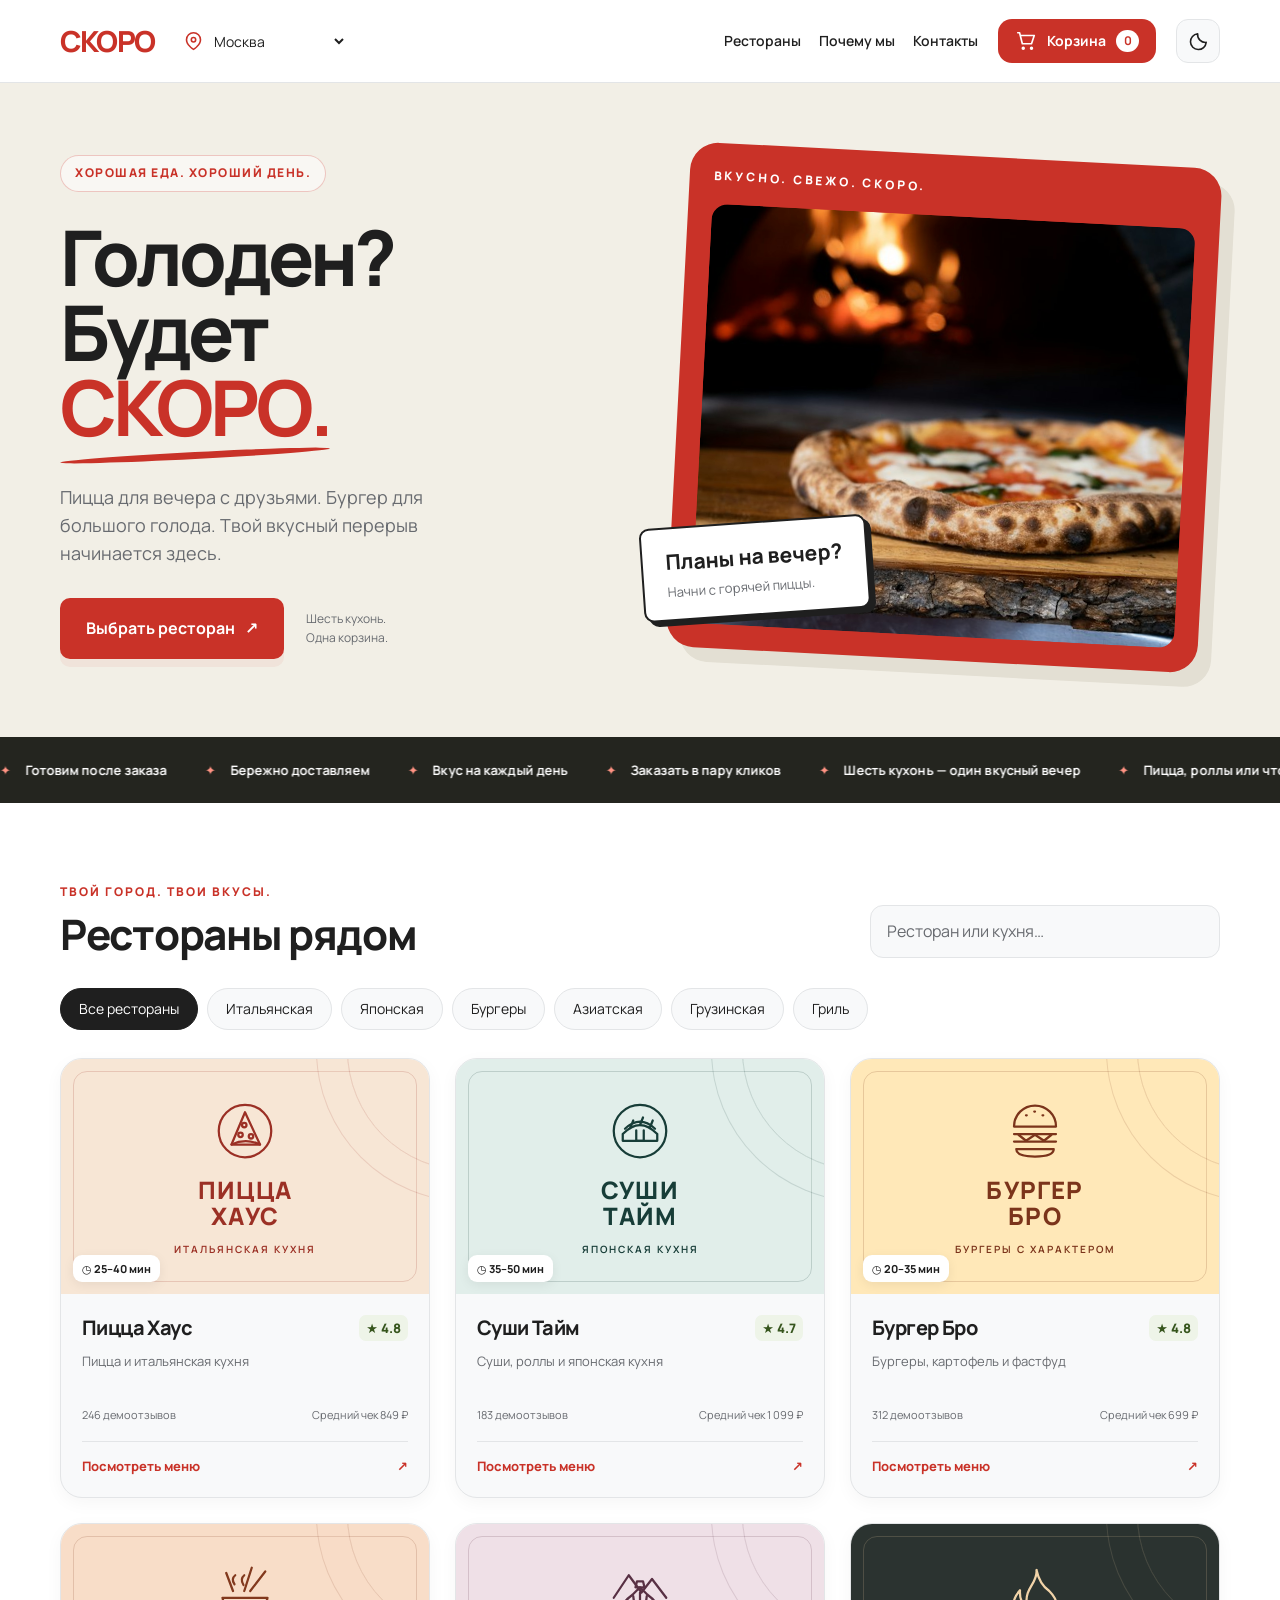
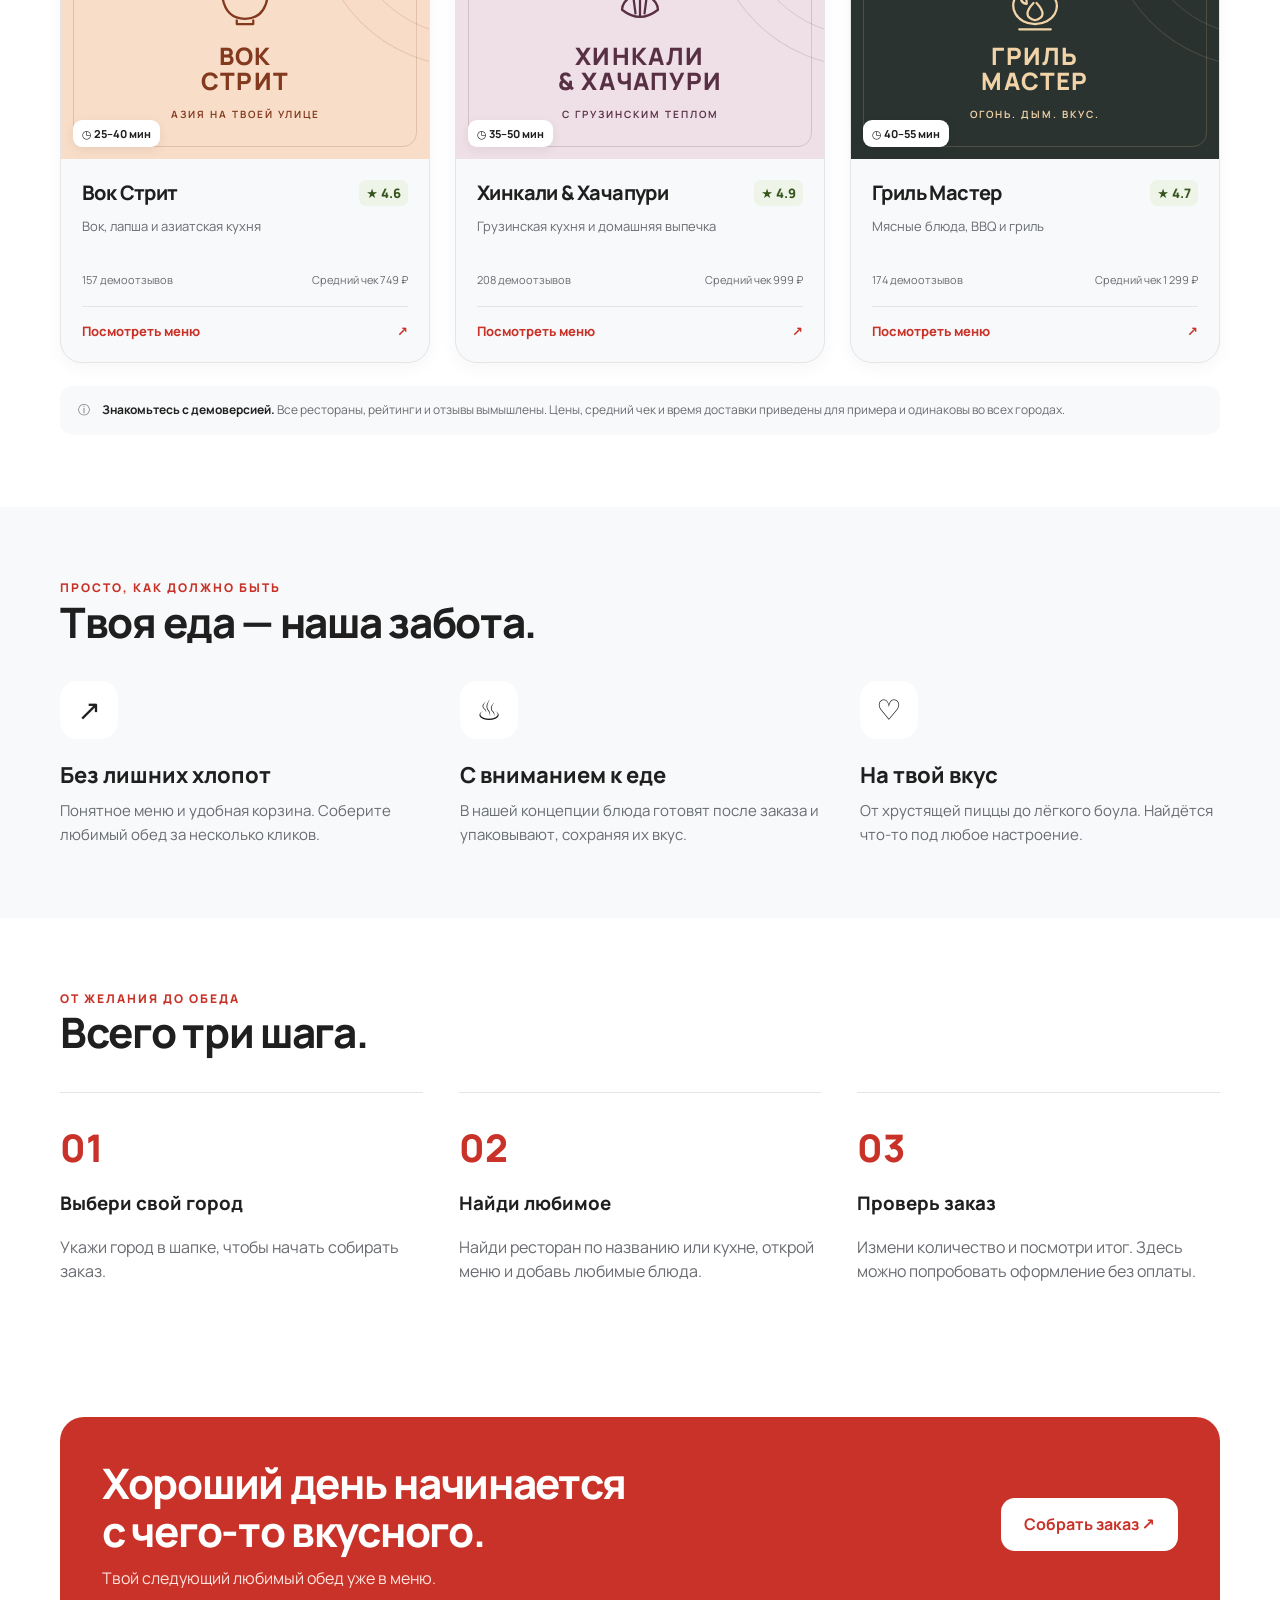
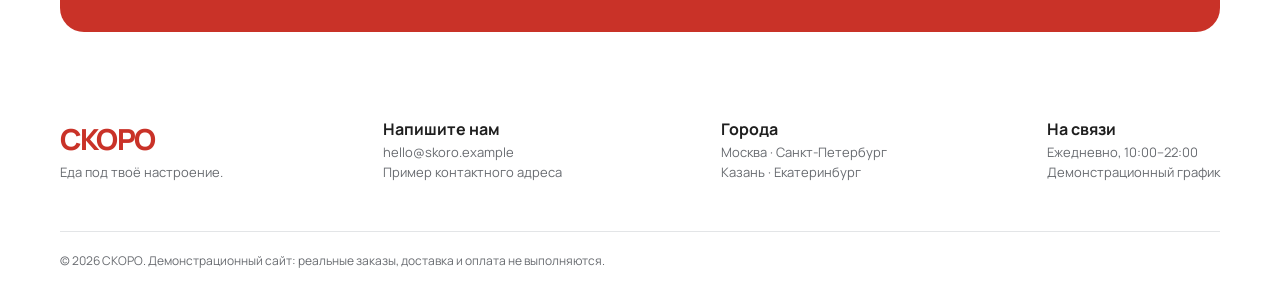
